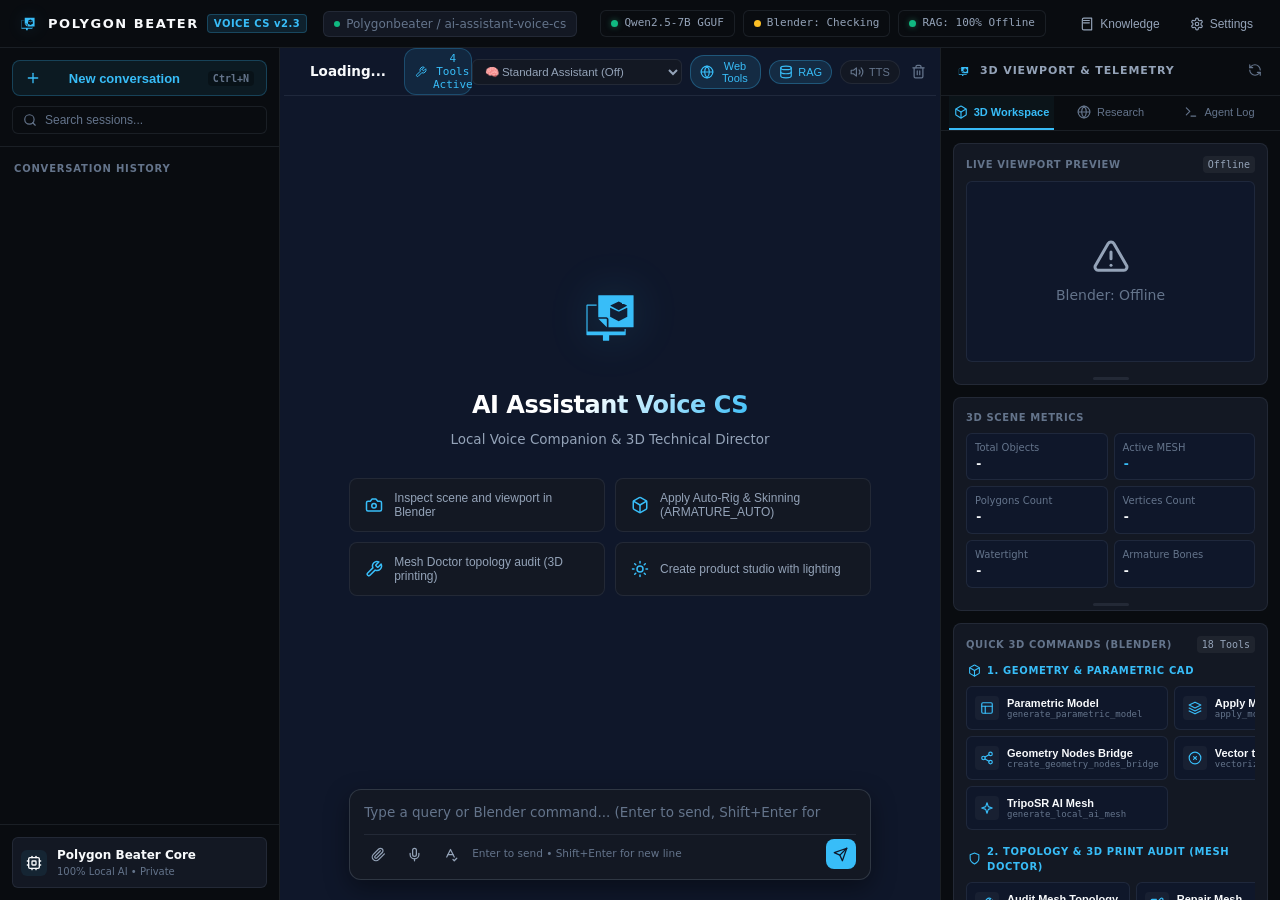
==== web_ui/index.html @ 1baec441 "Agent Host changes for agents/secure-response-handling-in-v-llama-module" ====
<!DOCTYPE html>
<html lang="en" class="dark">
<head>
  <meta charset="UTF-8">
  <meta name="viewport" content="width=device-width, initial-scale=1.0">
  <title>Polygon Beater — AI Assistant Voice CS</title>
  <meta name="color-scheme" content="dark">
  <link rel="icon" type="image/svg+xml" href="favicon.svg">
  <link rel="stylesheet" href="https://cdn.jsdelivr.net/npm/diff2html/bundles/css/diff2html.min.css">
  <link rel="stylesheet" href="vendor/highlight/atom-one-dark.min.css">
  <link rel="stylesheet" href="style.css">
  <script src="https://cdn.jsdelivr.net/npm/diff@5.1.0/dist/diff.min.js"></script>
  <script src="https://cdn.jsdelivr.net/npm/diff2html/bundles/js/diff2html.min.js"></script>
  <script src="vendor/highlight/highlight.min.js"></script>
  <script>
    (function() {
      try {
        var lang = localStorage.getItem('polygon_language') || 'en';
        document.documentElement.lang = lang;
        var lw = localStorage.getItem('polygon_left_sidebar_width');
        var rw = localStorage.getItem('polygon_right_sidebar_width');
        if (lw) document.documentElement.style.setProperty('--left-sidebar-width', lw);
        if (rw) document.documentElement.style.setProperty('--right-sidebar-width', rw);
      } catch (e) {}
    })();
  </script>
</head>
<body class="polygon-theme">
  <div class="app-shell">
    
    <!-- TOP APP HEADER -->
    <header class="app-topbar">
      <div class="topbar-left">
        <div class="brand-logo">
          <svg class="orbital-icon" viewBox="0 0 529.16666 529.16667" fill="currentColor" xmlns="http://www.w3.org/2000/svg">
            <g transform="matrix(0.26458333,0,0,0.26458333,114.1671,19.21975)">
              <g transform="matrix(3.2645089,0,0,3.2645089,-282.76572,-951.67983)">
                <path fill-rule="evenodd" d="m 97.585,698.689 h 3.465 109.332 v 34.716 l 0.367,1.842 1.043,1.561 1.562,1.043 1.841,0.367 h 34.924 l 1.842,-0.367 1.562,-1.043 1.043,-1.561 0.366,-1.842 v -34.716 h 109.667 3.259 l 1.842,-0.367 1.561,-1.043 1.043,-1.561 0.367,-1.842 V 671.13 654.082 h -8.072 V 671.13 H 254.932 232.657 210.382 101.05 V 488.171 h 64.363 v -7.876 H 101.05 97.585 l -1.842,0.366 -1.561,1.043 -1.044,1.562 -0.366,1.842 v 3.063 182.959 22.746 l 0.366,1.842 1.044,1.561 1.561,1.043 z" />
                <path fill-rule="evenodd" d="m 177.419,580.837 30.348,30.454 30.349,30.455 v -55.255 l -0.431,-2.164 -1.225,-1.834 -1.835,-1.226 -2.164,-0.43 z" />
                <path fill-rule="evenodd" d="m 383.906,412.974 h -61.179 -61.179 -79.521 l -1.88,0.374 -1.594,1.066 -1.065,1.594 -0.374,1.88 v 63.734 88.276 h 55.489 l 3.678,0.472 3.004,0.857 3.169,1.7 2.495,2.085 2.229,2.64 1.556,3.024 1.001,3.149 0.328,3.533 v 54.94 h 11.485 61.179 61.179 39.937 l 1.881,-0.374 1.594,-1.065 1.065,-1.594 0.374,-1.881 v -69.899 -72.47 -6.956 -6.437 -63.734 l -0.374,-1.88 -1.065,-1.594 -1.594,-1.066 -1.881,-0.374 h -39.937 l -144.835,269.547 0.126,1.276 -0.126,1.276 -0.372,1.227 -0.604,1.13 -0.813,0.991 -0.991,0.814 -1.131,0.604 -1.227,0.372 -1.276,0.126 -1.275,-0.126 -1.227,-0.372 -1.131,-0.604 -0.991,-0.814 -0.813,-0.991 -0.605,-1.13 -0.372,-1.227 -0.125,-1.276 0.125,-1.276 0.372,-1.227 0.605,-1.13 0.813,-0.991 0.991,-0.813 1.131,-0.605 1.227,-0.372 1.275,-0.126 1.276,0.126 1.227,0.372 1.131,0.605 0.991,0.813 0.813,0.991 0.604,1.13 0.372,1.227 z m -61.179,44.994 56.053,27.595 1.576,1.154 0.4,0.687 0.164,0.688 -0.149,0.694 -0.384,0.694 -1.55,1.188 -56.11,28.875 -56.109,-28.875 -1.55,-1.188 -0.378,-0.694 -0.156,-0.694 0.172,-0.688 0.392,-0.687 1.576,-1.154 z m 61.179,109.517 -61.179,30.605 -61.179,-30.605 v -60.541 l 0.195,-1.08 0.243,-0.912 0.507,-0.736 0.555,-0.57 0.831,-0.295 0.83,-0.128 0.98,0.179 0.98,0.347 52.524,25.715 0.811,0.305 0.81,0.225 0.957,0.134 0.956,0.052 0.957,-0.052 0.956,-0.134 0.811,-0.225 0.811,-0.305 52.524,-25.715 0.979,-0.344 0.98,-0.182 0.831,0.102 0.831,0.321 0.612,0.492 0.498,0.814 0.253,0.996 0.136,0.996 z" />
              </g>
            </g>
          </svg>
          <span class="brand-title">POLYGON BEATER</span>
          <span class="brand-badge">VOICE CS v2.3</span>
        </div>
        <div class="workspace-pill">
          <span class="pill-dot"></span>
          <span>Polygonbeater / ai-assistant-voice-cs</span>
        </div>
      </div>

      <div class="topbar-center">
        <div class="system-status-pills">
          <div class="status-pill" id="pill-llm">
            <span class="status-indicator online" id="llm-indicator"></span>
            <span id="llm-status-text" data-i18n="status_llm">Qwen2.5-7B GGUF</span>
          </div>
          <div class="status-pill" id="pill-blender">
            <span class="status-indicator checking" id="blender-indicator"></span>
            <span id="blender-status-text" data-i18n="status_blender_checking">Blender: Checking</span>
          </div>
          <div class="status-pill" id="pill-rag">
            <span class="status-indicator online"></span>
            <span id="rag-status-text" data-i18n="status_rag">RAG: 100% Offline</span>
          </div>
        </div>
      </div>

      <div class="topbar-right">
        <button class="topbar-btn" id="btn-open-rag" data-i18n-title="btn_knowledge_title" title="Manage RAG documents and memory">
          <svg viewBox="0 0 24 24" fill="none" stroke="currentColor" stroke-width="2" stroke-linecap="round" stroke-linejoin="round"><path d="M4 19.5v-15A2.5 2.5 0 0 1 6.5 2H20v20H6.5a2.5 2.5 0 0 1-2.5-2.5Z"></path><path d="M6 6h10"></path><path d="M6 10h10"></path></svg>
          <span data-i18n="btn_knowledge">Knowledge</span>
        </button>
        <button class="topbar-btn" id="btn-open-settings" data-i18n-title="btn_settings_title" title="Settings & Configuration">
          <svg viewBox="0 0 24 24" fill="none" stroke="currentColor" stroke-width="2" stroke-linecap="round" stroke-linejoin="round"><path d="M12.22 2h-.44a2 2 0 0 0-2 2v.18a2 2 0 0 1-1 1.73l-.43.25a2 2 0 0 1-2 0l-.15-.08a2 2 0 0 0-2.73.73l-.22.38a2 2 0 0 0 .73 2.73l.15.1a2 2 0 0 1 1 1.72v.51a2 2 0 0 1-1 1.74l-.15.09a2 2 0 0 0-.73 2.73l.22.38a2 2 0 0 0 2.73.73l.15-.08a2 2 0 0 1 2 0l.43.25a2 2 0 0 1 1 1.73V20a2 2 0 0 0 2 2h.44a2 2 0 0 0 2-2v-.18a2 2 0 0 1 1-1.73l.43-.25a2 2 0 0 1 2 0l.15.08a2 2 0 0 0 2.73-.73l.22-.39a2 2 0 0 0-.73-2.73l-.15-.08a2 2 0 0 1-1-1.74v-.5a2 2 0 0 1 1-1.74l.15-.09a2 2 0 0 0 .73-2.73l-.22-.38a2 2 0 0 0-2.73-.73l-.15.08a2 2 0 0 1-2 0l-.43-.25a2 2 0 0 1-1-1.73V4a2 2 0 0 0-2-2z"></path><circle cx="12" cy="12" r="3"></circle></svg>
          <span data-i18n="btn_settings">Settings</span>
        </button>
      </div>
    </header>

    <!-- MAIN THREE-COLUMN WORKSPACE -->
    <div class="workspace-grid">
      
      <!-- LEFT COLUMN: SESSIONS & NAVIGATION -->
      <aside class="left-sidebar" id="left-sidebar">
        <div class="sidebar-header">
          <button class="new-chat-btn" id="btn-new-chat">
            <svg viewBox="0 0 24 24" fill="none" stroke="currentColor" stroke-width="2" stroke-linecap="round" stroke-linejoin="round"><path d="M5 12h14"></path><path d="M12 5v14"></path></svg>
            <span data-i18n="btn_new_chat">New conversation</span>
            <span class="kbd-badge">Ctrl+N</span>
          </button>
          
          <div class="search-box">
            <svg viewBox="0 0 24 24" fill="none" stroke="currentColor" stroke-width="2" stroke-linecap="round" stroke-linejoin="round"><circle cx="11" cy="11" r="8"></circle><path d="m21 21-4.3-4.3"></path></svg>
            <input type="text" id="session-search-input" data-i18n-placeholder="search_sessions_placeholder" placeholder="Search sessions...">
          </div>
        </div>

        <div class="sidebar-section-title">
          <span data-i18n="section_history">CONVERSATION HISTORY</span>
        </div>

        <div class="sessions-list" id="sessions-container">
          <!-- Dynamicky vkládané relace -->
        </div>

        <div class="sidebar-footer">
          <div class="engine-badge">
            <div class="engine-icon">
              <svg viewBox="0 0 24 24" fill="none" stroke="currentColor" stroke-width="2" stroke-linecap="round" stroke-linejoin="round"><rect width="16" height="16" x="4" y="4" rx="2"></rect><rect width="6" height="6" x="9" y="9" rx="1"></rect><path d="M15 2v2"></path><path d="M15 20v2"></path><path d="M2 15h2"></path><path d="M2 9h2"></path><path d="M20 15h2"></path><path d="M20 9h2"></path><path d="M9 2v2"></path><path d="M9 20v2"></path></svg>
            </div>
            <div class="engine-info">
              <div class="engine-name" data-i18n="engine_name">Polygon Beater Core</div>
              <div class="engine-sub" data-i18n="engine_sub">100% Local AI • Private</div>
            </div>
          </div>
        </div>
      </aside>

      <!-- RESIZER: LEFT SIDEBAR -->
      <div class="sidebar-resizer resizer-left" id="resizer-left" data-i18n-title="resizer_title_left" title="Drag to resize left sidebar"></div>

      <!-- CENTER COLUMN: CHAT STREAM & PROMPT BAR -->
      <main class="center-chat">
        
        <!-- CHAT TOP BAR -->
        <div class="chat-header">
          <div class="chat-header-title-group">
            <span class="chat-title-editable" id="active-session-title" contenteditable="true" data-i18n-title="click_to_rename" title="Click to rename session" data-i18n="chat_loading">Loading...</span>
            <button class="chat-tools-btn" id="btn-tools" type="button" data-i18n-title="btn_tools_title" title="Open Tools Inspector & Registered Tools">
              <svg class="tools-btn-icon" viewBox="0 0 24 24" fill="none" stroke="currentColor" stroke-width="2" stroke-linecap="round" stroke-linejoin="round"><path d="M14.7 6.3a1 1 0 0 0 0 1.4l1.6 1.6a1 1 0 0 0 1.4 0l3.77-3.77a6 6 0 0 1-7.94 7.94l-6.91 6.91a2.12 2.12 0 0 1-3-3l6.91-6.91a6 6 0 0 1 7.94-7.94l-3.76 3.76z"></path></svg>
              <span id="tools-count-text" class="chat-tools-count-text" data-i18n="chat_tools_count">22 Tools Active</span>
            </button>
          </div>

          <div class="chat-controls-group">
            <div class="select-wrapper">
              <label for="select-preset" class="sr-only" data-i18n="select_preset_label">Methodology</label>
              <select id="select-preset" class="polygon-select" data-i18n-title="select_preset_title" title="Select expert analytical framework">
                <option value="standard" data-i18n="preset_standard">🧠 Standard Assistant (Off)</option>
                <option value="auto" data-i18n="preset_auto">⚡ Auto-Select Methodology</option>
                <option value="auteur" data-i18n="preset_auteur">🎬 Auteur & Visual Style</option>
                <option value="first_principles" data-i18n="preset_first_principles">📐 First Principles (3D CAD)</option>
                <option value="red_team" data-i18n="preset_red_team">🛡️ Red Team & Counter-Analysis</option>
                <option value="deep_analysis" data-i18n="preset_deep_analysis">📊 In-Depth Analysis v3.1</option>
                <option value="assumption_audit" data-i18n="preset_assumption_audit">🔍 Assumption Audit (Standard)</option>
                <option value="assumption_audit_crisis" data-i18n="preset_assumption_audit_crisis">🚨 Assumption Audit (Crisis)</option>
                <option value="meta_analysis" data-i18n="preset_meta_analysis">📑 Meta-Analysis (Full Template)</option>
              </select>
            </div>

            <button class="toggle-pill active" id="toggle-online" data-i18n-title="toggle_web_tools_title" title="Enable web search and external tools">
              <span class="pill-icon"><svg viewBox="0 0 24 24" fill="none" stroke="currentColor" stroke-width="2" stroke-linecap="round" stroke-linejoin="round"><circle cx="12" cy="12" r="10"></circle><path d="M12 2a14.5 14.5 0 0 0 0 20 14.5 14.5 0 0 0 0-20"></path><path d="M2 12h20"></path></svg></span>
              <span data-i18n="toggle_web_tools">Web Tools</span>
            </button>

            <button class="toggle-pill active" id="toggle-rag" data-i18n-title="toggle_rag_title" title="Semantic retrieval from RAG knowledge base">
              <span class="pill-icon"><svg viewBox="0 0 24 24" fill="none" stroke="currentColor" stroke-width="2" stroke-linecap="round" stroke-linejoin="round"><ellipse cx="12" cy="5" rx="9" ry="3"></ellipse><path d="M3 5v14c0 1.66 4 3 9 3s9-1.34 9-3V5"></path><path d="M3 12c0 1.66 4 3 9 3s9-1.34 9-3"></path></svg></span>
              <span data-i18n="toggle_rag">RAG</span>
            </button>

            <button class="toggle-pill" id="toggle-tts" data-i18n-title="toggle_tts_title" title="Voice synthesizer (TTS reading)">
              <span class="pill-icon"><svg viewBox="0 0 24 24" fill="none" stroke="currentColor" stroke-width="2" stroke-linecap="round" stroke-linejoin="round"><polygon points="11 5 6 9 2 9 2 15 6 15 11 19 11 5"></polygon><path d="M15.54 8.46a5 5 0 0 1 0 7.07"></path><path d="M19.07 4.93a10 10 0 0 1 0 14.14"></path></svg></span>
              <span data-i18n="toggle_tts">TTS</span>
            </button>

            <button class="icon-action-btn" id="btn-clear-chat" data-i18n-title="btn_clear_chat_title" title="Clear current session history">
              <svg viewBox="0 0 24 24" fill="none" stroke="currentColor" stroke-width="2" stroke-linecap="round" stroke-linejoin="round"><path d="M3 6h18"></path><path d="M19 6v14c0 1-1 2-2 2H7c-1 0-2-1-2-2V6"></path><path d="M8 6V4c0-1 1-2 2-2h4c1 0 2 1 2 2v2"></path><line x1="10" x2="10" y1="11" y2="17"></line><line x1="14" x2="14" y1="11" y2="17"></line></svg>
            </button>
          </div>
        </div>

        <!-- CHAT MESSAGES SCROLL VIEWPORT -->
        <div class="chat-viewport" id="chat-viewport">
          
          <!-- WELCOME HERO STATE -->
          <div class="welcome-hero" id="welcome-hero">
            <div class="hero-emblem">
              <svg viewBox="0 0 529.16666 529.16667" fill="currentColor" xmlns="http://www.w3.org/2000/svg">
                <g transform="matrix(0.26458333,0,0,0.26458333,114.1671,19.21975)">
                  <g transform="matrix(3.2645089,0,0,3.2645089,-282.76572,-951.67983)">
                    <path fill-rule="evenodd" d="m 97.585,698.689 h 3.465 109.332 v 34.716 l 0.367,1.842 1.043,1.561 1.562,1.043 1.841,0.367 h 34.924 l 1.842,-0.367 1.562,-1.043 1.043,-1.561 0.366,-1.842 v -34.716 h 109.667 3.259 l 1.842,-0.367 1.561,-1.043 1.043,-1.561 0.367,-1.842 V 671.13 654.082 h -8.072 V 671.13 H 254.932 232.657 210.382 101.05 V 488.171 h 64.363 v -7.876 H 101.05 97.585 l -1.842,0.366 -1.561,1.043 -1.044,1.562 -0.366,1.842 v 3.063 182.959 22.746 l 0.366,1.842 1.044,1.561 1.561,1.043 z" />
                    <path fill-rule="evenodd" d="m 177.419,580.837 30.348,30.454 30.349,30.455 v -55.255 l -0.431,-2.164 -1.225,-1.834 -1.835,-1.226 -2.164,-0.43 z" />
                    <path fill-rule="evenodd" d="m 383.906,412.974 h -61.179 -61.179 -79.521 l -1.88,0.374 -1.594,1.066 -1.065,1.594 -0.374,1.88 v 63.734 88.276 h 55.489 l 3.678,0.472 3.004,0.857 3.169,1.7 2.495,2.085 2.229,2.64 1.556,3.024 1.001,3.149 0.328,3.533 v 54.94 h 11.485 61.179 61.179 39.937 l 1.881,-0.374 1.594,-1.065 1.065,-1.594 0.374,-1.881 v -69.899 -72.47 -6.956 -6.437 -63.734 l -0.374,-1.88 -1.065,-1.594 -1.594,-1.066 -1.881,-0.374 h -39.937 l -144.835,269.547 0.126,1.276 -0.126,1.276 -0.372,1.227 -0.604,1.13 -0.813,0.991 -0.991,0.814 -1.131,0.604 -1.227,0.372 -1.276,0.126 -1.275,-0.126 -1.227,-0.372 -1.131,-0.604 -0.991,-0.814 -0.813,-0.991 -0.605,-1.13 -0.372,-1.227 -0.125,-1.276 0.125,-1.276 0.372,-1.227 0.605,-1.13 0.813,-0.991 0.991,-0.813 1.131,-0.605 1.227,-0.372 1.275,-0.126 1.276,0.126 1.227,0.372 1.131,0.605 0.991,0.813 0.813,0.991 0.604,1.13 0.372,1.227 z m -61.179,44.994 56.053,27.595 1.576,1.154 0.4,0.687 0.164,0.688 -0.149,0.694 -0.384,0.694 -1.55,1.188 -56.11,28.875 -56.109,-28.875 -1.55,-1.188 -0.378,-0.694 -0.156,-0.694 0.172,-0.688 0.392,-0.687 1.576,-1.154 z m 61.179,109.517 -61.179,30.605 -61.179,-30.605 v -60.541 l 0.195,-1.08 0.243,-0.912 0.507,-0.736 0.555,-0.57 0.831,-0.295 0.83,-0.128 0.98,0.179 0.98,0.347 52.524,25.715 0.811,0.305 0.81,0.225 0.957,0.134 0.956,0.052 0.957,-0.052 0.956,-0.134 0.811,-0.225 0.811,-0.305 52.524,-25.715 0.979,-0.344 0.98,-0.182 0.831,0.102 0.831,0.321 0.612,0.492 0.498,0.814 0.253,0.996 0.136,0.996 z" />
                  </g>
                </g>
              </svg>
            </div>
            <h1 class="hero-heading" data-i18n="hero_title">AI Assistant Voice CS</h1>
            <p class="hero-subheading" data-i18n="hero_subtitle">Local Voice Companion & 3D Technical Director</p>
            
            <div class="suggestion-chips-grid">
              <button class="suggestion-chip" id="chip-inspect" data-chip-key="chip_inspect">
                <span class="chip-icon"><svg viewBox="0 0 24 24" fill="none" stroke="currentColor" stroke-width="2" stroke-linecap="round" stroke-linejoin="round"><path d="M14.5 4h-5L7 7H4a2 2 0 0 0-2 2v9a2 2 0 0 0 2 2h16a2 2 0 0 0 2-2V9a2 2 0 0 0-2-2h-3l-2.5-3z"></path><circle cx="12" cy="13" r="3"></circle></svg></span>
                <span class="chip-text" data-i18n="chip_inspect_title">Inspect scene and viewport in Blender</span>
              </button>
              <button class="suggestion-chip" id="chip-autorig" data-chip-key="chip_autorig">
                <span class="chip-icon"><svg viewBox="0 0 24 24" fill="none" stroke="currentColor" stroke-width="2" stroke-linecap="round" stroke-linejoin="round"><path d="M21 16V8a2 2 0 0 0-1-1.73l-7-4a2 2 0 0 0-2 0l-7 4A2 2 0 0 0 3 8v8a2 2 0 0 0 1 1.73l7 4a2 2 0 0 0 2 0l7-4A2 2 0 0 0 21 16z"></path><polyline points="3.27 6.96 12 12.01 20.73 6.96"></polyline><line x1="12" y1="22.08" x2="12" y2="12"></line></svg></span>
                <span class="chip-text" data-i18n="chip_autorig_title">Apply Auto-Rig & Skinning (ARMATURE_AUTO)</span>
              </button>
              <button class="suggestion-chip" id="chip-meshdoctor" data-chip-key="chip_meshdoctor">
                <span class="chip-icon"><svg viewBox="0 0 24 24" fill="none" stroke="currentColor" stroke-width="2" stroke-linecap="round" stroke-linejoin="round"><path d="M14.7 6.3a1 1 0 0 0 0 1.4l1.6 1.6a1 1 0 0 0 1.4 0l3.77-3.77a6 6 0 0 1-7.94 7.94l-6.91 6.91a2.12 2.12 0 0 1-3-3l6.91-6.91a6 6 0 0 1 7.94-7.94l-3.76 3.76z"></path></svg></span>
                <span class="chip-text" data-i18n="chip_meshdoctor_title">Mesh Doctor topology audit (3D printing)</span>
              </button>
              <button class="suggestion-chip" id="chip-studio" data-chip-key="chip_studio">
                <span class="chip-icon"><svg viewBox="0 0 24 24" fill="none" stroke="currentColor" stroke-width="2" stroke-linecap="round" stroke-linejoin="round"><circle cx="12" cy="12" r="4"></circle><path d="M12 2v2"></path><path d="M12 20v2"></path><path d="m4.93 4.93 1.41 1.41"></path><path d="m17.66 17.66 1.41 1.41"></path><path d="M2 12h2"></path><path d="M20 12h2"></path><path d="m6.34 17.66-1.41 1.41"></path><path d="m19.07 4.93-1.41 1.41"></path></svg></span>
                <span class="chip-text" data-i18n="chip_studio_title">Create product studio with lighting</span>
              </button>
            </div>
          </div>

          <!-- DYNAMIC MESSAGE LIST -->
          <div class="messages-flow" id="messages-container"></div>
        </div>

        <!-- DOCKED FLOATING PROMPT BAR -->
        <div class="prompt-bar-container">
          <div class="prompt-box">
            
            <!-- ATTACHED FILE PILL (IF PRESENT) -->
            <div class="attached-file-banner" id="attached-file-banner" style="display: none;">
              <span class="file-icon"><svg viewBox="0 0 24 24" fill="none" stroke="currentColor" stroke-width="2" stroke-linecap="round" stroke-linejoin="round"><path d="m21.44 11.05-9.19 9.19a6 6 0 0 1-8.49-8.49l8.57-8.57A4 4 0 1 1 18 8.84l-8.59 8.57a2 2 0 0 1-2.83-2.83l8.49-8.48"></path></svg></span>
              <span class="file-name" id="attached-file-name">document.pdf</span>
              <button class="file-remove-btn" id="btn-remove-attachment" data-i18n-title="remove_attachment_title" title="Remove attachment"><svg viewBox="0 0 24 24" fill="none" stroke="currentColor" stroke-width="2" stroke-linecap="round" stroke-linejoin="round"><line x1="18" y1="6" x2="6" y2="18"></line><line x1="6" y1="6" x2="18" y2="18"></line></svg></button>
            </div>

            <!-- STREAMING STATUS BADGE -->
            <div class="live-status-badge" id="live-status-badge" style="display: none;">
              <span class="pulse-ring"></span>
              <span id="live-status-text" data-i18n="thinking_status">Thinking…</span>
            </div>

            <!-- INPUT TEXTAREA -->
            <textarea 
              id="prompt-input" 
              spellcheck="true"
              lang="en"
              data-i18n-placeholder="prompt_placeholder"
              placeholder="Type a query or Blender command... (Enter to send, Shift+Enter for newline)" 
              rows="1"
            ></textarea>

            <!-- ACTION BAR INSIDE PROMPT BOX -->
            <div class="prompt-actions-bar">
              <div class="prompt-actions-left">
                <label class="action-btn file-attach-btn" data-i18n-title="attach_file_title" title="Attach document for RAG (PDF, TXT, DOCX)">
                  <svg viewBox="0 0 24 24" fill="none" stroke="currentColor" stroke-width="2" stroke-linecap="round" stroke-linejoin="round"><path d="m21.44 11.05-9.19 9.19a6 6 0 0 1-8.49-8.49l8.57-8.57A4 4 0 1 1 18 8.84l-8.59 8.57a2 2 0 0 1-2.83-2.83l8.49-8.48"></path></svg>
                  <input type="file" id="file-input" style="display: none;">
                </label>

                <button class="action-btn mic-btn" id="btn-mic" data-i18n-title="mic_btn_title" title="Voice recording (Whisper STT)">
                  <svg viewBox="0 0 24 24" fill="none" stroke="currentColor" stroke-width="2" stroke-linecap="round" stroke-linejoin="round"><path d="M12 2a3 3 0 0 0-3 3v7a3 3 0 0 0 6 0V5a3 3 0 0 0-3-3Z"></path><path d="M19 10v2a7 7 0 0 1-14 0v-2"></path><line x1="12" x2="12" y1="19" y2="22"></line></svg>
                </button>

                <button class="action-btn proofread-btn" id="btn-proofread" data-i18n-title="proofread_btn_title" title="Check spelling and style (AI)">
                  <svg viewBox="0 0 24 24" fill="none" stroke="currentColor" stroke-width="2" stroke-linecap="round" stroke-linejoin="round"><path d="m6 16 6-12 6 12"></path><path d="M8 12h8"></path><path d="m16 20 2 2 4-4"></path></svg>
                </button>
                
                <span class="prompt-shortcut-hint" data-i18n="prompt_shortcut_hint">Enter to send • Shift+Enter for new line</span>
              </div>

              <div class="prompt-actions-right">
                <button class="send-btn" id="btn-send" data-i18n-title="send_btn_title" title="Send message">
                  <svg viewBox="0 0 24 24" fill="none" stroke="currentColor" stroke-width="2" stroke-linecap="round" stroke-linejoin="round"><line x1="22" y1="2" x2="11" y2="13"></line><polygon points="22 2 15 22 11 13 2 9 22 2"></polygon></svg>
                </button>
                <button class="stop-btn" id="btn-stop" style="display: none;" data-i18n-title="stop_btn_title" title="Stop generation">
                  <svg viewBox="0 0 24 24" fill="none" stroke="currentColor" stroke-width="2" stroke-linecap="round" stroke-linejoin="round"><rect width="14" height="14" x="5" y="5" rx="2"></rect></svg>
                </button>
              </div>
            </div>

          </div>
        </div>

      </main>

      <!-- RESIZER: RIGHT SIDEBAR -->
      <div class="sidebar-resizer resizer-right" id="resizer-right" data-i18n-title="resizer_title_right" title="Drag to resize right sidebar"></div>

      <!-- RIGHT COLUMN: 3D VIEWPORT & TELEMETRY INSPECTOR -->
      <!-- RIGHT COLUMN: 3D VIEWPORT & TELEMETRY INSPECTOR (CONTEXT-AWARE WORKSPACE) -->
      <aside class="right-inspector" id="right-inspector">
        <div class="inspector-header">
          <div class="inspector-title-group">
            <svg class="inspector-title-icon" viewBox="0 0 529.16666 529.16667" fill="currentColor" xmlns="http://www.w3.org/2000/svg">
              <g transform="matrix(0.26458333,0,0,0.26458333,114.1671,19.21975)">
                <g transform="matrix(3.2645089,0,0,3.2645089,-282.76572,-951.67983)">
                  <path fill-rule="evenodd" d="m 97.585,698.689 h 3.465 109.332 v 34.716 l 0.367,1.842 1.043,1.561 1.562,1.043 1.841,0.367 h 34.924 l 1.842,-0.367 1.562,-1.043 1.043,-1.561 0.366,-1.842 v -34.716 h 109.667 3.259 l 1.842,-0.367 1.561,-1.043 1.043,-1.561 0.367,-1.842 V 671.13 654.082 h -8.072 V 671.13 H 254.932 232.657 210.382 101.05 V 488.171 h 64.363 v -7.876 H 101.05 97.585 l -1.842,0.366 -1.561,1.043 -1.044,1.562 -0.366,1.842 v 3.063 182.959 22.746 l 0.366,1.842 1.044,1.561 1.561,1.043 z" />
                  <path fill-rule="evenodd" d="m 177.419,580.837 30.348,30.454 30.349,30.455 v -55.255 l -0.431,-2.164 -1.225,-1.834 -1.835,-1.226 -2.164,-0.43 z" />
                  <path fill-rule="evenodd" d="m 383.906,412.974 h -61.179 -61.179 -79.521 l -1.88,0.374 -1.594,1.066 -1.065,1.594 -0.374,1.88 v 63.734 88.276 h 55.489 l 3.678,0.472 3.004,0.857 3.169,1.7 2.495,2.085 2.229,2.64 1.556,3.024 1.001,3.149 0.328,3.533 v 54.94 h 11.485 61.179 61.179 39.937 l 1.881,-0.374 1.594,-1.065 1.065,-1.594 0.374,-1.881 v -69.899 -72.47 -6.956 -6.437 -63.734 l -0.374,-1.88 -1.065,-1.594 -1.594,-1.066 -1.881,-0.374 h -39.937 l -144.835,269.547 0.126,1.276 -0.126,1.276 -0.372,1.227 -0.604,1.13 -0.813,0.991 -0.991,0.814 -1.131,0.604 -1.227,0.372 -1.276,0.126 -1.275,-0.126 -1.227,-0.372 -1.131,-0.604 -0.991,-0.814 -0.813,-0.991 -0.605,-1.13 -0.372,-1.227 -0.125,-1.276 0.125,-1.276 0.372,-1.227 0.605,-1.13 0.813,-0.991 0.991,-0.813 1.131,-0.605 1.227,-0.372 1.275,-0.126 1.276,0.126 1.227,0.372 1.131,0.605 0.991,0.813 0.813,0.991 0.604,1.13 0.372,1.227 z m -61.179,44.994 56.053,27.595 1.576,1.154 0.4,0.687 0.164,0.688 -0.149,0.694 -0.384,0.694 -1.55,1.188 -56.11,28.875 -56.109,-28.875 -1.55,-1.188 -0.378,-0.694 -0.156,-0.694 0.172,-0.688 0.392,-0.687 1.576,-1.154 z m 61.179,109.517 -61.179,30.605 -61.179,-30.605 v -60.541 l 0.195,-1.08 0.243,-0.912 0.507,-0.736 0.555,-0.57 0.831,-0.295 0.83,-0.128 0.98,0.179 0.98,0.347 52.524,25.715 0.811,0.305 0.81,0.225 0.957,0.134 0.956,0.052 0.957,-0.052 0.956,-0.134 0.811,-0.225 0.811,-0.305 52.524,-25.715 0.979,-0.344 0.98,-0.182 0.831,0.102 0.831,0.321 0.612,0.492 0.498,0.814 0.253,0.996 0.136,0.996 z" />
                </g>
              </g>
            </svg>
            <span data-i18n="inspector_title">CONTEXT WORKSPACE</span>
          </div>
          <button class="icon-refresh-btn" id="btn-refresh-telemetry" data-i18n-title="btn_refresh_telemetry_title" title="Refresh snapshot and metrics">
            <svg viewBox="0 0 24 24" fill="none" stroke="currentColor" stroke-width="2" stroke-linecap="round" stroke-linejoin="round"><path d="M21 12a9 9 0 0 0-9-9 9.75 9.75 0 0 0-6.74 2.74L3 8"></path><path d="M3 3v5h5"></path><path d="M3 12a9 9 0 0 0 9 9 9.75 9.75 0 0 0 6.74-2.74L21 16"></path><path d="M16 16h5v5"></path></svg>
          </button>
        </div>

        <!-- TAB NAVIGATION -->
        <div class="inspector-tabs-nav">
          <button class="inspector-tab-btn active" id="tab-btn-3d" data-tab="3d" data-i18n-title="tab_3d_title" title="3D Workspace (Blender Viewport & Commands)">
            <svg viewBox="0 0 24 24" fill="none" stroke="currentColor" stroke-width="2" stroke-linecap="round" stroke-linejoin="round"><path d="M21 16V8a2 2 0 0 0-1-1.73l-7-4a2 2 0 0 0-2 0l-7 4A2 2 0 0 0 3 8v8a2 2 0 0 0 1 1.73l7 4a2 2 0 0 0 2 0l7-4A2 2 0 0 0 21 16z"></path><polyline points="3.27 6.96 12 12.01 20.73 6.96"></polyline><line x1="12" y1="22.08" x2="12" y2="12"></line></svg>
            <span data-i18n="tab_3d">3D Workspace</span>
          </button>
          <button class="inspector-tab-btn" id="tab-btn-research" data-tab="research" data-i18n-title="tab_research_title" title="Research & Knowledge Base References">
            <svg viewBox="0 0 24 24" fill="none" stroke="currentColor" stroke-width="2" stroke-linecap="round" stroke-linejoin="round"><circle cx="12" cy="12" r="10"></circle><path d="M12 2a14.5 14.5 0 0 0 0 20 14.5 14.5 0 0 0 0-20"></path><path d="M2 12h20"></path></svg>
            <span data-i18n="tab_research">Research</span>
          </button>
          <button class="inspector-tab-btn" id="tab-btn-agent" data-tab="agent" data-i18n-title="tab_agent_title" title="Agent Execution Log & Tool Calls">
            <svg viewBox="0 0 24 24" fill="none" stroke="currentColor" stroke-width="2" stroke-linecap="round" stroke-linejoin="round"><polyline points="4 17 10 11 4 5"></polyline><line x1="12" y1="19" x2="20" y2="19"></line></svg>
            <span data-i18n="tab_agent">Agent Log</span>
          </button>
        </div>

        <!-- TAB CONTENT CONTAINER -->
        <div class="inspector-tab-content">
          
          <!-- TAB PANE: 3D WORKSPACE -->
          <div class="inspector-tab-pane active" id="pane-3d">
            <!-- VIEWPORT PREVIEW CARD -->
            <div class="inspector-card" id="card-viewport">
              <div class="card-header">
                <span class="card-title" data-i18n="card_viewport_title">LIVE VIEWPORT PREVIEW</span>
                <span class="card-badge" id="viewport-badge" data-i18n="viewport_offline">Offline</span>
              </div>
              <div class="viewport-image-box blender-offline" id="viewport-image-box">
                <img id="viewport-snapshot-img" src="/api/blender/viewport-image" alt="3D Viewport Snapshot" title="Click to enlarge">
                <div class="viewport-offline-state" role="status" aria-live="polite">
                  <svg viewBox="0 0 24 24" fill="none" stroke="currentColor" stroke-width="1.8" stroke-linecap="round" stroke-linejoin="round" aria-hidden="true"><path d="M10.3 3.9 2.6 17.2A2 2 0 0 0 4.3 20h15.4a2 2 0 0 0 1.7-2.8L13.7 3.9a2 2 0 0 0-3.4 0Z"></path><path d="M12 9v4"></path><path d="M12 17h.01"></path></svg>
                  <span data-i18n="status_blender_offline">Blender: Offline</span>
                </div>
                <div class="viewport-overlay-btn-wrap">
                  <button class="viewport-snap-btn" id="btn-take-snapshot">
                    <svg viewBox="0 0 24 24" fill="none" stroke="currentColor" stroke-width="2" stroke-linecap="round" stroke-linejoin="round"><path d="M14.5 4h-5L7 7H4a2 2 0 0 0-2 2v9a2 2 0 0 0 2 2h16a2 2 0 0 0 2-2V9a2 2 0 0 0-2-2h-3l-2.5-3z"></path><circle cx="12" cy="13" r="3"></circle></svg>
                    <span data-i18n="btn_snapshot">Take screenshot</span>
                  </button>
                </div>
              </div>
              <div class="card-v-resizer" data-target="card-viewport" data-i18n-title="card_v_resizer_title" title="Drag to resize height"></div>
            </div>

            <!-- SCENE METRICS GRID -->
            <div class="inspector-card" id="card-metrics">
              <div class="card-header">
                <span class="card-title" data-i18n="card_metrics_title">3D SCENE METRICS</span>
              </div>
              <div class="metrics-grid">
                <div class="metric-item">
                  <span class="metric-label" data-i18n="metric_total_objects">Total Objects</span>
                  <span class="metric-value" id="val-total-objects">-</span>
                </div>
                <div class="metric-item">
                  <span class="metric-label" data-i18n="metric_active_mesh">Active MESH</span>
                  <span class="metric-value highlight" id="val-active-mesh">-</span>
                </div>
                <div class="metric-item">
                  <span class="metric-label" data-i18n="metric_total_faces">Polygons Count</span>
                  <span class="metric-value" id="val-total-faces">-</span>
                </div>
                <div class="metric-item">
                  <span class="metric-label" data-i18n="metric_total_verts">Vertices Count</span>
                  <span class="metric-value" id="val-total-verts">-</span>
                </div>
                <div class="metric-item">
                  <span class="metric-label" data-i18n="metric_watertight">Watertight</span>
                  <span class="metric-value" id="val-watertight">-</span>
                </div>
                <div class="metric-item">
                  <span class="metric-label" data-i18n="metric_bones">Armature Bones</span>
                  <span class="metric-value" id="val-bones">-</span>
                </div>
              </div>
              <div class="card-v-resizer" data-target="card-metrics" data-i18n-title="card_v_resizer_title" title="Drag to resize height"></div>
            </div>

            <!-- QUICK 3D ACTIONS (18 TOOLS IN 6 CATEGORIES) -->
            <div class="inspector-card" id="card-actions">
              <div class="card-header">
                <span class="card-title" data-i18n="card_quick_actions">QUICK 3D COMMANDS (BLENDER)</span>
                <span class="card-badge" id="card-actions-count">18 Tools</span>
              </div>
              <div class="quick-actions-container" id="quick-actions-scroll-area">
                <div class="qa-offline-banner" id="qa-offline-banner" style="display: none;">
                  <svg viewBox="0 0 24 24" fill="none" stroke="currentColor" stroke-width="2" stroke-linecap="round" stroke-linejoin="round"><circle cx="12" cy="12" r="10"></circle><line x1="12" x2="12" y1="8" y2="12"></line><line x1="12" x2="12.01" y1="16" y2="16"></line></svg>
                  <span data-i18n="qa_offline_warning">Blender is offline. Commands will prefill prompt.</span>
                </div>

                <!-- 1. Geometrie a parametrické CAD modelování -->
                <div class="qa-category-section">
                  <div class="qa-category-title">
                    <svg viewBox="0 0 24 24" fill="none" stroke="currentColor" stroke-width="2" stroke-linecap="round" stroke-linejoin="round"><path d="M21 16V8a2 2 0 0 0-1-1.73l-7-4a2 2 0 0 0-2 0l-7 4A2 2 0 0 0 3 8v8a2 2 0 0 0 1 1.73l7 4a2 2 0 0 0 2 0l7-4A2 2 0 0 0 21 16z"></path><polyline points="3.27 6.96 12 12.01 20.73 6.96"></polyline><line x1="12" y1="22.08" x2="12" y2="12"></line></svg>
                    <span data-i18n="qa_group_cad">1. Geometry & Parametric CAD</span>
                  </div>
                  <div class="qa-buttons-grid">
                    <button class="qa-tool-btn" id="btn-qa-cad-model" data-i18n-title="qa_cad_model_desc" title="Generate precision parametric CAD models and dimensions">
                      <span class="qa-tool-icon"><svg viewBox="0 0 24 24" fill="none" stroke="currentColor" stroke-width="2" stroke-linecap="round" stroke-linejoin="round"><rect x="3" y="3" width="18" height="18" rx="2"></rect><path d="M3 9h18"></path><path d="M9 21V9"></path></svg></span>
                      <div class="qa-tool-meta">
                        <span class="qa-tool-name" data-i18n="qa_cad_model_title">Parametric Model</span>
                        <span class="qa-tool-tag">generate_parametric_model</span>
                      </div>
                    </button>
                    <button class="qa-tool-btn" id="btn-qa-modifier-stack" data-i18n-title="qa_modifiers_desc" title="Apply and optimize modifier stack on selected object">
                      <span class="qa-tool-icon"><svg viewBox="0 0 24 24" fill="none" stroke="currentColor" stroke-width="2" stroke-linecap="round" stroke-linejoin="round"><polygon points="12 2 2 7 12 12 22 7 12 2"></polygon><polyline points="2 17 12 22 22 17"></polyline><polyline points="2 12 12 17 22 12"></polyline></svg></span>
                      <div class="qa-tool-meta">
                        <span class="qa-tool-name" data-i18n="qa_modifiers_title">Apply Modifiers</span>
                        <span class="qa-tool-tag">apply_modifier_stack</span>
                      </div>
                    </button>
                    <button class="qa-tool-btn" id="btn-qa-geonodes" data-i18n-title="qa_geonodes_desc" title="Procedural geometry nodes setup">
                      <span class="qa-tool-icon"><svg viewBox="0 0 24 24" fill="none" stroke="currentColor" stroke-width="2" stroke-linecap="round" stroke-linejoin="round"><circle cx="18" cy="5" r="3"></circle><circle cx="6" cy="12" r="3"></circle><circle cx="18" cy="19" r="3"></circle><line x1="8.59" y1="13.51" x2="15.42" y2="17.49"></line><line x1="15.41" y1="6.51" x2="8.59" y2="10.49"></line></svg></span>
                      <div class="qa-tool-meta">
                        <span class="qa-tool-name" data-i18n="qa_geonodes_title">Geometry Nodes Bridge</span>
                        <span class="qa-tool-tag">create_geometry_nodes_bridge</span>
                      </div>
                    </button>
                    <button class="qa-tool-btn" id="btn-qa-vectorize" data-i18n-title="qa_vectorize_desc" title="Convert vector curve or SVG into 3D geometry">
                      <span class="qa-tool-icon"><svg viewBox="0 0 24 24" fill="none" stroke="currentColor" stroke-width="2" stroke-linecap="round" stroke-linejoin="round"><circle cx="12" cy="12" r="10"></circle><path d="m14.5 9.5-5 5"></path><path d="m9.5 9.5 5 5"></path></svg></span>
                      <div class="qa-tool-meta">
                        <span class="qa-tool-name" data-i18n="qa_vectorize_title">Vector to 3D</span>
                        <span class="qa-tool-tag">vectorize_image_to_3d</span>
                      </div>
                    </button>
                    <button class="qa-tool-btn" id="btn-qa-ai-mesh" data-i18n-title="qa_aimesh_desc" title="Generate conceptual 3D mesh from input image">
                      <span class="qa-tool-icon"><svg viewBox="0 0 24 24" fill="none" stroke="currentColor" stroke-width="2" stroke-linecap="round" stroke-linejoin="round"><path d="m12 3-1.912 5.813a2 2 0 0 1-1.275 1.275L3 12l5.813 1.912a2 2 0 0 1 1.275 1.275L12 21l1.912-5.813a2 2 0 0 1 1.275-1.275L21 12l-5.813-1.912a2 2 0 0 1-1.275-1.275L12 3Z"></path></svg></span>
                      <div class="qa-tool-meta">
                        <span class="qa-tool-name" data-i18n="qa_aimesh_title">TripoSR AI Mesh</span>
                        <span class="qa-tool-tag">generate_local_ai_mesh</span>
                      </div>
                    </button>
                  </div>
                </div>

                <!-- 2. Topologie a příprava na 3D tisk (Mesh Doctor) -->
                <div class="qa-category-section">
                  <div class="qa-category-title">
                    <svg viewBox="0 0 24 24" fill="none" stroke="currentColor" stroke-width="2" stroke-linecap="round" stroke-linejoin="round"><path d="M12 22s8-4 8-10V5l-8-3-8 3v7c0 6 8 10 8 10z"></path></svg>
                    <span data-i18n="qa_group_mesh">2. Topology & 3D Print Audit (Mesh Doctor)</span>
                  </div>
                  <div class="qa-buttons-grid">
                    <button class="qa-tool-btn" id="btn-qa-mesh-audit" data-i18n-title="qa_mesh_audit_desc" title="Audit non-manifold edges, holes, and wall thickness">
                      <span class="qa-tool-icon"><svg viewBox="0 0 24 24" fill="none" stroke="currentColor" stroke-width="2" stroke-linecap="round" stroke-linejoin="round"><path d="M14.7 6.3a1 1 0 0 0 0 1.4l1.6 1.6a1 1 0 0 0 1.4 0l3.77-3.77a6 6 0 0 1-7.94 7.94l-6.91 6.91a2.12 2.12 0 0 1-3-3l6.91-6.91a6 6 0 0 1 7.94-7.94l-3.76 3.76z"></path></svg></span>
                      <div class="qa-tool-meta">
                        <span class="qa-tool-name" data-i18n="qa_mesh_audit_title">Audit Mesh Topology</span>
                        <span class="qa-tool-tag">mesh_doctor_audit</span>
                      </div>
                    </button>
                    <button class="qa-tool-btn" id="btn-qa-mesh-repair" data-i18n-title="qa_mesh_repair_desc" title="Repair defective topology, cap holes and clean mesh for 3D print">
                      <span class="qa-tool-icon"><svg viewBox="0 0 24 24" fill="none" stroke="currentColor" stroke-width="2" stroke-linecap="round" stroke-linejoin="round"><path d="M11 4H4a2 2 0 0 0-2 2v14a2 2 0 0 0 2 2h14a2 2 0 0 0 2-2v-7"></path><path d="M18.5 2.5a2.121 2.121 0 0 1 3 3L12 15l-4 1 1-4 9.5-9.5z"></path></svg></span>
                      <div class="qa-tool-meta">
                        <span class="qa-tool-name" data-i18n="qa_mesh_repair_title">Repair Mesh</span>
                        <span class="qa-tool-tag">mesh_doctor_repair</span>
                      </div>
                    </button>
                    <button class="qa-tool-btn" id="btn-qa-inspect-scene" data-i18n-title="qa_inspect_scene_desc" title="Immediate scene diagnostics, object hierarchy, dimensions and poly counts">
                      <span class="qa-tool-icon"><svg viewBox="0 0 24 24" fill="none" stroke="currentColor" stroke-width="2" stroke-linecap="round" stroke-linejoin="round"><path d="M2 12s3-7 10-7 10 7 10 7-3 7-10 7-10-7-10-7Z"></path><circle cx="12" cy="12" r="3"></circle></svg></span>
                      <div class="qa-tool-meta">
                        <span class="qa-tool-name" data-i18n="qa_inspect_scene_title">Inspect Scene</span>
                        <span class="qa-tool-tag">inspect_blender_scene</span>
                      </div>
                    </button>
                  </div>
                </div>

                <!-- 3. Materiály, UV a textury -->
                <div class="qa-category-section">
                  <div class="qa-category-title">
                    <svg viewBox="0 0 24 24" fill="none" stroke="currentColor" stroke-width="2" stroke-linecap="round" stroke-linejoin="round"><circle cx="13.5" cy="6.5" r=".5" fill="currentColor"></circle><circle cx="17.5" cy="10.5" r=".5" fill="currentColor"></circle><circle cx="8.5" cy="7.5" r=".5" fill="currentColor"></circle><circle cx="6.5" cy="12.5" r=".5" fill="currentColor"></circle><path d="M12 2C6.5 2 2 6.5 2 12s4.5 10 10 10c.926 0 1.648-.746 1.648-1.688 0-.437-.18-.835-.437-1.125-.29-.289-.438-.652-.438-1.125a1.64 1.64 0 0 1 1.668-1.668h1.996c3.051 0 5.555-2.503 5.555-5.554C21.965 6.012 17.461 2 12 2z"></path></svg>
                    <span data-i18n="qa_group_materials">3. Materials, UV & Textures</span>
                  </div>
                  <div class="qa-buttons-grid">
                    <button class="qa-tool-btn" id="btn-qa-shader" data-i18n-title="qa_shader_desc" title="Create procedural PBR material (type, color, roughness)">
                      <span class="qa-tool-icon"><svg viewBox="0 0 24 24" fill="none" stroke="currentColor" stroke-width="2" stroke-linecap="round" stroke-linejoin="round"><polygon points="12 2 15.09 8.26 22 9.27 17 14.14 18.18 21.02 12 17.77 5.82 21.02 7 14.14 2 9.27 8.91 8.26 12 2"></polygon></svg></span>
                      <div class="qa-tool-meta">
                        <span class="qa-tool-name" data-i18n="qa_shader_title">Procedural PBR Shader</span>
                        <span class="qa-tool-tag">create_procedural_shader</span>
                      </div>
                    </button>
                    <button class="qa-tool-btn" id="btn-qa-texel-audit" data-i18n-title="qa_texel_audit_desc" title="Audit Texel Density uniformity across meshes">
                      <span class="qa-tool-icon"><svg viewBox="0 0 24 24" fill="none" stroke="currentColor" stroke-width="2" stroke-linecap="round" stroke-linejoin="round"><rect x="3" y="3" width="7" height="7"></rect><rect x="14" y="3" width="7" height="7"></rect><rect x="14" y="14" width="7" height="7"></rect><rect x="3" y="14" width="7" height="7"></rect></svg></span>
                      <div class="qa-tool-meta">
                        <span class="qa-tool-name" data-i18n="qa_texel_audit_title">Texel Density Audit</span>
                        <span class="qa-tool-tag">uv_texel_audit</span>
                      </div>
                    </button>
                    <button class="qa-tool-btn" id="btn-qa-smart-uv" data-i18n-title="qa_smart_uv_desc" title="Automated unwrap and optimal pack of UV islands">
                      <span class="qa-tool-icon"><svg viewBox="0 0 24 24" fill="none" stroke="currentColor" stroke-width="2" stroke-linecap="round" stroke-linejoin="round"><path d="M4 4h16c1.1 0 2 .9 2 2v12c0 1.1-.9 2-2 2H4c-1.1 0-2-.9-2-2V6c0-1.1.9-2 2-2z"></path><polyline points="22,6 12,13 2,6"></polyline></svg></span>
                      <div class="qa-tool-meta">
                        <span class="qa-tool-name" data-i18n="qa_smart_uv_title">Smart UV Pack</span>
                        <span class="qa-tool-tag">smart_uv_pack</span>
                      </div>
                    </button>
                  </div>
                </div>

                <!-- 4. Scéna, studio a kompozitor -->
                <div class="qa-category-section">
                  <div class="qa-category-title">
                    <svg viewBox="0 0 24 24" fill="none" stroke="currentColor" stroke-width="2" stroke-linecap="round" stroke-linejoin="round"><circle cx="12" cy="12" r="4"></circle><path d="M12 2v2"></path><path d="M12 20v2"></path><path d="m4.93 4.93 1.41 1.41"></path><path d="m17.66 17.66 1.41 1.41"></path><path d="M2 12h2"></path><path d="M20 12h2"></path><path d="m6.34 17.66-1.41 1.41"></path><path d="m19.07 4.93-1.41 1.41"></path></svg>
                    <span data-i18n="qa_group_scene">4. Scene, Studio & Compositor</span>
                  </div>
                  <div class="qa-buttons-grid">
                    <button class="qa-tool-btn" id="btn-qa-studio" data-i18n-title="qa_studio_desc" title="Product photo studio with backdrop, camera and 3-point lighting">
                      <span class="qa-tool-icon"><svg viewBox="0 0 24 24" fill="none" stroke="currentColor" stroke-width="2" stroke-linecap="round" stroke-linejoin="round"><path d="M14.5 4h-5L7 7H4a2 2 0 0 0-2 2v9a2 2 0 0 0 2 2h16a2 2 0 0 0 2-2V9a2 2 0 0 0-2-2h-3l-2.5-3z"></path><circle cx="12" cy="13" r="3"></circle></svg></span>
                      <div class="qa-tool-meta">
                        <span class="qa-tool-name" data-i18n="qa_studio_title">Product Photo Studio</span>
                        <span class="qa-tool-tag">create_product_studio</span>
                      </div>
                    </button>
                    <button class="qa-tool-btn" id="btn-qa-blueprint" data-i18n-title="qa_blueprint_desc" title="Place engineering reference blueprints on orthographic axes">
                      <span class="qa-tool-icon"><svg viewBox="0 0 24 24" fill="none" stroke="currentColor" stroke-width="2" stroke-linecap="round" stroke-linejoin="round"><rect x="2" y="3" width="20" height="14" rx="2"></rect><line x1="8" x2="16" y1="21" y2="21"></line><line x1="12" x2="12" y1="17" y2="21"></line></svg></span>
                      <div class="qa-tool-meta">
                        <span class="qa-tool-name" data-i18n="qa_blueprint_title">Blueprint References</span>
                        <span class="qa-tool-tag">setup_blueprint_reference</span>
                      </div>
                    </button>
                    <button class="qa-tool-btn" id="btn-qa-compositor" data-i18n-title="qa_compositor_desc" title="Setup compositor bloom, denoise, and cinematic vignette">
                      <span class="qa-tool-icon"><svg viewBox="0 0 24 24" fill="none" stroke="currentColor" stroke-width="2" stroke-linecap="round" stroke-linejoin="round"><rect x="3" y="3" width="18" height="18" rx="2"></rect><circle cx="8.5" cy="8.5" r="1.5"></circle><polyline points="21 15 16 10 5 21"></polyline></svg></span>
                      <div class="qa-tool-meta">
                        <span class="qa-tool-name" data-i18n="qa_compositor_title">Compositor Setup</span>
                        <span class="qa-tool-tag">setup_compositor</span>
                      </div>
                    </button>
                  </div>
                </div>

                <!-- 5. Rigging a Animace -->
                <div class="qa-category-section">
                  <div class="qa-category-title">
                    <svg viewBox="0 0 24 24" fill="none" stroke="currentColor" stroke-width="2" stroke-linecap="round" stroke-linejoin="round"><polygon points="5 3 19 12 5 21 5 3"></polygon></svg>
                    <span data-i18n="qa_group_animation">5. Rigging & Animation</span>
                  </div>
                  <div class="qa-buttons-grid">
                    <button class="qa-tool-btn" id="btn-qa-autorig" data-i18n-title="qa_autorig_desc" title="Apply auto-rig (ARMATURE_AUTO) and vertex skinning to active mesh">
                      <span class="qa-tool-icon"><svg viewBox="0 0 24 24" fill="none" stroke="currentColor" stroke-width="2" stroke-linecap="round" stroke-linejoin="round"><circle cx="12" cy="5" r="3"></circle><line x1="12" y1="8" x2="12" y2="16"></line><line x1="12" y1="16" x2="8" y2="21"></line><line x1="12" y1="16" x2="16" y2="21"></line><line x1="8" y1="11" x2="16" y2="11"></line></svg></span>
                      <div class="qa-tool-meta">
                        <span class="qa-tool-name" data-i18n="qa_autorig_title">Auto-Rig & Skinning</span>
                        <span class="qa-tool-tag">auto_rig_and_skin</span>
                      </div>
                    </button>
                    <button class="qa-tool-btn" id="btn-qa-fcurve" data-i18n-title="qa_fcurve_desc" title="Apply animation keyframes and smooth F-curves">
                      <span class="qa-tool-icon"><svg viewBox="0 0 24 24" fill="none" stroke="currentColor" stroke-width="2" stroke-linecap="round" stroke-linejoin="round"><path d="M3 3v18h18"></path><path d="m19 9-5 5-4-4-3 3"></path></svg></span>
                      <div class="qa-tool-meta">
                        <span class="qa-tool-name" data-i18n="qa_fcurve_title">F-Curves & Interpolation</span>
                        <span class="qa-tool-tag">apply_fcurve_animation</span>
                      </div>
                    </button>
                    <button class="qa-tool-btn" id="btn-qa-motion-nodes" data-i18n-title="qa_motion_nodes_desc" title="Configure procedural motion nodes and constraints">
                      <span class="qa-tool-icon"><svg viewBox="0 0 24 24" fill="none" stroke="currentColor" stroke-width="2" stroke-linecap="round" stroke-linejoin="round"><path d="M21 12a9 9 0 0 0-9-9 9.75 9.75 0 0 0-6.74 2.74L3 8"></path><path d="M3 3v5h5"></path><path d="M3 12a9 9 0 0 0 9 9 9.75 9.75 0 0 0 6.74-2.74L21 16"></path><path d="M16 16h5v5"></path></svg></span>
                      <div class="qa-tool-meta">
                        <span class="qa-tool-name" data-i18n="qa_motion_nodes_title">Motion Nodes Setup</span>
                        <span class="qa-tool-tag">create_motion_node_setup</span>
                      </div>
                    </button>
                  </div>
                </div>

                <!-- 6. Přímý exekutor -->
                <div class="qa-category-section">
                  <div class="qa-category-title">
                    <svg viewBox="0 0 24 24" fill="none" stroke="currentColor" stroke-width="2" stroke-linecap="round" stroke-linejoin="round"><polyline points="4 17 10 11 4 5"></polyline><line x1="12" y1="19" x2="20" y2="19"></line></svg>
                    <span data-i18n="qa_group_executor">6. Direct Code Execution</span>
                  </div>
                  <div class="qa-buttons-grid single-col">
                    <button class="qa-tool-btn qa-tool-btn-featured" id="btn-qa-blender-code" data-i18n-title="qa_blender_code_desc" title="Open dialog to send and execute Python code in Blender">
                      <span class="qa-tool-icon"><svg viewBox="0 0 24 24" fill="none" stroke="currentColor" stroke-width="2" stroke-linecap="round" stroke-linejoin="round"><polyline points="16 18 22 12 16 6"></polyline><polyline points="8 6 2 12 8 18"></polyline></svg></span>
                      <div class="qa-tool-meta">
                        <span class="qa-tool-name" data-i18n="qa_blender_code_title">Run Python in Blender</span>
                        <span class="qa-tool-tag">execute_blender_code</span>
                      </div>
                    </button>
                  </div>
                </div>

              </div>
              <div class="card-v-resizer" data-target="card-actions" data-i18n-title="card_v_resizer_title" title="Drag to resize height"></div>
            </div>
          </div>

          <!-- TAB PANE: RESEARCH (WEB SEARCH & RAG EXCERPTS) -->
          <div class="inspector-tab-pane" id="pane-research" style="display: none;">
            <!-- WEB RESEARCH & CITATIONS CARD -->
            <div class="inspector-card" id="card-web-research">
              <div class="card-header">
                <span class="card-title" data-i18n="card_web_research_title">LIVE WEB RESEARCH & SOURCES</span>
                <span class="card-badge" id="badge-research-count">0 sources</span>
              </div>
              <div class="research-sources-feed" id="research-sources-list">
                <div class="tab-empty-state">
                  <svg viewBox="0 0 24 24" fill="none" stroke="currentColor" stroke-width="2" stroke-linecap="round" stroke-linejoin="round"><circle cx="12" cy="12" r="10"></circle><line x1="12" y1="8" x2="12" y2="12"></line><line x1="12" y1="16" x2="12.01" y2="16"></line></svg>
                  <span data-i18n="no_web_research">No web research queries in this session.</span>
                </div>
              </div>
              <div class="card-v-resizer" data-target="card-web-research" data-i18n-title="card_v_resizer_title" title="Drag to resize height"></div>
            </div>

            <!-- SEMANTIC MEMORY (RAG) CHUNKS CARD -->
            <div class="inspector-card" id="card-rag-context">
              <div class="card-header">
                <span class="card-title" data-i18n="card_rag_context_title">SEMANTIC MEMORY (RAG) CHUNKS</span>
                <span class="card-badge" id="badge-rag-count">0 chunks</span>
              </div>
              <div class="rag-snippets-feed" id="rag-snippets-list">
                <div class="tab-empty-state">
                  <svg viewBox="0 0 24 24" fill="none" stroke="currentColor" stroke-width="2" stroke-linecap="round" stroke-linejoin="round"><ellipse cx="12" cy="5" rx="9" ry="3"></ellipse><path d="M3 5v14c0 1.66 4 3 9 3s9-1.34 9-3V5"></path><path d="M3 12c0 1.66 4 3 9 3s9-1.34 9-3"></path></svg>
                  <span data-i18n="no_rag_context">No semantic memory queries performed yet.</span>
                </div>
              </div>
              <div class="card-footer-action">
                <button class="tab-action-btn" id="btn-open-knowledge-from-tab">
                  <svg viewBox="0 0 24 24" fill="none" stroke="currentColor" stroke-width="2" stroke-linecap="round" stroke-linejoin="round"><path d="M4 19.5v-15A2.5 2.5 0 0 1 6.5 2H20v20H6.5a2.5 2.5 0 0 1-2.5-2.5Z"></path><path d="M6 6h10"></path><path d="M6 10h10"></path></svg>
                  <span data-i18n="btn_open_knowledge_modal">Open Knowledge Base</span>
                </button>
              </div>
              <div class="card-v-resizer" data-target="card-rag-context" data-i18n-title="card_v_resizer_title" title="Drag to resize height"></div>
            </div>
          </div>

          <!-- TAB PANE: AGENT LOG -->
          <div class="inspector-tab-pane" id="pane-agent" style="display: none;">
            <!-- AGENT EXECUTION TIMELINE CARD -->
            <div class="inspector-card" id="card-agent-steps">
              <div class="card-header">
                <span class="card-title" data-i18n="card_agent_steps_title">AGENT WORKFLOW & TOOL TRACES</span>
                <button class="clear-log-btn" id="btn-clear-agent-steps" data-i18n="btn_clear_console">Clear</button>
              </div>
              <div class="agent-steps-feed" id="agent-steps-timeline">
                <div class="tab-empty-state">
                  <svg viewBox="0 0 24 24" fill="none" stroke="currentColor" stroke-width="2" stroke-linecap="round" stroke-linejoin="round"><circle cx="12" cy="12" r="10"></circle><polyline points="12 6 12 12 16 14"></polyline></svg>
                  <span data-i18n="no_agent_steps">Waiting for agent actions...</span>
                </div>
              </div>
              <div class="card-v-resizer" data-target="card-agent-steps" data-i18n-title="card_v_resizer_title" title="Drag to resize height"></div>
            </div>

            <!-- REALTIME CONSOLE / TELEMETRY LOG -->
            <div class="inspector-card" id="card-console">
              <div class="card-header">
                <span class="card-title" data-i18n="card_console_title">TELEMETRIC CONSOLE</span>
                <button class="clear-log-btn" id="btn-clear-console" data-i18n="btn_clear_console">Clear</button>
              </div>
              <div class="console-box" id="console-output">
                <div class="console-line info">[System] Polygon Beater Web Engine initialized.</div>
                <div class="console-line">[Socket] Waiting for Blender TCP events...</div>
              </div>
              <div class="card-v-resizer" data-target="card-console" data-i18n-title="card_v_resizer_title" title="Drag to resize height"></div>
            </div>
          </div>

        </div>
      </aside>

    </div>
  </div>

  <!-- MODAL: TOOLS INSPECTOR -->
  <div class="modal-backdrop" id="modal-tools" style="display: none;">
    <div class="modal-dialog modal-dialog-wide">
      <div class="modal-header">
        <div class="modal-title-group">
          <svg viewBox="0 0 24 24" fill="none" stroke="currentColor" stroke-width="2" stroke-linecap="round" stroke-linejoin="round">
            <path d="M14.7 6.3a1 1 0 0 0 0 1.4l1.6 1.6a1 1 0 0 0 1.4 0l3.77-3.77a6 6 0 0 1-7.94 7.94l-6.91 6.91a2.12 2.12 0 0 1-3-3l6.91-6.91a6 6 0 0 1 7.94-7.94l-3.76 3.76z"></path>
          </svg>
          <h3 data-i18n="modal_tools_title">Registered Tools & Integrations</h3>
        </div>
        <div class="modal-header-actions">
          <span class="modal-tools-badge" id="modal-active-tools-count">22 / 22 Active</span>
          <button class="modal-close-btn" id="btn-close-tools-modal" data-i18n-title="close" title="Close"><svg viewBox="0 0 24 24" fill="none" stroke="currentColor" stroke-width="2" stroke-linecap="round" stroke-linejoin="round"><line x1="18" y1="6" x2="6" y2="18"></line><line x1="6" y1="6" x2="18" y2="18"></line></svg></button>
        </div>
      </div>
      <div class="modal-body modal-body-scrollable">
        <p class="modal-desc" data-i18n="modal_tools_desc">Overview of registered tools dynamically provided to the assistant. 3D & Blender tools automatically activate when Blender is connected or 3D Workspace is open.</p>

        <div class="tools-quick-actions">
          <button class="secondary-btn btn-sm" id="btn-enable-all-tools" type="button">
            <svg viewBox="0 0 24 24" fill="none" stroke="currentColor" stroke-width="2" stroke-linecap="round" stroke-linejoin="round"><path d="M20 6 9 17l-5-5"></path></svg>
            <span data-i18n="btn_enable_all_tools">Enable All</span>
          </button>
          <button class="secondary-btn btn-sm" id="btn-disable-all-tools" type="button">
            <svg viewBox="0 0 24 24" fill="none" stroke="currentColor" stroke-width="2" stroke-linecap="round" stroke-linejoin="round"><circle cx="12" cy="12" r="10"></circle><line x1="4.93" x2="19.07" y1="4.93" y2="19.07"></line></svg>
            <span data-i18n="btn_disable_all_tools">Disable All</span>
          </button>
          <button class="secondary-btn btn-sm" id="btn-reset-tools-defaults" type="button">
            <svg viewBox="0 0 24 24" fill="none" stroke="currentColor" stroke-width="2" stroke-linecap="round" stroke-linejoin="round"><path d="M3 12a9 9 0 0 1 9-9 9.75 9.75 0 0 1 6.74 2.74L21 8"></path><path d="M21 3v5h-5"></path><path d="M21 12a9 9 0 0 1-9 9 9.75 9.75 0 0 1-6.74-2.74L3 16"></path><path d="M8 16H3v5"></path></svg>
            <span data-i18n="btn_reset_tools">Reset Defaults</span>
          </button>
        </div>

        <div class="tools-categories-list" id="tools-categories-container">
          <!-- Dynamically populated categories -->
        </div>
      </div>
    </div>
  </div>

  <!-- MODAL: RAG & KNOWLEDGE BASE -->
  <div class="modal-backdrop" id="modal-rag" style="display: none;">
    <div class="modal-dialog">
      <div class="modal-header">
        <div class="modal-title-group">
          <svg viewBox="0 0 24 24" fill="none" stroke="currentColor" stroke-width="2" stroke-linecap="round" stroke-linejoin="round"><ellipse cx="12" cy="5" rx="9" ry="3"></ellipse><path d="M3 5v14c0 1.66 4 3 9 3s9-1.34 9-3V5"></path><path d="M3 12c0 1.66 4 3 9 3s9-1.34 9-3"></path></svg>
          <h3 data-i18n="modal_rag_title">Knowledge Base & RAG Documents</h3>
        </div>
        <button class="modal-close-btn" id="btn-close-rag-modal"><svg viewBox="0 0 24 24" fill="none" stroke="currentColor" stroke-width="2" stroke-linecap="round" stroke-linejoin="round"><line x1="18" y1="6" x2="6" y2="18"></line><line x1="6" y1="6" x2="18" y2="18"></line></svg></button>
      </div>
      <div class="modal-body">
        <p class="modal-desc" data-i18n="modal_rag_desc">Documents indexed in local semantic memory (FAISS). The model retrieves facts without cloud upload.</p>
        
        <div class="rag-upload-zone" id="rag-dropzone">
          <svg viewBox="0 0 24 24" fill="none" stroke="currentColor" stroke-width="2" stroke-linecap="round" stroke-linejoin="round"><path d="M4 14.899A7 7 0 1 1 15.71 8h1.79a4.5 4.5 0 0 1 2.5 8.242"></path><path d="M12 12v9"></path><path d="m16 16-4-4-4 4"></path></svg>
          <div class="upload-text" data-i18n="rag_dropzone_text">Click or drag documents here (PDF, TXT, DOCX, MD)</div>
          <input type="file" id="rag-file-modal-input" style="display: none;">
        </div>

        <div class="indexed-docs-header" data-i18n="modal_indexed_docs_header">Indexed Documents:</div>
        <div class="indexed-docs-list" id="modal-docs-list">
          <!-- Dynamicky generováno -->
        </div>

        <div class="modal-footer-actions">
          <button class="secondary-btn" id="btn-reindex-memory"><svg viewBox="0 0 24 24" fill="none" stroke="currentColor" stroke-width="2" stroke-linecap="round" stroke-linejoin="round"><path d="M21 12a9 9 0 0 0-9-9 9.75 9.75 0 0 0-6.74 2.74L3 8"></path><path d="M3 3v5h5"></path><path d="M3 12a9 9 0 0 0 9 9 9.75 9.75 0 0 0 6.74-2.74L21 16"></path><path d="M16 16h5v5"></path></svg> <span data-i18n="btn_reindex_memory">Reindex Semantic Memory</span></button>
        </div>
      </div>
    </div>
  </div>

  <!-- MODAL: BLENDER CODE EXECUTOR -->
  <div class="modal-backdrop" id="modal-blender-code" style="display: none;">
    <div class="modal-dialog modal-dialog-wide">
      <div class="modal-header">
        <div class="modal-title-group">
          <svg viewBox="0 0 24 24" fill="none" stroke="currentColor" stroke-width="2" stroke-linecap="round" stroke-linejoin="round"><polyline points="16 18 22 12 16 6"></polyline><polyline points="8 6 2 12 8 18"></polyline></svg>
          <h3 data-i18n="modal_blender_code_title">Blender Python API Executor (bpy)</h3>
        </div>
        <button class="modal-close-btn" id="btn-close-blender-code-modal" data-i18n-title="close" title="Close"><svg viewBox="0 0 24 24" fill="none" stroke="currentColor" stroke-width="2" stroke-linecap="round" stroke-linejoin="round"><line x1="18" y1="6" x2="6" y2="18"></line><line x1="6" y1="6" x2="18" y2="18"></line></svg></button>
      </div>
      <div class="modal-body">
        <p class="modal-desc" data-i18n="modal_blender_code_desc">Directly execute Python / bpy code in the running Blender session via TCP socket (port 9876).</p>
        <div class="code-editor-wrapper">
          <textarea id="blender-code-input" class="blender-code-textarea" rows="10" spellcheck="false" placeholder="import bpy..."></textarea>
        </div>
        <div class="blender-code-output" id="blender-code-output" style="display: none;">
          <div class="code-output-header" data-i18n="blender_code_output_header">Blender Execution Output:</div>
          <pre id="blender-code-output-text"></pre>
        </div>
        <div class="modal-footer-actions modal-footer-split">
          <button type="button" class="secondary-btn" id="btn-send-code-chat">
            <svg viewBox="0 0 24 24" fill="none" stroke="currentColor" stroke-width="2" stroke-linecap="round" stroke-linejoin="round"><line x1="22" y1="2" x2="11" y2="13"></line><polygon points="22 2 15 22 11 13 2 9 22 2"></polygon></svg>
            <span data-i18n="btn_send_code_chat">Ask AI with this Script</span>
          </button>
          <button type="button" class="primary-btn" id="btn-execute-blender-script">
            <svg viewBox="0 0 24 24" fill="none" stroke="currentColor" stroke-width="2" stroke-linecap="round" stroke-linejoin="round"><polygon points="5 3 19 12 5 21 5 3"></polygon></svg>
            <span data-i18n="btn_execute_blender_script">Execute in Blender</span>
          </button>
        </div>
      </div>
    </div>
  </div>

  <!-- MODAL: SETTINGS -->
  <div class="modal-backdrop" id="modal-settings" style="display: none;">
    <div class="modal-dialog modal-dialog-wide">
      <div class="modal-header">
        <div class="modal-title-group">
          <svg viewBox="0 0 24 24" fill="none" stroke="currentColor" stroke-width="2" stroke-linecap="round" stroke-linejoin="round"><line x1="4" x2="4" y1="21" y2="14"></line><line x1="4" x2="4" y1="10" y2="3"></line><line x1="12" x2="12" y1="21" y2="12"></line><line x1="12" x2="12" y1="8" y2="3"></line><line x1="20" x2="20" y1="21" y2="16"></line><line x1="20" x2="20" y1="12" y2="3"></line><line x1="1" x2="7" y1="14" y2="14"></line><line x1="9" x2="15" y1="8" y2="8"></line><line x1="17" x2="23" y1="16" y2="16"></line></svg>
          <h3 data-i18n="modal_settings_title">AI Assistant Configuration</h3>
        </div>
        <div class="modal-header-actions">
          <button class="modal-close-btn" id="btn-close-settings-modal"><svg viewBox="0 0 24 24" fill="none" stroke="currentColor" stroke-width="2" stroke-linecap="round" stroke-linejoin="round"><line x1="18" y1="6" x2="6" y2="18"></line><line x1="6" y1="6" x2="18" y2="18"></line></svg></button>
        </div>
      </div>

      <!-- TABS NAVIGATION -->
      <div class="settings-tabs-nav">
        <button type="button" class="settings-tab-btn active" id="tab-btn-cfg-brain" data-tab="brain">
          <svg viewBox="0 0 24 24" fill="none" stroke="currentColor" stroke-width="2" stroke-linecap="round" stroke-linejoin="round"><path d="M12 2a4 4 0 0 0-4 4v1H7a3 3 0 0 0-3 3v2a3 3 0 0 0 2 2.82V17a3 3 0 0 0 3 3h6a3 3 0 0 0 3-3v-2.18A3 3 0 0 0 20 12v-2a3 3 0 0 0-3-3h-1V6a4 4 0 0 0-4-4z"></path><circle cx="9" cy="12" r="1"></circle><circle cx="15" cy="12" r="1"></circle></svg>
          <span data-i18n="settings_tab_brain">AI Brain & Providers</span>
        </button>
        <button type="button" class="settings-tab-btn" id="tab-btn-cfg-general" data-tab="general">
          <svg viewBox="0 0 24 24" fill="none" stroke="currentColor" stroke-width="2" stroke-linecap="round" stroke-linejoin="round"><circle cx="12" cy="12" r="3"></circle><path d="M19.4 15a1.65 1.65 0 0 0 .33 1.82l.06.06a2 2 0 0 1 0 2.83 2 2 0 0 1-2.83 0l-.06-.06a1.65 1.65 0 0 0-1.82-.33 1.65 1.65 0 0 0-1 1.51V21a2 2 0 0 1-2 2 2 2 0 0 1-2-2v-.09A1.65 1.65 0 0 0 9 19.4a1.65 1.65 0 0 0-1.82.33l-.06.06a2 2 0 0 1-2.83 0 2 2 0 0 1 0-2.83l.06-.06a1.65 1.65 0 0 0 .33-1.82 1.65 1.65 0 0 0-1.51-1H3a2 2 0 0 1-2-2 2 2 0 0 1 2-2h.09A1.65 1.65 0 0 0 4.6 9a1.65 1.65 0 0 0-.33-1.82l-.06-.06a2 2 0 0 1 0-2.83 2 2 0 0 1 2.83 0l.06.06a1.65 1.65 0 0 0 1.82.33H9a1.65 1.65 0 0 0 1-1.51V3a2 2 0 0 1 2-2 2 2 0 0 1 2 2v.09a1.65 1.65 0 0 0 1 1.51 1.65 1.65 0 0 0 1.82-.33l.06-.06a2 2 0 0 1 2.83 0 2 2 0 0 1 0 2.83l-.06.06a1.65 1.65 0 0 0-.33 1.82V9a1.65 1.65 0 0 0 1.51 1H21a2 2 0 0 1 2 2 2 2 0 0 1-2 2h-.09a1.65 1.65 0 0 0-1.51 1z"></path></svg>
          <span data-i18n="settings_tab_general">General Preferences</span>
        </button>
      </div>

      <div class="modal-body modal-body-scrollable">
        <!-- PANE 1: AI BRAIN & PROVIDERS -->
        <div class="settings-tab-pane active" id="pane-cfg-brain">
          <div class="settings-section-desc" data-i18n="cfg_brain_desc">
            Choose whether to run completely private on local hardware (.gguf) or connect ultra-fast cloud/custom AI providers.
          </div>

          <!-- PRIMARY BRAIN SELECTOR (CARD RADIOS) -->
          <div class="provider-cards-grid">
            <label class="provider-radio-card active" data-provider="local">
              <input type="radio" name="ai-brain-provider" value="local" checked>
              <div class="provider-card-header">
                <span class="provider-icon">
                  <svg viewBox="0 0 24 24" fill="none" stroke="currentColor" stroke-width="2" stroke-linecap="round" stroke-linejoin="round"><rect x="2" y="3" width="20" height="14" rx="2" ry="2"></rect><line x1="8" y1="21" x2="16" y2="21"></line><line x1="12" y1="17" x2="12" y2="21"></line></svg>
                </span>
                <span class="provider-badge-local" data-i18n="provider_badge_offline">100% Offline</span>
              </div>
              <div class="provider-card-title" data-i18n="provider_local">Local Model (.gguf)</div>
              <div class="provider-card-desc" data-i18n="provider_local_desc">Private CPU & Vulkan GPU execution</div>
            </label>

            <label class="provider-radio-card" data-provider="groq">
              <input type="radio" name="ai-brain-provider" value="groq">
              <div class="provider-card-header">
                <span class="provider-icon">
                  <svg viewBox="0 0 24 24" fill="none" stroke="currentColor" stroke-width="2" stroke-linecap="round" stroke-linejoin="round"><polygon points="13 2 3 14 12 14 11 22 21 10 12 10 13 2"></polygon></svg>
                </span>
                <span class="provider-badge-cloud">Cloud</span>
              </div>
              <div class="provider-card-title" data-i18n="provider_groq">Groq Cloud</div>
              <div class="provider-card-desc" data-i18n="provider_groq_desc">Ultra-fast GPT OSS & Qwen 3.8</div>
            </label>

            <label class="provider-radio-card" data-provider="gemini">
              <input type="radio" name="ai-brain-provider" value="gemini">
              <div class="provider-card-header">
                <span class="provider-icon">
                  <svg viewBox="0 0 24 24" fill="none" stroke="currentColor" stroke-width="2" stroke-linecap="round" stroke-linejoin="round"><path d="m12 3-1.9 5.8a2 2 0 0 1-1.3 1.3L3 12l5.8 1.9a2 2 0 0 1 1.3 1.3L12 21l1.9-5.8a2 2 0 0 1 1.3-1.3L21 12l-5.8-1.9a2 2 0 0 1-1.3-1.3L12 3Z"></path></svg>
                </span>
                <span class="provider-badge-cloud">Google</span>
              </div>
              <div class="provider-card-title" data-i18n="provider_gemini">Google Gemini</div>
              <div class="provider-card-desc" data-i18n="provider_gemini_desc">Gemini Flash Latest</div>
            </label>

            <label class="provider-radio-card" data-provider="custom">
              <input type="radio" name="ai-brain-provider" value="custom">
              <div class="provider-card-header">
                <span class="provider-icon">
                  <svg viewBox="0 0 24 24" fill="none" stroke="currentColor" stroke-width="2" stroke-linecap="round" stroke-linejoin="round"><circle cx="12" cy="12" r="10"></circle><line x1="2" y1="12" x2="22" y2="12"></line><path d="M12 2a15.3 15.3 0 0 1 4 10 15.3 15.3 0 0 1-4 10 15.3 15.3 0 0 1-4-10 15.3 15.3 0 0 1 4-10z"></path></svg>
                </span>
                <span class="provider-badge-custom">OpenAI / Custom</span>
              </div>
              <div class="provider-card-title" data-i18n="provider_custom">Custom / Paid API</div>
              <div class="provider-card-desc" data-i18n="provider_custom_desc">OpenAI, DeepSeek, OpenRouter, vLLM</div>
            </label>
          </div>

          <!-- DYNAMIC SUB-PANELS -->
          <!-- 1. LOCAL MODEL PANEL -->
          <div class="provider-subpanel" id="subpanel-local">
            <div class="form-row">
              <label for="cfg-local-model" data-i18n="cfg_local_model_label">Active .gguf Model:</label>
              <div class="model-select-group">
                <select id="cfg-local-model" class="polygon-select">
                  <option value="" disabled selected>Loading local models...</option>
                </select>
                <button type="button" class="secondary-btn btn-sm" id="btn-rescan-models" data-i18n-title="btn_rescan_models_title" title="Scan models directory">
                  <svg viewBox="0 0 24 24" width="13" height="13" fill="none" stroke="currentColor" stroke-width="2" stroke-linecap="round" stroke-linejoin="round"><path d="M21 12a9 9 0 0 0-9-9 9.75 9.75 0 0 0-6.74 2.74L3 8"></path><path d="M3 3v5h5"></path><path d="M3 12a9 9 0 0 0 9 9 9.75 9.75 0 0 0 6.74-2.74L21 16"></path><path d="M16 16h5v5"></path></svg>
                  <span data-i18n="btn_rescan_models">Rescan folder</span>
                </button>
              </div>
            </div>
            <div class="provider-status-hint">
              <span class="status-indicator online"></span>
              <span id="local-model-info-text" data-i18n="models_dir_info">Directory: ./models/ • Dynamic RAM/VRAM hot-reload supported</span>
            </div>
          </div>

          <!-- 2. GROQ CLOUD PANEL -->
          <div class="provider-subpanel" id="subpanel-groq" style="display: none;">
            <div class="form-row">
              <label for="cfg-groq-key" data-i18n="cfg_api_key">API Key:</label>
              <div class="password-input-wrap">
                <input type="password" id="cfg-groq-key" placeholder="gsk_..." autocomplete="off">
                <button type="button" class="btn-toggle-eye" data-target="cfg-groq-key" title="Toggle visibility">
                  <svg viewBox="0 0 24 24" width="14" height="14" fill="none" stroke="currentColor" stroke-width="2" stroke-linecap="round" stroke-linejoin="round"><path d="M2 12s3-7 10-7 10 7 10 7-3 7-10 7-10-7-10-7Z"></path><circle cx="12" cy="12" r="3"></circle></svg>
                </button>
              </div>
            </div>
            <div class="form-row">
              <label for="cfg-groq-model" data-i18n="cfg_model_name">Model Name:</label>
              <div class="input-with-presets">
                <input type="text" id="cfg-groq-model" value="openai/gpt-oss-120b" placeholder="openai/gpt-oss-120b">
                <div class="quick-preset-chips">
                  <button type="button" class="model-chip" data-target="cfg-groq-model" data-val="openai/gpt-oss-120b">GPT OSS 120B</button>
                  <button type="button" class="model-chip" data-target="cfg-groq-model" data-val="openai/gpt-oss-20b">GPT OSS 20B</button>
                  <button type="button" class="model-chip" data-target="cfg-groq-model" data-val="qwen/qwen3.8-27b">Qwen 3.8 27B</button>
                </div>
              </div>
            </div>
            <div class="provider-actions-row">
              <button type="button" class="secondary-btn btn-sm" id="btn-test-groq">
                <svg viewBox="0 0 24 24" width="13" height="13" fill="none" stroke="currentColor" stroke-width="2" stroke-linecap="round" stroke-linejoin="round"><polygon points="13 2 3 14 12 14 11 22 21 10 12 10 13 2"></polygon></svg>
                <span data-i18n="btn_test_connection">Test Connection (Ping)</span>
              </button>
              <span class="test-result-badge" id="test-result-groq" style="display: none;"></span>
            </div>
          </div>

          <!-- 3. GOOGLE GEMINI PANEL -->
          <div class="provider-subpanel" id="subpanel-gemini" style="display: none;">
            <div class="form-row">
              <label for="cfg-gemini-key" data-i18n="cfg_api_key">API Key:</label>
              <div class="password-input-wrap">
                <input type="password" id="cfg-gemini-key" placeholder="AIzaSy..." autocomplete="off">
                <button type="button" class="btn-toggle-eye" data-target="cfg-gemini-key" title="Toggle visibility">
                  <svg viewBox="0 0 24 24" width="14" height="14" fill="none" stroke="currentColor" stroke-width="2" stroke-linecap="round" stroke-linejoin="round"><path d="M2 12s3-7 10-7 10 7 10 7-3 7-10 7-10-7-10-7Z"></path><circle cx="12" cy="12" r="3"></circle></svg>
                </button>
              </div>
            </div>
            <div class="form-row">
              <label for="cfg-gemini-model" data-i18n="cfg_model_name">Model Name:</label>
              <div class="input-with-presets">
                <input type="text" id="cfg-gemini-model" value="gemini-flash-latest" placeholder="gemini-flash-latest">
                <div class="quick-preset-chips">
                  <button type="button" class="model-chip" data-target="cfg-gemini-model" data-val="gemini-flash-latest">Gemini Flash Latest</button>
                </div>
              </div>
            </div>
            <div class="provider-actions-row">
              <button type="button" class="secondary-btn btn-sm" id="btn-test-gemini">
                <svg viewBox="0 0 24 24" width="13" height="13" fill="none" stroke="currentColor" stroke-width="2" stroke-linecap="round" stroke-linejoin="round"><path d="m12 3-1.9 5.8a2 2 0 0 1-1.3 1.3L3 12l5.8 1.9a2 2 0 0 1 1.3 1.3L12 21l1.9-5.8a2 2 0 0 1 1.3-1.3L21 12l-5.8-1.9a2 2 0 0 1-1.3-1.3L12 3Z"></path></svg>
                <span data-i18n="btn_test_connection">Test Connection (Ping)</span>
              </button>
              <span class="test-result-badge" id="test-result-gemini" style="display: none;"></span>
            </div>
          </div>

          <!-- 4. CUSTOM / COMMERCIAL API PANEL -->
          <div class="provider-subpanel" id="subpanel-custom" style="display: none;">
            <div class="form-row">
              <label for="cfg-custom-preset" data-i18n="cfg_quick_preset">Provider Quick Preset:</label>
              <select id="cfg-custom-preset" class="polygon-select">
                <option value="openai">OpenAI (api.openai.com)</option>
                <option value="deepseek">DeepSeek (api.deepseek.com)</option>
                <option value="openrouter">OpenRouter (openrouter.ai)</option>
                <option value="mistral">Mistral AI (api.mistral.ai)</option>
                <option value="ollama">Ollama (localhost:11434)</option>
                <option value="vllm">vLLM / Local Server (localhost:8000)</option>
                <option value="custom">Custom Endpoint...</option>
              </select>
            </div>
            <div class="form-row">
              <label for="cfg-custom-url" data-i18n="cfg_base_url">Base URL:</label>
              <input type="text" id="cfg-custom-url" value="https://api.openai.com/v1" placeholder="https://api.openai.com/v1">
            </div>
            <div class="form-row">
              <label for="cfg-custom-key" data-i18n="cfg_api_key">API Key:</label>
              <div class="password-input-wrap">
                <input type="password" id="cfg-custom-key" placeholder="sk-..." autocomplete="off">
                <button type="button" class="btn-toggle-eye" data-target="cfg-custom-key" title="Toggle visibility">
                  <svg viewBox="0 0 24 24" width="14" height="14" fill="none" stroke="currentColor" stroke-width="2" stroke-linecap="round" stroke-linejoin="round"><path d="M2 12s3-7 10-7 10 7 10 7-3 7-10 7-10-7-10-7Z"></path><circle cx="12" cy="12" r="3"></circle></svg>
                </button>
              </div>
            </div>
            <div class="form-row">
              <label for="cfg-custom-model" data-i18n="cfg_model_name">Model Name:</label>
              <input type="text" id="cfg-custom-model" value="gpt-4o" placeholder="gpt-4o / deepseek-chat / claude-3-5-sonnet">
            </div>
            <div class="provider-actions-row">
              <button type="button" class="secondary-btn btn-sm" id="btn-test-custom">
                <svg viewBox="0 0 24 24" width="13" height="13" fill="none" stroke="currentColor" stroke-width="2" stroke-linecap="round" stroke-linejoin="round"><circle cx="12" cy="12" r="10"></circle><line x1="2" y1="12" x2="22" y2="12"></line><path d="M12 2a15.3 15.3 0 0 1 4 10 15.3 15.3 0 0 1-4 10 15.3 15.3 0 0 1-4-10 15.3 15.3 0 0 1 4-10z"></path></svg>
                <span data-i18n="btn_test_connection">Test Connection (Ping)</span>
              </button>
              <span class="test-result-badge" id="test-result-custom" style="display: none;"></span>
            </div>
          </div>
        </div>

        <!-- PANE 2: GENERAL PREFERENCES -->
        <div class="settings-tab-pane" id="pane-cfg-general" style="display: none;">
          <div class="settings-form">
            <div class="form-row">
              <label for="cfg-language" data-i18n="cfg_language">Interface Language:</label>
              <select id="cfg-language" class="polygon-select">
                <option value="en">English (EN)</option>
                <option value="cs">Čeština (CS)</option>
              </select>
            </div>
            <div class="form-row">
              <label for="cfg-temp" data-i18n="cfg_temp">Creativity / Temperature:</label>
              <input type="number" id="cfg-temp" min="0.0" max="1.5" step="0.05" value="0.7">
            </div>
            <div class="form-row">
              <label for="cfg-tokens" data-i18n="cfg_tokens">Maximum Response Tokens:</label>
              <input type="number" id="cfg-tokens" min="50" max="65536" step="1024" value="8192">
            </div>
            <div class="form-row">
              <label for="cfg-sysprompt" data-i18n="cfg_sysprompt">System Prompt:</label>
              <textarea id="cfg-sysprompt" rows="4"></textarea>
            </div>
          </div>
        </div>
      </div>

      <div class="modal-footer-actions modal-footer-split">
        <button type="button" class="danger-btn" id="btn-reset-defaults" data-i18n="btn_reset_defaults">Reset to Defaults</button>
        <button type="button" class="primary-btn" id="btn-save-settings" data-i18n="btn_save_settings">Save Settings</button>
      </div>
    </div>
  </div>

  <!-- MODAL: CODE DIFF VIEWER -->
  <div class="modal-backdrop" id="diff-modal" style="display: none;">
    <div class="modal-dialog modal-dialog-wide modal-dialog-diff">
      <div class="modal-header">
        <div class="modal-title-group">
          <svg viewBox="0 0 24 24" fill="none" stroke="currentColor" stroke-width="2" stroke-linecap="round" stroke-linejoin="round">
            <line x1="6" y1="3" x2="6" y2="15"></line>
            <circle cx="18" cy="6" r="3"></circle>
            <circle cx="6" cy="18" r="3"></circle>
            <path d="M18 9a9 9 0 0 1-9 9"></path>
          </svg>
          <h3 data-i18n="modal_diff_title">Porovnání změn kódu</h3>
        </div>
        <button class="modal-close-btn" id="btn-close-diff-modal" data-i18n-title="close" title="Close">
          <svg viewBox="0 0 24 24" fill="none" stroke="currentColor" stroke-width="2" stroke-linecap="round" stroke-linejoin="round"><line x1="18" y1="6" x2="6" y2="18"></line><line x1="6" y1="6" x2="18" y2="18"></line></svg>
        </button>
      </div>
      <div class="modal-body modal-body-diff">
        <div id="diff-content" class="diff-content-wrapper"></div>
      </div>
      <div class="modal-footer-actions modal-footer-split">
        <button type="button" class="secondary-btn" id="diff-close-btn" data-i18n="btn_close">Zavřít</button>
        <button type="button" class="primary-btn" id="diff-run-btn">
          <svg class="btn-icon" viewBox="0 0 24 24" width="14" height="14" fill="none" stroke="currentColor" stroke-width="2" stroke-linecap="round" stroke-linejoin="round"><polygon points="6 3 20 12 6 21 6 3"></polygon></svg>
          <span data-i18n="run_in_blender">Spustit v Blenderu</span>
        </button>
      </div>
    </div>
  </div>

  <!-- LIGHTBOX PRO OBRÁZKY -->
  <div class="lightbox" id="image-lightbox" style="display: none;">
    <div class="lightbox-close" id="btn-close-lightbox"><svg viewBox="0 0 24 24" fill="none" stroke="currentColor" stroke-width="2" stroke-linecap="round" stroke-linejoin="round"><line x1="18" y1="6" x2="6" y2="18"></line><line x1="6" y1="6" x2="18" y2="18"></line></svg></div>
    <img id="lightbox-img" src="" alt="Enlarged view">
  </div>

  <script src="script.js"></script>
</body>
</html>
---- web_ui/vendor/highlight/atom-one-dark.min.css ----
pre code.hljs{display:block;overflow-x:auto;padding:1em}code.hljs{padding:3px 5px}.hljs{color:#abb2bf;background:#282c34}.hljs-comment,.hljs-quote{color:#5c6370;font-style:italic}.hljs-doctag,.hljs-formula,.hljs-keyword{color:#c678dd}.hljs-deletion,.hljs-name,.hljs-section,.hljs-selector-tag,.hljs-subst{color:#e06c75}.hljs-literal{color:#56b6c2}.hljs-addition,.hljs-attribute,.hljs-meta .hljs-string,.hljs-regexp,.hljs-string{color:#98c379}.hljs-attr,.hljs-number,.hljs-selector-attr,.hljs-selector-class,.hljs-selector-pseudo,.hljs-template-variable,.hljs-type,.hljs-variable{color:#d19a66}.hljs-bullet,.hljs-link,.hljs-meta,.hljs-selector-id,.hljs-symbol,.hljs-title{color:#61aeee}.hljs-built_in,.hljs-class .hljs-title,.hljs-title.class_{color:#e6c07b}.hljs-emphasis{font-style:italic}.hljs-strong{font-weight:700}.hljs-link{text-decoration:underline}
---- web_ui/style.css ----
/* ==============================================================================
   POLYGON BEATER THEME — Precision Dark Interface for AI Assistant Voice CS
   Matné šedé/černé pozadí, bezrámečkový třísloupcový layout, monospace pro kód.
   ============================================================================== */

:root {
  --bg-canvas: #0f172a;
  --bg-subtle: #090c10;
  --bg-surface: #131823;
  --bg-surface-hover: #1e2638;
  --bg-input: #090c10;
  --bg-bubble-user: #1e293b;
  --bg-bubble-bot: #0d121c;

  --border-subtle: rgba(148, 163, 184, 0.12);
  --border-muted: rgba(148, 163, 184, 0.22);
  --border-focus: #38bdf8;

  --cyan-primary: #38bdf8;
  --cyan-glow: rgba(56, 189, 248, 0.2);
  --purple-accent: #818cf8;
  --emerald-accent: #10b981;
  --emerald-glow: rgba(16, 185, 129, 0.2);
  --amber-accent: #fbbf24;
  --rose-accent: #f87171;

  --text-primary: #f8fafc;
  --text-secondary: #94a3b8;
  --text-muted: #64748b;

  --left-sidebar-width: 280px;
  --right-sidebar-width: 340px;
  --polygon-neon: #38bdf8;

  --font-sans: system-ui, -apple-system, BlinkMacSystemFont, "Segoe UI", Roboto, sans-serif;
  --font-mono: "Fira Code", Cascadia Code, Consolas, Menlo, monospace;
}

svg {
  max-width: 100%;
  flex-shrink: 0;
}

:where(svg:not([width]):not([height])) {
  width: 1em;
  height: 1em;
}

*, *::before, *::after {
  box-sizing: border-box;
  margin: 0;
  padding: 0;
}

html, body {
  width: 100%;
  height: 100%;
  background-color: var(--bg-canvas);
  color: var(--text-primary);
  font-family: var(--font-sans);
  font-size: 14px;
  line-height: 1.5;
  overflow: hidden;
  -webkit-font-smoothing: antialiased;
}

/* Custom Scrollbars */
::-webkit-scrollbar {
  width: 6px;
  height: 6px;
}
::-webkit-scrollbar-track {
  background: transparent;
}
::-webkit-scrollbar-thumb {
  background: rgba(255, 255, 255, 0.12);
  border-radius: 4px;
}
::-webkit-scrollbar-thumb:hover {
  background: rgba(255, 255, 255, 0.25);
}

.sr-only {
  position: absolute;
  width: 1px;
  height: 1px;
  padding: 0;
  margin: -1px;
  overflow: hidden;
  clip: rect(0, 0, 0, 0);
  border: 0;
}

/* ------------------------------------------------------------------------------
   APP SHELL & TOP BAR
   ------------------------------------------------------------------------------ */

.app-shell {
  display: flex;
  flex-direction: column;
  height: 100vh;
  width: 100vw;
  background: var(--bg-canvas);
}

.app-topbar {
  height: 48px;
  min-height: 48px;
  background: var(--bg-subtle);
  border-bottom: 1px solid var(--border-subtle);
  display: flex;
  align-items: center;
  justify-content: space-between;
  padding: 0 16px;
  z-index: 50;
  user-select: none;
}

.topbar-left {
  display: flex;
  align-items: center;
  gap: 16px;
}

.brand-logo {
  display: flex;
  align-items: center;
  gap: 8px;
}

.orbital-icon {
  width: 24px;
  height: 24px;
  color: var(--cyan-primary);
  fill: currentColor;
  filter: drop-shadow(0 0 8px var(--cyan-glow));
  flex-shrink: 0;
}

.brand-title {
  font-weight: 700;
  font-size: 13px;
  letter-spacing: 0.12em;
  color: var(--text-primary);
}

.brand-badge {
  font-size: 10px;
  font-weight: 600;
  padding: 1px 6px;
  background: rgba(56, 189, 248, 0.12);
  color: var(--cyan-primary);
  border: 1px solid rgba(56, 189, 248, 0.25);
  border-radius: 4px;
  letter-spacing: 0.05em;
}

.workspace-pill {
  display: flex;
  align-items: center;
  gap: 6px;
  font-size: 12px;
  color: var(--text-muted);
  background: var(--bg-surface);
  padding: 3px 10px;
  border-radius: 6px;
  border: 1px solid var(--border-subtle);
}

.pill-dot {
  width: 6px;
  height: 6px;
  border-radius: 50%;
  background: var(--emerald-accent);
}

.topbar-center {
  display: flex;
  align-items: center;
}

.system-status-pills {
  display: flex;
  align-items: center;
  gap: 8px;
}

.status-pill {
  display: flex;
  align-items: center;
  gap: 6px;
  font-size: 11px;
  font-family: var(--font-mono);
  color: var(--text-secondary);
  background: var(--bg-input);
  padding: 4px 10px;
  border-radius: 6px;
  border: 1px solid var(--border-subtle);
}

.status-indicator {
  width: 7px;
  height: 7px;
  border-radius: 50%;
  background: var(--text-muted);
}
.status-indicator.online {
  background: var(--emerald-accent);
  box-shadow: 0 0 6px rgba(52, 211, 153, 0.4);
}
.status-indicator.offline {
  background: var(--rose-accent);
}
.status-indicator.checking {
  background: var(--amber-accent);
  animation: pulse 1.5s infinite;
}

.topbar-right {
  display: flex;
  align-items: center;
  gap: 8px;
}

.topbar-btn {
  display: flex;
  align-items: center;
  gap: 6px;
  background: transparent;
  border: 1px solid transparent;
  color: var(--text-secondary);
  font-size: 12px;
  font-weight: 500;
  padding: 5px 10px;
  border-radius: 6px;
  cursor: pointer;
  transition: all 0.15s ease;
}
.topbar-btn:hover {
  background: var(--bg-surface);
  border-color: var(--border-subtle);
  color: var(--text-primary);
}
.topbar-btn svg {
  width: 14px;
  height: 14px;
}

/* ------------------------------------------------------------------------------
   WORKSPACE GRID (3 COLUMNS)
   ------------------------------------------------------------------------------ */

.workspace-grid {
  display: grid;
  grid-template-columns: var(--left-sidebar-width, 280px) 4px minmax(0, 1fr) 4px var(--right-sidebar-width, 340px);
  height: calc(100vh - 48px);
  overflow: hidden;
  position: relative;
}

/* Sidebar Resizers */
.sidebar-resizer {
  width: 4px;
  height: 100%;
  cursor: col-resize;
  background: transparent;
  position: relative;
  z-index: 25;
  user-select: none;
  touch-action: none;
  transition: background-color 0.15s ease, box-shadow 0.15s ease;
}

.sidebar-resizer::after {
  content: "";
  position: absolute;
  top: 0;
  bottom: 0;
  left: -4px;
  right: -4px;
  z-index: 26;
}

.sidebar-resizer:hover,
.sidebar-resizer.is-resizing {
  background-color: var(--cyan-primary);
  box-shadow: 0 0 8px rgba(56, 189, 248, 0.4);
}

body.is-resizing-left,
body.is-resizing-left * {
  cursor: col-resize !important;
  user-select: none !important;
}

body.is-resizing-right,
body.is-resizing-right * {
  cursor: col-resize !important;
  user-select: none !important;
}

body.is-resizing-card,
body.is-resizing-card * {
  cursor: row-resize !important;
  user-select: none !important;
}

/* ------------------------------------------------------------------------------
   LEFT SIDEBAR: SESSIONS & TOOLS
   ------------------------------------------------------------------------------ */

.left-sidebar {
  background: var(--bg-subtle);
  border-right: 1px solid var(--border-subtle);
  display: flex;
  flex-direction: column;
  overflow: hidden;
}

.sidebar-header {
  padding: 12px;
  display: flex;
  flex-direction: column;
  gap: 10px;
  border-bottom: 1px solid var(--border-subtle);
}

.new-chat-btn {
  display: flex;
  align-items: center;
  justify-content: space-between;
  width: 100%;
  padding: 9px 12px;
  background: rgba(56, 189, 248, 0.08);
  border: 1px solid rgba(56, 189, 248, 0.25);
  border-radius: 8px;
  color: var(--cyan-primary);
  font-size: 13px;
  font-weight: 600;
  cursor: pointer;
  transition: all 0.2s ease;
}
.new-chat-btn:hover {
  background: rgba(56, 189, 248, 0.15);
  border-color: var(--cyan-primary);
  box-shadow: 0 0 12px var(--cyan-glow);
}
.new-chat-btn svg {
  width: 16px;
  height: 16px;
}

.kbd-badge {
  font-size: 10px;
  font-family: var(--font-mono);
  background: rgba(0, 0, 0, 0.3);
  padding: 2px 5px;
  border-radius: 4px;
  color: var(--text-muted);
}

.search-box {
  display: flex;
  align-items: center;
  gap: 8px;
  background: var(--bg-input);
  border: 1px solid var(--border-subtle);
  border-radius: 6px;
  padding: 6px 10px;
}
.search-box svg {
  width: 14px;
  height: 14px;
  color: var(--text-muted);
}
.search-box input {
  background: transparent;
  border: none;
  color: var(--text-primary);
  font-size: 12px;
  width: 100%;
  outline: none;
}
.search-box input::placeholder {
  color: var(--text-muted);
}

.sidebar-section-title {
  padding: 14px 14px 6px;
  font-size: 10px;
  font-weight: 700;
  letter-spacing: 0.08em;
  color: var(--text-muted);
}

.sessions-list {
  flex: 1;
  overflow-y: auto;
  padding: 4px 8px;
  display: flex;
  flex-direction: column;
  gap: 3px;
  transition: opacity 0.2s ease;
}

.sessions-list.disabled-streaming {
  opacity: 0.55;
  pointer-events: none;
}

.session-item {
  display: flex;
  align-items: center;
  justify-content: space-between;
  padding: 8px 10px;
  border-radius: 6px;
  color: var(--text-secondary);
  cursor: pointer;
  transition: all 0.15s ease;
  user-select: none;
  font-size: 12.5px;
  border: 1px solid transparent;
}
.session-item:hover {
  background: var(--bg-surface);
  color: var(--text-primary);
}
.session-item.active {
  background: var(--bg-surface);
  border-color: var(--border-subtle);
  color: var(--text-primary);
  font-weight: 500;
  border-left: 3px solid var(--cyan-primary);
}

.session-item-content {
  flex: 1;
  min-width: 0;
  overflow: hidden;
}

.session-item-title {
  overflow: hidden;
  text-overflow: ellipsis;
  white-space: nowrap;
  font-size: 13px;
  line-height: 1.3;
}

.session-item-time {
  font-size: 10px;
  color: var(--text-muted);
  margin-top: 2px;
}

.session-name-text {
  overflow: hidden;
  text-overflow: ellipsis;
  white-space: nowrap;
  flex: 1;
}

.session-actions {
  display: none;
  align-items: center;
  gap: 4px;
  margin-left: 6px;
  flex-shrink: 0;
}
.session-item:hover .session-actions,
.session-item.active .session-actions {
  display: flex;
}
.session-action-btn {
  background: transparent;
  border: none;
  color: var(--text-muted);
  cursor: pointer;
  padding: 4px;
  border-radius: 4px;
  display: inline-flex;
  align-items: center;
  justify-content: center;
  transition: all 0.15s ease;
  z-index: 2;
}
.session-action-btn:hover {
  color: var(--rose-accent);
  background: rgba(248, 113, 113, 0.15);
}
.session-action-btn svg {
  width: 14px;
  height: 14px;
  display: block;
  pointer-events: none;
}

.sidebar-footer {
  padding: 12px;
  border-top: 1px solid var(--border-subtle);
  background: var(--bg-subtle);
}

.engine-badge {
  display: flex;
  align-items: center;
  gap: 10px;
  padding: 8px;
  background: var(--bg-surface);
  border: 1px solid var(--border-subtle);
  border-radius: 6px;
}
.engine-icon {
  width: 26px;
  height: 26px;
  display: flex;
  align-items: center;
  justify-content: center;
  background: rgba(56, 189, 248, 0.08);
  border-radius: 6px;
}
.engine-icon svg {
  width: 16px;
  height: 16px;
}
.engine-info {
  display: flex;
  flex-direction: column;
}
.engine-name {
  font-size: 12px;
  font-weight: 600;
  color: var(--text-primary);
}
.engine-sub {
  font-size: 10px;
  color: var(--text-muted);
}

/* ------------------------------------------------------------------------------
   CENTER COLUMN: MAIN CHAT & PROMPT BAR
   ------------------------------------------------------------------------------ */

.center-chat {
  background: var(--bg-canvas);
  display: flex;
  flex-direction: column;
  height: 100%;
  overflow: hidden;
  position: relative;
}

.chat-header {
  height: 48px;
  min-height: 48px;
  background: var(--bg-canvas);
  border-bottom: 1px solid var(--border-subtle);
  display: flex;
  align-items: center;
  justify-content: space-between;
  padding: 0 20px;
}

.chat-header-title-group {
  display: flex;
  align-items: center;
  gap: 12px;
}

.chat-title-editable {
  font-size: 13.5px;
  font-weight: 600;
  color: var(--text-primary);
  padding: 3px 6px;
  border-radius: 4px;
  outline: none;
}
.chat-title-editable:focus {
  background: var(--bg-surface);
  box-shadow: 0 0 0 1px var(--cyan-primary);
}

.chat-tools-btn,
.chat-tools-count {
  display: inline-flex;
  align-items: center;
  gap: 6px;
  font-size: 11px;
  font-family: var(--font-mono);
  color: var(--cyan-primary);
  background: rgba(56, 189, 248, 0.1);
  padding: 3px 10px;
  border-radius: 12px;
  border: 1px solid rgba(56, 189, 248, 0.25);
  cursor: pointer;
  transition: all 0.2s ease;
  user-select: none;
  outline: none;
}
.chat-tools-btn:hover {
  background: rgba(56, 189, 248, 0.2);
  border-color: rgba(56, 189, 248, 0.5);
  box-shadow: 0 0 10px rgba(56, 189, 248, 0.25);
  transform: translateY(-1px);
}
.chat-tools-btn:active {
  transform: translateY(0);
}
.tools-btn-icon {
  width: 12px;
  height: 12px;
  color: var(--cyan-primary);
  display: block;
  flex-shrink: 0;
}

.chat-controls-group {
  display: flex;
  align-items: center;
  gap: 8px;
}

.polygon-select,
.antigravity-select {
  background: var(--bg-surface);
  color: var(--text-secondary);
  border: 1px solid var(--border-subtle);
  font-size: 11.5px;
  padding: 5px 8px;
  border-radius: 6px;
  outline: none;
  cursor: pointer;
}
.polygon-select:focus,
.antigravity-select:focus {
  border-color: var(--cyan-primary);
}

.toggle-pill {
  display: flex;
  align-items: center;
  gap: 5px;
  background: var(--bg-surface);
  border: 1px solid var(--border-subtle);
  color: var(--text-muted);
  font-size: 11px;
  font-weight: 500;
  padding: 4px 9px;
  border-radius: 14px;
  cursor: pointer;
  transition: all 0.15s ease;
}
.toggle-pill.active {
  background: rgba(56, 189, 248, 0.12);
  border-color: rgba(56, 189, 248, 0.3);
  color: var(--cyan-primary);
}
.toggle-pill:hover {
  border-color: var(--border-muted);
}

.pill-icon {
  display: inline-flex;
  align-items: center;
  justify-content: center;
  width: 14px;
  height: 14px;
  flex-shrink: 0;
}
.pill-icon svg {
  width: 14px;
  height: 14px;
  display: block;
}

.icon-action-btn {
  display: inline-flex;
  align-items: center;
  justify-content: center;
  background: transparent;
  border: 1px solid transparent;
  color: var(--text-muted);
  width: 28px;
  height: 28px;
  padding: 0;
  border-radius: 6px;
  cursor: pointer;
  transition: all 0.15s ease;
}
.icon-action-btn:hover {
  background: var(--bg-surface);
  color: var(--rose-accent);
}
.icon-action-btn svg {
  width: 15px;
  height: 15px;
  display: block;
}

/* Chat Viewport & Messages */
.chat-viewport {
  flex: 1;
  overflow-y: auto;
  padding: 24px 20% 24px 20%;
  display: flex;
  flex-direction: column;
}

@media (max-width: 1400px) {
  .chat-viewport {
    padding: 24px 10%;
  }
}

.welcome-hero {
  margin: auto;
  display: flex;
  flex-direction: column;
  align-items: center;
  text-align: center;
  max-width: 580px;
  padding: 40px 0;
}

.hero-emblem svg {
  width: 86px;
  height: 86px;
  margin-bottom: 20px;
  color: var(--cyan-primary);
  fill: currentColor;
  filter: drop-shadow(0 0 22px var(--cyan-glow));
}

.hero-heading {
  font-size: 24px;
  font-weight: 700;
  letter-spacing: -0.02em;
  margin-bottom: 6px;
  background: linear-gradient(135deg, #ffffff 40%, var(--cyan-primary) 100%);
  -webkit-background-clip: text;
  -webkit-text-fill-color: transparent;
}

.hero-subheading {
  font-size: 13.5px;
  color: var(--text-secondary);
  margin-bottom: 28px;
}

.suggestion-chips-grid {
  display: grid;
  grid-template-columns: 1fr 1fr;
  gap: 10px;
  width: 100%;
}

.suggestion-chip {
  display: flex;
  align-items: center;
  gap: 10px;
  padding: 12px 14px;
  background: var(--bg-surface);
  border: 1px solid var(--border-subtle);
  border-radius: 8px;
  color: var(--text-secondary);
  text-align: left;
  font-size: 12px;
  cursor: pointer;
  transition: all 0.15s ease;
}
.suggestion-chip:hover {
  background: var(--bg-surface-hover);
  border-color: rgba(56, 189, 248, 0.3);
  color: var(--text-primary);
  transform: translateY(-1px);
}
.chip-icon {
  display: inline-flex;
  align-items: center;
  justify-content: center;
  width: 20px;
  height: 20px;
  flex-shrink: 0;
  color: var(--cyan-primary);
}
.chip-icon svg {
  width: 18px;
  height: 18px;
  display: block;
}

/* Message Bubbles */
.messages-flow {
  display: flex;
  flex-direction: column;
  gap: 20px;
}

.message-card {
  display: flex;
  flex-direction: column;
  gap: 6px;
  width: 100%;
}

.message-card.user {
  align-items: flex-end;
}

.message-card.assistant {
  align-items: flex-start;
}

.message-meta {
  display: flex;
  align-items: center;
  gap: 8px;
  font-size: 11px;
  color: var(--text-muted);
}

.message-sender {
  font-weight: 600;
  color: var(--cyan-primary);
}
.message-card.user .message-sender {
  color: var(--text-secondary);
}

.message-content {
  padding: 14px 18px;
  border-radius: 10px;
  font-size: 13.5px;
  line-height: 1.6;
  max-width: 85%;
  word-break: break-word;
}

.message-card.user .message-content {
  background: var(--bg-bubble-user);
  border: 1px solid rgba(56, 189, 248, 0.2);
  color: var(--text-primary);
  border-top-right-radius: 2px;
}

.message-card.assistant .message-content {
  background: var(--bg-bubble-bot);
  border: 1px solid var(--border-subtle);
  color: var(--text-primary);
  border-top-left-radius: 2px;
  width: 100%;
  max-width: 100%;
}

.message-avatar {
  width: 22px;
  height: 22px;
  border-radius: 50%;
  background: rgba(56, 189, 248, 0.15);
  color: var(--cyan-primary);
  display: flex;
  align-items: center;
  justify-content: center;
  font-size: 11px;
  font-weight: 700;
  border: 1px solid rgba(56, 189, 248, 0.3);
  flex-shrink: 0;
}

.message-card.user .message-avatar {
  background: rgba(148, 163, 184, 0.15);
  color: var(--text-secondary);
  border-color: rgba(148, 163, 184, 0.3);
}

/* Message actions footer (e.g. Apply to input) */
.message-actions-footer {
  display: flex;
  align-items: center;
  gap: 8px;
  margin-top: 10px;
  padding-top: 8px;
  border-top: 1px solid rgba(255, 255, 255, 0.06);
}

.message-action-btn {
  display: inline-flex;
  align-items: center;
  gap: 6px;
  background: rgba(56, 189, 248, 0.08);
  border: 1px solid rgba(56, 189, 248, 0.3);
  color: var(--cyan-primary);
  padding: 5px 12px;
  border-radius: 6px;
  font-size: 12px;
  font-weight: 500;
  cursor: pointer;
  transition: all 0.15s cubic-bezier(0.16, 1, 0.3, 1);
  user-select: none;
}

.message-action-btn:hover {
  background: rgba(56, 189, 248, 0.18);
  border-color: var(--cyan-primary);
  transform: translateY(-1px);
  box-shadow: 0 2px 8px rgba(56, 189, 248, 0.2);
}

.message-action-btn:active {
  transform: translateY(0);
}

.message-action-btn svg {
  width: 13px;
  height: 13px;
  flex-shrink: 0;
}

.message-action-btn.applied {
  background: rgba(16, 185, 129, 0.15);
  border-color: rgba(16, 185, 129, 0.5);
  color: var(--emerald-accent);
}

/* Tool execution card */
.tool-call-block {
  margin: 10px 0;
  background: rgba(56, 189, 248, 0.05);
  border: 1px solid rgba(56, 189, 248, 0.25);
  border-radius: 6px;
  padding: 8px 12px;
  font-family: var(--font-mono);
  font-size: 12px;
}
.tool-call-header {
  display: flex;
  align-items: center;
  gap: 6px;
  color: var(--cyan-primary);
  font-weight: 600;
}

/* Code Blocks */
.code-block,
.code-block-wrapper {
  margin: 12px 0;
  background: #090c10;
  border: 1px solid var(--border-subtle);
  border-radius: 8px;
  overflow: hidden;
}
.code-block-header {
  display: flex;
  align-items: center;
  justify-content: space-between;
  padding: 6px 12px;
  background: rgba(255, 255, 255, 0.02);
  border-bottom: 1px solid var(--border-subtle);
  font-family: var(--font-mono);
  font-size: 11px;
  color: var(--text-secondary);
}
.code-block-lang {
  text-transform: uppercase;
  font-size: 10px;
  font-weight: 600;
  letter-spacing: 0.05em;
  color: var(--text-muted);
}
.code-block-actions {
  display: inline-flex;
  align-items: center;
  gap: 6px;
}
.copy-code-btn,
.diff-code-btn,
.run-code-btn {
  display: inline-flex;
  align-items: center;
  justify-content: center;
  gap: 6px;
  background: rgba(255, 255, 255, 0.04);
  border: 1px solid var(--border-subtle);
  color: var(--text-secondary);
  padding: 4px 10px;
  border-radius: 5px;
  font-size: 11.5px;
  font-family: var(--font-sans);
  font-weight: 500;
  line-height: 1;
  cursor: pointer;
  transition: all 0.15s ease;
  user-select: none;
}
.copy-code-btn:hover {
  color: var(--cyan-primary);
  border-color: rgba(56, 189, 248, 0.4);
  background: rgba(56, 189, 248, 0.08);
}
.copy-code-btn.copied {
  color: var(--emerald-accent);
  border-color: rgba(16, 185, 129, 0.4);
  background: rgba(16, 185, 129, 0.08);
}
.diff-code-btn {
  color: #a78bfa;
  border-color: rgba(167, 139, 250, 0.3);
  background: rgba(167, 139, 250, 0.06);
}
.diff-code-btn:hover {
  color: #c4b5fd;
  border-color: rgba(167, 139, 250, 0.6);
  background: rgba(167, 139, 250, 0.15);
  transform: translateY(-1px);
}
.run-code-btn {
  color: var(--emerald-accent);
  border-color: rgba(16, 185, 129, 0.3);
  background: rgba(16, 185, 129, 0.06);
}
.run-code-btn:hover {
  color: #6ee7b7;
  border-color: rgba(16, 185, 129, 0.6);
  background: rgba(16, 185, 129, 0.15);
  transform: translateY(-1px);
}
.run-code-btn.running {
  opacity: 0.6;
  pointer-events: none;
  animation: pulse 1s infinite;
}
.copy-code-btn .btn-icon,
.diff-code-btn .btn-icon,
.run-code-btn .btn-icon,
.copy-code-btn svg,
.diff-code-btn svg,
.run-code-btn svg {
  width: 14px;
  height: 14px;
  display: block;
  flex-shrink: 0;
  stroke: currentColor;
  fill: none;
}
.code-block pre,
.code-block-wrapper pre,
pre {
  margin: 0;
  padding: 12px 14px;
  overflow-x: auto;
  font-family: var(--font-mono);
  font-size: 12.5px;
  line-height: 1.55;
  background: #090c10 !important;
  color: #e2e8f0;
}
.code-block pre code.hljs,
.code-block-wrapper pre code.hljs {
  padding: 0;
  background: transparent !important;
  font-family: var(--font-mono);
  font-size: 12.5px;
}

/* Markdown typography */
.message-content h1, .message-content h2, .message-content h3 {
  margin: 14px 0 6px;
  color: #ffffff;
  font-weight: 600;
}
.message-content p {
  margin-bottom: 8px;
}
.message-content ul, .message-content ol {
  margin: 6px 0 10px 20px;
}
.message-content table {
  width: 100%;
  border-collapse: collapse;
  margin: 12px 0;
  font-size: 12px;
}
.message-content th, .message-content td {
  border: 1px solid var(--border-subtle);
  padding: 6px 10px;
  text-align: left;
}
.message-content th {
  background: var(--bg-surface);
  color: var(--cyan-primary);
}
.message-content img {
  max-width: 100%;
  border-radius: 8px;
  margin: 10px 0;
  border: 1px solid var(--border-subtle);
  cursor: pointer;
}

/* Prompt Bar */
.prompt-bar-container {
  padding: 14px 20% 20px 20%;
  background: linear-gradient(180deg, transparent 0%, var(--bg-canvas) 30%);
  position: relative;
  z-index: 20;
}

@media (max-width: 1400px) {
  .prompt-bar-container {
    padding: 14px 10% 20px 10%;
  }
}

.prompt-box {
  position: relative;
  background: var(--bg-surface);
  border: 1px solid var(--border-muted);
  border-radius: 12px;
  padding: 12px 14px 10px;
  display: flex;
  flex-direction: column;
  gap: 8px;
  box-shadow: 0 8px 24px rgba(0, 0, 0, 0.4);
  transition: border-color 0.2s, box-shadow 0.2s;
}
.prompt-box:focus-within {
  border-color: var(--cyan-primary);
  box-shadow: 0 0 0 2px var(--cyan-glow), 0 8px 24px rgba(0, 0, 0, 0.5);
}

.attached-file-banner {
  display: flex;
  align-items: center;
  gap: 6px;
  background: var(--bg-input);
  border: 1px solid var(--border-subtle);
  padding: 3px 8px;
  border-radius: 6px;
  font-size: 11px;
  color: var(--cyan-primary);
  width: fit-content;
}
.file-icon {
  display: inline-flex;
  align-items: center;
  justify-content: center;
  width: 14px;
  height: 14px;
  flex-shrink: 0;
}
.file-icon svg {
  width: 14px;
  height: 14px;
  display: block;
}
.file-remove-btn {
  display: inline-flex;
  align-items: center;
  justify-content: center;
  background: transparent;
  border: none;
  color: var(--text-muted);
  cursor: pointer;
  width: 16px;
  height: 16px;
  padding: 0;
  border-radius: 4px;
  transition: all 0.15s ease;
}
.file-remove-btn:hover {
  color: var(--rose-accent);
  background: rgba(248, 113, 113, 0.12);
}
.file-remove-btn svg {
  width: 12px;
  height: 12px;
  display: block;
}

.live-status-badge {
  display: flex;
  align-items: center;
  gap: 8px;
  font-size: 11px;
  font-family: var(--font-mono);
  color: var(--amber-accent);
}
.pulse-ring {
  width: 8px;
  height: 8px;
  border-radius: 50%;
  background: var(--amber-accent);
  box-shadow: 0 0 8px var(--amber-accent);
  animation: pulse 1s infinite;
}

#prompt-input {
  background: transparent;
  border: none;
  outline: none;
  color: var(--text-primary);
  font-family: var(--font-sans);
  font-size: 13.5px;
  line-height: 1.5;
  resize: none;
  min-height: 24px;
  max-height: 160px;
  width: 100%;
}
#prompt-input::placeholder {
  color: var(--text-muted);
}

.prompt-actions-bar {
  display: flex;
  align-items: center;
  justify-content: space-between;
  padding-top: 4px;
  border-top: 1px solid var(--border-subtle);
}

.prompt-actions-left {
  display: flex;
  align-items: center;
  gap: 8px;
}

.action-btn {
  width: 28px;
  height: 28px;
  display: flex;
  align-items: center;
  justify-content: center;
  background: transparent;
  border: 1px solid transparent;
  color: var(--text-secondary);
  border-radius: 6px;
  cursor: pointer;
  transition: all 0.15s ease;
}
.action-btn:hover {
  background: var(--bg-surface-hover);
  color: var(--text-primary);
}
.action-btn svg {
  width: 15px;
  height: 15px;
}
.mic-btn.recording {
  color: var(--rose-accent);
  animation: pulse 1s infinite;
}
.proofread-btn:hover {
  color: var(--cyan-primary);
  background: rgba(56, 189, 248, 0.12);
}

.prompt-hint-toast {
  position: absolute;
  top: -38px;
  left: 50%;
  transform: translateX(-50%) translateY(4px);
  background: var(--bg-surface-elevated, #1e293b);
  color: var(--cyan-primary, #38bdf8);
  border: 1px solid rgba(56, 189, 248, 0.35);
  padding: 6px 14px;
  border-radius: 6px;
  font-size: 11.5px;
  font-weight: 500;
  box-shadow: 0 4px 16px rgba(0, 0, 0, 0.45);
  pointer-events: none;
  opacity: 0;
  transition: opacity 0.2s ease, transform 0.2s cubic-bezier(0.16, 1, 0.3, 1);
  z-index: 100;
  white-space: nowrap;
}
.prompt-hint-toast.show {
  opacity: 1;
  transform: translateX(-50%) translateY(0);
}

/* Global Floating Toast Notification */
.global-toast {
  position: fixed;
  bottom: 24px;
  right: 24px;
  background: rgba(15, 23, 42, 0.95);
  backdrop-filter: blur(8px);
  border: 1px solid rgba(56, 189, 248, 0.4);
  color: var(--text-primary);
  padding: 10px 18px;
  border-radius: 8px;
  font-size: 12.5px;
  font-weight: 500;
  box-shadow: 0 8px 24px rgba(0, 0, 0, 0.6);
  z-index: 1000;
  opacity: 0;
  transform: translateY(12px);
  transition: opacity 0.25s ease, transform 0.25s cubic-bezier(0.16, 1, 0.3, 1);
  pointer-events: none;
  max-width: 380px;
  line-height: 1.4;
}
.global-toast.show {
  opacity: 1;
  transform: translateY(0);
}
.global-toast.warn {
  border-color: rgba(245, 158, 11, 0.6);
  color: #fbbf24;
}
.global-toast.error {
  border-color: rgba(244, 63, 94, 0.6);
  color: var(--rose-accent);
}
.global-toast.info {
  border-color: rgba(56, 189, 248, 0.6);
  color: var(--cyan-primary);
}

/* Smooth glow highlight on input when text is applied */
@keyframes inputGlowPulse {
  0% { box-shadow: 0 0 0 0 rgba(56, 189, 248, 0); }
  35% { box-shadow: 0 0 0 3px rgba(56, 189, 248, 0.45); }
  100% { box-shadow: 0 0 0 0 rgba(56, 189, 248, 0); }
}

.prompt-box.input-applied-highlight {
  animation: inputGlowPulse 0.85s ease;
  border-color: var(--cyan-primary) !important;
}

.prompt-shortcut-hint {
  font-size: 10.5px;
  color: var(--text-muted);
  user-select: none;
}

.prompt-actions-right {
  display: flex;
  align-items: center;
}

.send-btn, .stop-btn {
  width: 30px;
  height: 30px;
  display: flex;
  align-items: center;
  justify-content: center;
  border-radius: 8px;
  cursor: pointer;
  border: none;
  transition: all 0.15s ease;
}

.send-btn {
  background: var(--cyan-primary);
  color: #0f172a;
}
.send-btn:hover {
  background: #7dd3fc;
  box-shadow: 0 0 10px var(--cyan-glow);
}
.send-btn svg {
  width: 15px;
  height: 15px;
}

.stop-btn {
  background: var(--rose-accent);
  color: #ffffff;
}
.stop-btn svg {
  width: 14px;
  height: 14px;
}

/* ------------------------------------------------------------------------------
   RIGHT COLUMN: 3D VIEWPORT & TELEMETRY
   ------------------------------------------------------------------------------ */

.right-inspector {
  background: var(--bg-subtle);
  border-left: 1px solid var(--border-subtle);
  display: flex;
  flex-direction: column;
  overflow: hidden;
}

.inspector-header {
  height: 48px;
  min-height: 48px;
  padding: 0 14px;
  background: var(--bg-subtle);
  border-bottom: 1px solid var(--border-subtle);
  display: flex;
  align-items: center;
  justify-content: space-between;
}

.inspector-title-group {
  display: flex;
  align-items: center;
  gap: 8px;
  font-size: 11px;
  font-weight: 700;
  letter-spacing: 0.08em;
  color: var(--text-secondary);
}
.inspector-title-group svg {
  width: 17px;
  height: 17px;
  color: var(--cyan-primary);
  fill: currentColor;
  flex-shrink: 0;
}

.icon-refresh-btn {
  background: transparent;
  border: none;
  color: var(--text-muted);
  cursor: pointer;
  padding: 4px;
  border-radius: 4px;
}
.icon-refresh-btn:hover {
  color: var(--cyan-primary);
}
.icon-refresh-btn svg {
  width: 14px;
  height: 14px;
}

/* Inspector Tabs Navigation */
.inspector-tabs-nav {
  display: flex;
  background: var(--bg-subtle);
  border-bottom: 1px solid var(--border-subtle);
  padding: 0 8px;
  gap: 4px;
  user-select: none;
}

.inspector-tab-btn {
  flex: 1;
  display: inline-flex;
  align-items: center;
  justify-content: center;
  gap: 6px;
  padding: 9px 4px;
  background: transparent;
  border: none;
  border-bottom: 2px solid transparent;
  color: var(--text-muted);
  font-size: 11px;
  font-weight: 500;
  cursor: pointer;
  transition: all 0.15s ease;
  white-space: nowrap;
}

.inspector-tab-btn:hover {
  color: var(--text-primary);
  background: rgba(255, 255, 255, 0.02);
}

.inspector-tab-btn.active {
  color: var(--cyan-primary);
  border-bottom-color: var(--cyan-primary);
  font-weight: 600;
  background: rgba(56, 189, 248, 0.04);
}

.inspector-tab-btn svg {
  width: 14px;
  height: 14px;
  flex-shrink: 0;
  display: block;
}

.inspector-tab-content {
  flex: 1;
  display: flex;
  flex-direction: column;
  overflow: hidden;
}

.inspector-tab-pane {
  flex: 1;
  display: flex;
  flex-direction: column;
  overflow-y: auto;
  overflow-x: hidden;
  padding: 12px;
  gap: 12px;
  justify-content: flex-start;
  align-items: stretch;
}

.inspector-tab-pane:not(.active) {
  display: none !important;
}

/* Empty states inside tab cards */
.tab-empty-state {
  display: flex;
  flex-direction: column;
  align-items: center;
  justify-content: center;
  gap: 6px;
  padding: 24px 12px;
  color: var(--text-muted);
  font-size: 11.5px;
  text-align: center;
  flex: 1;
}
/* Research Tab Feeds */
.research-sources-feed,
.rag-snippets-feed,
.agent-steps-feed {
  display: flex;
  flex-direction: column;
  gap: 8px;
  flex: 1;
  min-height: 0;
  max-height: none;
  overflow-y: auto;
}

.research-sources-feed svg,
.rag-snippets-feed svg,
.agent-steps-feed svg {
  width: 14px;
  height: 14px;
  flex-shrink: 0;
}

.tab-empty-state svg {
  width: 20px;
  height: 20px;
  min-width: 20px;
  flex-shrink: 0;
  opacity: 0.6;
}

.research-source-item {
  background: var(--bg-canvas);
  border: 1px solid var(--border-subtle);
  border-radius: 6px;
  padding: 8px 10px;
  display: flex;
  flex-direction: column;
  gap: 4px;
  font-size: 11.5px;
  flex-shrink: 0;
}

.research-source-item svg {
  width: 14px;
  height: 14px;
  flex-shrink: 0;
}

.source-query {
  display: flex;
  align-items: center;
  gap: 6px;
  min-width: 0;
  overflow-wrap: anywhere;
}
.source-query svg {
  width: 14px;
  height: 14px;
  min-width: 14px;
  flex-shrink: 0;
}

.research-source-link {
  color: var(--cyan-primary);
  text-decoration: none;
  font-weight: 600;
  display: inline-flex;
  align-items: center;
  gap: 5px;
  overflow: hidden;
  text-overflow: ellipsis;
  white-space: nowrap;
}
.research-source-link:hover {
  text-decoration: underline;
}
.research-source-link svg {
  width: 12px;
  height: 12px;
  min-width: 12px;
  flex-shrink: 0;
}

.research-source-snippet {
  color: var(--text-secondary);
  font-size: 11px;
  line-height: 1.4;
}

.research-source-entry {
  display: flex;
  flex-direction: column;
  gap: 2px;
  margin-top: 3px;
}

.source-text-message {
  color: var(--text-secondary);
  font-size: 11px;
  line-height: 1.4;
  word-break: break-word;
  white-space: pre-wrap;
  padding: 2px 0;
}

.rag-snippet-item {
  background: var(--bg-canvas);
  border: 1px solid var(--border-subtle);
  border-radius: 6px;
  padding: 8px 10px;
  display: flex;
  flex-direction: column;
  gap: 4px;
  font-size: 11.5px;
  flex-shrink: 0;
}

.rag-snippet-meta {
  display: flex;
  align-items: center;
  justify-content: space-between;
  font-size: 10.5px;
}

.rag-snippet-doc {
  font-weight: 600;
  color: var(--text-primary);
  display: inline-flex;
  align-items: center;
  gap: 4px;
}
.rag-snippet-doc svg {
  width: 12px;
  height: 12px;
  min-width: 12px;
  flex-shrink: 0;
  color: var(--cyan-primary);
}

.rag-snippet-score {
  font-family: var(--font-mono);
  font-size: 10px;
  padding: 1px 5px;
  border-radius: 4px;
  background: rgba(16, 185, 129, 0.12);
  color: var(--emerald-accent);
}

.rag-snippet-text {
  color: var(--text-secondary);
  font-size: 11px;
  line-height: 1.4;
  font-family: var(--font-mono);
  background: rgba(0, 0, 0, 0.2);
  padding: 4px 6px;
  border-radius: 4px;
  max-height: 80px;
  overflow-y: auto;
}

.card-footer-action {
  margin-top: 4px;
  display: flex;
  justify-content: flex-end;
  flex-shrink: 0;
}

.tab-action-btn {
  display: inline-flex;
  align-items: center;
  gap: 5px;
  background: transparent;
  border: 1px solid var(--border-subtle);
  color: var(--text-secondary);
  padding: 4px 8px;
  border-radius: 4px;
  font-size: 10.5px;
  cursor: pointer;
  transition: all 0.15s ease;
}
.tab-action-btn:hover {
  background: var(--bg-surface-hover);
  color: var(--cyan-primary);
  border-color: rgba(56, 189, 248, 0.3);
}
.tab-action-btn svg {
  width: 12px;
  height: 12px;
}

/* Agent Steps Feed */
.agent-step-item {
  display: flex;
  align-items: flex-start;
  gap: 8px;
  background: var(--bg-canvas);
  border: 1px solid var(--border-subtle);
  border-radius: 6px;
  padding: 6px 8px;
  font-size: 11.5px;
  flex-shrink: 0;
}

.agent-step-time {
  font-family: var(--font-mono);
  font-size: 10px;
  color: var(--text-muted);
  flex-shrink: 0;
  margin-top: 1px;
}

.agent-step-badge {
  font-family: var(--font-mono);
  font-size: 9.5px;
  font-weight: 600;
  padding: 1px 5px;
  border-radius: 4px;
  background: rgba(56, 189, 248, 0.12);
  color: var(--cyan-primary);
  flex-shrink: 0;
}
.agent-step-badge.tool {
  background: rgba(129, 140, 248, 0.15);
  color: var(--purple-accent);
}
.agent-step-badge.done {
  background: rgba(16, 185, 129, 0.15);
  color: var(--emerald-accent);
}
.agent-step-badge.error {
  background: rgba(248, 113, 113, 0.15);
  color: var(--rose-accent);
}

.agent-step-text {
  flex: 1;
  color: var(--text-secondary);
  word-break: break-word;
  font-size: 11px;
}

.inspector-scroll-area {
  flex: 1;
  overflow-y: auto;
  padding: 12px;
  display: flex;
  flex-direction: column;
  gap: 12px;
}

.inspector-card {
  position: relative;
  background: var(--bg-surface);
  border: 1px solid var(--border-subtle);
  border-radius: 8px;
  padding: 12px;
  display: flex;
  flex-direction: column;
  gap: 8px;
  flex: 0 0 auto;
  min-height: 120px;
  box-sizing: border-box;
  overflow: hidden;
}

#card-viewport {
  min-height: 180px;
}
#card-metrics {
  min-height: 150px;
}
#card-actions {
  min-height: 200px;
}
#card-web-research {
  min-height: 130px;
}
#card-rag-context {
  min-height: 160px;
}
#card-agent-steps {
  min-height: 130px;
}
#card-console {
  min-height: 130px;
}

.inspector-card[style*="height"] {
  flex: 0 0 auto !important;
}

.inspector-card .card-header {
  flex-shrink: 0;
}

.inspector-card .card-v-resizer {
  flex-shrink: 0;
}

.card-v-resizer {
  height: 10px;
  cursor: row-resize;
  margin: 4px -12px -12px -12px;
  display: flex;
  align-items: center;
  justify-content: center;
  background: transparent;
  user-select: none;
  touch-action: none;
  transition: background-color 0.15s ease;
  border-bottom-left-radius: 8px;
  border-bottom-right-radius: 8px;
  z-index: 5;
  flex-shrink: 0;
}

.card-v-resizer:hover,
.card-v-resizer.dragging {
  background-color: rgba(56, 189, 248, 0.25);
}

.card-v-resizer::after {
  content: '';
  width: 36px;
  height: 3px;
  background: var(--border-subtle);
  border-radius: 2px;
  transition: background 0.15s ease;
}

.card-v-resizer:hover::after,
.card-v-resizer.dragging::after {
  background: var(--cyan-primary);
}

.card-header {
  display: flex;
  align-items: center;
  justify-content: space-between;
}

.card-title {
  font-size: 10px;
  font-weight: 700;
  letter-spacing: 0.06em;
  color: var(--text-muted);
}

.card-badge {
  font-size: 10px;
  font-family: var(--font-mono);
  padding: 1px 5px;
  border-radius: 4px;
  background: rgba(255, 255, 255, 0.05);
  color: var(--text-secondary);
}
.card-badge.online {
  color: var(--emerald-accent);
  background: rgba(52, 211, 153, 0.1);
}

.viewport-image-box {
  position: relative;
  width: 100%;
  flex: 1;
  min-width: 0;
  min-height: 90px;
  aspect-ratio: 16 / 10;
  background: var(--bg-canvas);
  border-radius: 6px;
  overflow: hidden;
  border: 1px solid var(--border-subtle);
}
.viewport-image-box img {
  width: 100%;
  height: 100%;
  object-fit: cover;
  display: block;
}

.viewport-image-box.blender-offline img {
  visibility: hidden;
}

.viewport-offline-state {
  display: none;
}

.viewport-image-box.blender-offline .viewport-offline-state {
  position: absolute;
  inset: 0;
  display: flex;
  flex-direction: column;
  align-items: center;
  justify-content: center;
  gap: 8px;
  padding: 12px;
  color: var(--text-muted);
  font-size: 14px;
  text-align: center;
}

.viewport-image-box.blender-offline .viewport-overlay-btn-wrap {
  display: none;
}

.viewport-offline-state svg {
  width: 40px;
  height: 40px;
  max-width: 48px;
  max-height: 48px;
  flex-shrink: 0;
  color: var(--text-secondary);
}

.viewport-overlay-btn-wrap {
  position: absolute;
  bottom: 8px;
  right: 8px;
}
.viewport-snap-btn {
  display: flex;
  align-items: center;
  gap: 5px;
  background: rgba(15, 23, 42, 0.85);
  backdrop-filter: blur(4px);
  border: 1px solid rgba(255, 255, 255, 0.15);
  color: var(--text-primary);
  font-size: 10.5px;
  padding: 4px 8px;
  border-radius: 6px;
  cursor: pointer;
  transition: all 0.15s ease;
}
.viewport-snap-btn:hover {
  background: var(--cyan-primary);
  color: #0f172a;
}
.viewport-snap-btn svg {
  width: 12px;
  height: 12px;
}

/* Metrics Grid */
.metrics-grid {
  display: grid;
  grid-template-columns: 1fr 1fr;
  gap: 6px;
  flex: 1;
  min-height: 0;
  overflow-y: auto;
}
.metric-item {
  background: var(--bg-canvas);
  border: 1px solid var(--border-subtle);
  border-radius: 6px;
  padding: 6px 8px;
  display: flex;
  flex-direction: column;
}
.metric-label {
  font-size: 10px;
  color: var(--text-muted);
}
.metric-value {
  font-size: 12.5px;
  font-weight: 600;
  font-family: var(--font-mono);
  color: var(--text-primary);
}
.metric-value.highlight {
  color: var(--cyan-primary);
}

/* Quick Actions (18-tool Matrix) */
.quick-actions-container {
  display: flex;
  flex-direction: column;
  gap: 12px;
  flex: 1;
  min-height: 0;
  overflow-y: auto;
  padding-right: 4px;
}

.qa-offline-banner {
  display: flex;
  align-items: center;
  gap: 8px;
  background: rgba(245, 158, 11, 0.12);
  border: 1px solid rgba(245, 158, 11, 0.3);
  border-radius: 6px;
  padding: 8px 10px;
  color: #fbbf24;
  font-size: 11px;
}
.qa-offline-icon {
  display: inline-flex;
  align-items: center;
  justify-content: center;
  flex-shrink: 0;
}
.qa-offline-icon svg {
  width: 15px;
  height: 15px;
}
.qa-offline-text {
  line-height: 1.35;
}

.qa-category-section {
  display: flex;
  flex-direction: column;
  gap: 6px;
}

.qa-category-title {
  display: flex;
  align-items: center;
  gap: 6px;
  font-size: 10px;
  font-weight: 700;
  text-transform: uppercase;
  letter-spacing: 0.06em;
  color: var(--cyan-primary);
  padding: 2px 2px;
  user-select: none;
}
.qa-category-title svg {
  width: 13px;
  height: 13px;
  color: var(--cyan-primary);
  flex-shrink: 0;
}

.qa-buttons-grid {
  display: grid;
  grid-template-columns: repeat(2, 1fr);
  gap: 6px;
}
.qa-buttons-grid.single-col {
  grid-template-columns: 1fr;
}

.qa-tool-btn {
  display: flex;
  align-items: center;
  gap: 8px;
  background: var(--bg-canvas);
  border: 1px solid var(--border-subtle);
  border-radius: 6px;
  padding: 6px 8px;
  text-align: left;
  cursor: pointer;
  transition: all 0.15s ease;
  user-select: none;
  color: var(--text-primary);
  min-height: 44px;
}
.qa-tool-btn:hover {
  background: var(--bg-surface-hover);
  border-color: rgba(56, 189, 248, 0.4);
  box-shadow: 0 2px 8px rgba(0, 0, 0, 0.25);
  transform: translateY(-1px);
}
.qa-tool-btn:active {
  transform: translateY(0);
}
.qa-tool-btn-featured {
  background: rgba(56, 189, 248, 0.06);
  border-color: rgba(56, 189, 248, 0.28);
}
.qa-tool-btn-featured:hover {
  background: rgba(56, 189, 248, 0.12);
  border-color: var(--cyan-primary);
}

.qa-tool-icon {
  width: 24px;
  height: 24px;
  display: inline-flex;
  align-items: center;
  justify-content: center;
  flex-shrink: 0;
  background: rgba(255, 255, 255, 0.04);
  border-radius: 4px;
  color: var(--cyan-primary);
}
.qa-tool-icon svg {
  width: 14px;
  height: 14px;
  display: block;
}

.qa-tool-meta {
  display: flex;
  flex-direction: column;
  min-width: 0;
  overflow: hidden;
}
.qa-tool-name {
  font-size: 11px;
  font-weight: 600;
  color: var(--text-primary);
  white-space: nowrap;
  overflow: hidden;
  text-overflow: ellipsis;
}
.qa-tool-tag {
  font-size: 9px;
  font-family: var(--font-mono);
  color: var(--text-muted);
  white-space: nowrap;
  overflow: hidden;
  text-overflow: ellipsis;
}

/* Offline state dimmed styling */
#card-actions.blender-offline .qa-tool-btn {
  opacity: 0.72;
  border-color: rgba(255, 255, 255, 0.05);
}
#card-actions.blender-offline .qa-tool-btn:hover {
  opacity: 1;
  border-color: rgba(56, 189, 248, 0.4);
}

/* Code Editor in Blender Modal */
.code-editor-wrapper {
  border: 1px solid var(--border-subtle);
  border-radius: 8px;
  overflow: hidden;
  background: #090c10;
  margin-bottom: 12px;
}
.blender-code-textarea {
  width: 100%;
  box-sizing: border-box;
  background: transparent;
  color: #e2e8f0;
  font-family: var(--font-mono);
  font-size: 12px;
  line-height: 1.5;
  padding: 10px 12px;
  border: none;
  outline: none;
  resize: vertical;
  min-height: 160px;
  max-height: 380px;
}
.blender-code-textarea:focus {
  box-shadow: inset 0 0 0 1px var(--cyan-primary);
}
.blender-code-output {
  background: #090c10;
  border: 1px solid var(--border-subtle);
  border-radius: 8px;
  padding: 10px 12px;
  margin-bottom: 12px;
  max-height: 180px;
  overflow-y: auto;
}
.code-output-header {
  font-size: 10px;
  font-weight: 700;
  color: var(--text-muted);
  text-transform: uppercase;
  letter-spacing: 0.05em;
  margin-bottom: 6px;
}
.blender-code-output pre {
  margin: 0;
  font-family: var(--font-mono);
  font-size: 11px;
  color: var(--cyan-primary);
  white-space: pre-wrap;
  word-break: break-all;
}
.blender-code-output.error pre {
  color: var(--rose-accent);
}
.blender-code-output.success pre {
  color: var(--emerald-accent);
}

/* Console Output */
.clear-log-btn {
  background: transparent;
  border: none;
  color: var(--text-muted);
  font-size: 10px;
  cursor: pointer;
}
.clear-log-btn:hover {
  color: var(--text-secondary);
}
.console-box {
  background: #090c10;
  border: 1px solid var(--border-subtle);
  border-radius: 6px;
  padding: 8px 10px;
  flex: 1;
  min-height: 80px;
  overflow-y: auto;
  font-family: var(--font-mono);
  font-size: 11px;
  display: flex;
  flex-direction: column;
  gap: 4px;
}
.console-line {
  color: #94a3b8;
  word-break: break-all;
}
.console-line.info {
  color: var(--cyan-primary);
}
.console-line.error {
  color: var(--rose-accent);
}

/* ------------------------------------------------------------------------------
   MODALS & LIGHTBOX
   ------------------------------------------------------------------------------ */

.modal-backdrop {
  position: fixed;
  inset: 0;
  background: rgba(0, 0, 0, 0.7);
  backdrop-filter: blur(8px);
  z-index: 100;
  display: flex;
  align-items: center;
  justify-content: center;
}

.modal-dialog {
  background: var(--bg-subtle);
  border: 1px solid var(--border-muted);
  border-radius: 12px;
  width: 520px;
  max-width: 90vw;
  box-shadow: 0 16px 36px rgba(0, 0, 0, 0.6);
  display: flex;
  flex-direction: column;
  overflow: hidden;
}

.modal-dialog.modal-dialog-wide {
  width: 760px;
  max-width: 95vw;
  max-height: 88vh;
}

.modal-body-scrollable {
  max-height: calc(88vh - 75px);
  overflow-y: auto;
  padding-right: 12px;
}

.modal-header-actions {
  display: flex;
  align-items: center;
  gap: 10px;
}

.modal-tools-badge {
  font-size: 11px;
  font-family: var(--font-mono);
  padding: 2px 8px;
  border-radius: 10px;
  background: rgba(56, 189, 248, 0.12);
  color: var(--cyan-primary);
  border: 1px solid rgba(56, 189, 248, 0.25);
}

.tools-quick-actions {
  display: flex;
  gap: 8px;
  align-items: center;
  padding-bottom: 10px;
  border-bottom: 1px solid var(--border-subtle);
  margin-bottom: 4px;
}

.tools-quick-actions .btn-sm {
  font-size: 11px;
  padding: 4px 10px;
  display: inline-flex;
  align-items: center;
  gap: 5px;
}

.tools-quick-actions .btn-sm svg {
  width: 13px;
  height: 13px;
}

.tools-categories-list {
  display: flex;
  flex-direction: column;
  gap: 12px;
}

.tool-category-group {
  background: rgba(15, 23, 42, 0.45);
  border: 1px solid var(--border-subtle);
  border-radius: 8px;
  overflow: hidden;
}

.tool-category-header {
  padding: 9px 14px;
  background: rgba(255, 255, 255, 0.02);
  display: flex;
  align-items: center;
  justify-content: space-between;
  border-bottom: 1px solid var(--border-subtle);
}

.tool-category-title-wrap {
  display: flex;
  align-items: center;
  gap: 8px;
  font-size: 12.5px;
  font-weight: 600;
  color: var(--text-primary);
}

.tool-category-title-wrap svg {
  width: 15px;
  height: 15px;
  color: var(--cyan-primary);
}

.tool-category-badge {
  font-size: 11px;
  font-family: var(--font-mono);
  padding: 1px 7px;
  border-radius: 8px;
  background: rgba(255, 255, 255, 0.05);
  color: var(--text-secondary);
  border: 1px solid rgba(255, 255, 255, 0.05);
}

.tool-category-items {
  display: flex;
  flex-direction: column;
}

.tool-item-card {
  display: flex;
  align-items: center;
  justify-content: space-between;
  padding: 10px 14px;
  gap: 14px;
  border-bottom: 1px solid rgba(255, 255, 255, 0.04);
  transition: background 0.15s ease;
}

.tool-item-card:last-child {
  border-bottom: none;
}

.tool-item-card:hover {
  background: rgba(255, 255, 255, 0.025);
}

.tool-item-info {
  display: flex;
  flex-direction: column;
  gap: 4px;
  min-width: 0;
  flex: 1;
}

.tool-item-header {
  display: flex;
  align-items: center;
  gap: 8px;
  flex-wrap: wrap;
}

.tool-item-title {
  font-size: 12.5px;
  font-weight: 500;
  color: var(--text-primary);
}

.tool-item-name {
  font-family: var(--font-mono);
  font-size: 11px;
  color: var(--cyan-primary);
  background: rgba(56, 189, 248, 0.08);
  padding: 1px 6px;
  border-radius: 4px;
  border: 1px solid rgba(56, 189, 248, 0.15);
}

.tool-status-pill {
  font-size: 9.5px;
  font-weight: 600;
  padding: 1px 6px;
  border-radius: 8px;
  letter-spacing: 0.03em;
  text-transform: uppercase;
}

.tool-status-pill.active {
  background: rgba(34, 197, 94, 0.15);
  color: #4ade80;
  border: 1px solid rgba(34, 197, 94, 0.3);
}

.tool-status-pill.context-disabled {
  background: rgba(234, 179, 8, 0.12);
  color: #facc15;
  border: 1px solid rgba(234, 179, 8, 0.3);
}

.tool-status-pill.manual-disabled {
  background: rgba(148, 163, 184, 0.1);
  color: #94a3b8;
  border: 1px solid rgba(148, 163, 184, 0.2);
}

.tool-item-desc {
  font-size: 11.5px;
  color: var(--text-secondary);
  line-height: 1.4;
}

/* Tool toggle switch */
.tool-switch {
  position: relative;
  display: inline-block;
  width: 36px;
  height: 20px;
  flex-shrink: 0;
}

.tool-switch input {
  opacity: 0;
  width: 0;
  height: 0;
}

.tool-slider {
  position: absolute;
  cursor: pointer;
  inset: 0;
  background-color: var(--border-muted);
  transition: 0.2s;
  border-radius: 20px;
  border: 1px solid var(--border-subtle);
}

.tool-slider:before {
  position: absolute;
  content: "";
  height: 14px;
  width: 14px;
  left: 2px;
  bottom: 2px;
  background-color: #94a3b8;
  transition: 0.2s;
  border-radius: 50%;
}

.tool-switch input:checked + .tool-slider {
  background-color: var(--cyan-primary);
  border-color: var(--cyan-primary);
}

.tool-switch input:checked + .tool-slider:before {
  transform: translateX(16px);
  background-color: #0b1120;
}

.tool-switch input:focus + .tool-slider {
  box-shadow: 0 0 0 2px rgba(56, 189, 248, 0.3);
}

.modal-header {
  padding: 14px 18px;
  border-bottom: 1px solid var(--border-subtle);
  display: flex;
  align-items: center;
  justify-content: space-between;
}
.modal-title-group {
  display: flex;
  align-items: center;
  gap: 8px;
}
.modal-title-group svg {
  width: 18px;
  height: 18px;
}
.modal-title-group h3 {
  font-size: 14px;
  font-weight: 600;
}
.modal-close-btn {
  display: inline-flex;
  align-items: center;
  justify-content: center;
  width: 28px;
  height: 28px;
  background: transparent;
  border: none;
  color: var(--text-muted);
  border-radius: 6px;
  cursor: pointer;
  transition: all 0.15s ease;
}
.modal-close-btn:hover {
  background: var(--bg-surface-hover);
  color: var(--text-primary);
}
.modal-close-btn svg {
  width: 16px;
  height: 16px;
  display: block;
}

.modal-body {
  padding: 18px;
  display: flex;
  flex-direction: column;
  gap: 12px;
}
.modal-desc {
  font-size: 12.5px;
  color: var(--text-secondary);
}

.rag-upload-zone {
  border: 2px dashed rgba(56, 189, 248, 0.3);
  background: rgba(56, 189, 248, 0.03);
  border-radius: 8px;
  padding: 24px;
  display: flex;
  flex-direction: column;
  align-items: center;
  gap: 10px;
  cursor: pointer;
  transition: all 0.15s ease;
}
.rag-upload-zone:hover {
  background: rgba(56, 189, 248, 0.08);
  border-color: var(--cyan-primary);
}
.rag-upload-zone svg {
  width: 32px;
  height: 32px;
}
.upload-text {
  font-size: 12px;
  color: var(--text-secondary);
}

.indexed-docs-header {
  font-size: 11px;
  font-weight: 600;
  color: var(--text-muted);
}
.indexed-docs-list {
  max-height: 160px;
  overflow-y: auto;
  display: flex;
  flex-direction: column;
  gap: 6px;
}
.indexed-doc-item,
.doc-row {
  display: flex;
  align-items: center;
  justify-content: space-between;
  padding: 6px 10px;
  background: var(--bg-canvas);
  border: 1px solid var(--border-subtle);
  border-radius: 6px;
  font-size: 12px;
}
.doc-item-title {
  display: inline-flex;
  align-items: center;
  gap: 8px;
  color: var(--text-primary);
  overflow: hidden;
  text-overflow: ellipsis;
  white-space: nowrap;
}
.doc-item-title svg {
  width: 14px;
  height: 14px;
  color: var(--cyan-primary);
  flex-shrink: 0;
  display: block;
}
.doc-delete-btn,
.doc-row button {
  display: inline-flex;
  align-items: center;
  gap: 4px;
  background: transparent;
  border: 1px solid transparent;
  color: var(--rose-accent);
  padding: 3px 8px;
  border-radius: 4px;
  font-size: 11px;
  cursor: pointer;
  transition: all 0.15s ease;
}
.doc-delete-btn:hover,
.doc-row button:hover {
  background: rgba(248, 113, 113, 0.12);
  border-color: rgba(248, 113, 113, 0.25);
}
.doc-delete-btn svg {
  width: 12px;
  height: 12px;
  display: block;
}

.modal-footer-actions {
  display: flex;
  justify-content: flex-end;
  padding-top: 10px;
  border-top: 1px solid var(--border-subtle);
  gap: 10px;
}

.modal-footer-split {
  display: flex;
  justify-content: space-between;
  align-items: center;
  width: 100%;
}

.primary-btn {
  display: inline-flex;
  align-items: center;
  gap: 6px;
  background: var(--cyan-primary);
  color: #0f172a;
  font-weight: 600;
  border: none;
  padding: 8px 14px;
  border-radius: 6px;
  cursor: pointer;
  transition: all 0.2s ease;
}
.primary-btn:hover {
  background: #7dd3fc;
  box-shadow: 0 0 10px rgba(56, 189, 248, 0.35);
}
.primary-btn svg {
  width: 14px;
  height: 14px;
  display: block;
}

.secondary-btn {
  display: inline-flex;
  align-items: center;
  gap: 6px;
  background: var(--bg-surface);
  color: var(--text-primary);
  border: 1px solid var(--border-subtle);
  padding: 7px 14px;
  border-radius: 6px;
  font-size: 12px;
  font-weight: 500;
  cursor: pointer;
  transition: all 0.2s ease;
}
.secondary-btn:hover {
  background: var(--bg-surface-hover);
  border-color: var(--border-muted);
}
.secondary-btn svg {
  width: 14px;
  height: 14px;
  display: block;
}

.danger-btn {
  background: rgba(239, 68, 68, 0.12);
  color: #f87171;
  border: 1px solid rgba(239, 68, 68, 0.3);
  padding: 8px 14px;
  border-radius: 6px;
  font-size: 12.5px;
  font-weight: 500;
  cursor: pointer;
  transition: all 0.2s ease;
}
.danger-btn:hover {
  background: rgba(239, 68, 68, 0.22);
  border-color: #ef4444;
  color: #fca5a5;
  box-shadow: 0 0 10px rgba(239, 68, 68, 0.25);
}

/* Settings Form */
.settings-form {
  display: flex;
  flex-direction: column;
  gap: 12px;
}
.form-row {
  display: flex;
  flex-direction: column;
  gap: 4px;
}
.form-row label {
  font-size: 11.5px;
  color: var(--text-secondary);
}
.form-row input, .form-row textarea, .form-row select {
  background: var(--bg-input);
  border: 1px solid var(--border-subtle);
  border-radius: 6px;
  color: var(--text-primary);
  padding: 7px 10px;
  font-family: var(--font-sans);
  font-size: 12.5px;
  outline: none;
}
.form-row input:focus, .form-row textarea:focus, .form-row select:focus {
  border-color: var(--cyan-primary);
}

/* Lightbox */
.lightbox {
  position: fixed;
  inset: 0;
  background: rgba(0, 0, 0, 0.85);
  backdrop-filter: blur(10px);
  z-index: 200;
  display: flex;
  align-items: center;
  justify-content: center;
  padding: 40px;
}
.lightbox img {
  max-width: 90vw;
  max-height: 90vh;
  border-radius: 8px;
  box-shadow: 0 10px 40px rgba(0, 0, 0, 0.8);
}
.lightbox-close {
  position: absolute;
  top: 20px;
  right: 25px;
  display: inline-flex;
  align-items: center;
  justify-content: center;
  width: 36px;
  height: 36px;
  border-radius: 8px;
  background: rgba(0, 0, 0, 0.6);
  border: 1px solid rgba(255, 255, 255, 0.15);
  color: #fff;
  cursor: pointer;
  transition: all 0.15s ease;
}
.lightbox-close:hover {
  background: rgba(255, 255, 255, 0.2);
  border-color: rgba(255, 255, 255, 0.3);
}
.lightbox-close svg {
  width: 20px;
  height: 20px;
  display: block;
}

@keyframes pulse {
  0% { opacity: 0.4; }
  50% { opacity: 1; }
  100% { opacity: 0.4; }
}

/* ------------------------------------------------------------------------------
   AI ASSISTANT BRAIN & PROVIDERS SETTINGS STYLES
   ------------------------------------------------------------------------------ */

.settings-tabs-nav {
  display: flex;
  background: rgba(15, 23, 42, 0.6);
  border-bottom: 1px solid var(--border-subtle);
  padding: 0 16px;
  gap: 8px;
}

.settings-tab-btn {
  display: inline-flex;
  align-items: center;
  gap: 7px;
  background: transparent;
  border: none;
  border-bottom: 2px solid transparent;
  color: var(--text-secondary);
  padding: 10px 14px;
  font-size: 12.5px;
  font-weight: 500;
  cursor: pointer;
  transition: all 0.15s ease;
}

.settings-tab-btn:hover {
  color: var(--text-primary);
  background: rgba(255, 255, 255, 0.02);
}

.settings-tab-btn.active {
  color: var(--cyan-primary);
  border-bottom-color: var(--cyan-primary);
  font-weight: 600;
  background: rgba(56, 189, 248, 0.05);
}

.settings-tab-btn svg {
  width: 14px;
  height: 14px;
  display: block;
}

.settings-tab-pane {
  display: flex;
  flex-direction: column;
  gap: 14px;
  padding-top: 4px;
}

.settings-section-desc {
  font-size: 12px;
  color: var(--text-secondary);
  line-height: 1.45;
  margin-bottom: 2px;
}

/* Provider Selector Cards Grid */
.provider-cards-grid {
  display: grid;
  grid-template-columns: repeat(4, 1fr);
  gap: 10px;
}

@media (max-width: 768px) {
  .provider-cards-grid {
    grid-template-columns: repeat(2, 1fr);
  }
}

.provider-radio-card {
  display: flex;
  flex-direction: column;
  gap: 4px;
  background: var(--bg-canvas);
  border: 1px solid var(--border-subtle);
  border-radius: 8px;
  padding: 10px 12px;
  cursor: pointer;
  transition: all 0.15s ease;
  user-select: none;
  position: relative;
}

.provider-radio-card input[type="radio"] {
  position: absolute;
  opacity: 0;
  pointer-events: none;
}

.provider-radio-card:hover {
  border-color: rgba(56, 189, 248, 0.4);
  background: var(--bg-surface-hover);
  transform: translateY(-1px);
}

.provider-radio-card.active {
  border-color: var(--cyan-primary);
  background: rgba(56, 189, 248, 0.08);
  box-shadow: 0 0 14px rgba(56, 189, 248, 0.18);
}

.provider-radio-card:has(input[type="radio"]:focus-visible) {
  outline: 2px solid var(--cyan-primary);
  outline-offset: 2px;
}

.provider-card-header {
  display: flex;
  align-items: center;
  justify-content: space-between;
  margin-bottom: 4px;
}

.provider-icon {
  width: 22px;
  height: 22px;
  display: inline-flex;
  align-items: center;
  justify-content: center;
  color: var(--cyan-primary);
}

.provider-icon svg {
  width: 16px;
  height: 16px;
}

.provider-badge-local, .provider-badge-cloud, .provider-badge-custom {
  font-size: 9px;
  font-family: var(--font-mono);
  font-weight: 600;
  padding: 2px 5px;
  border-radius: 4px;
  text-transform: uppercase;
  letter-spacing: 0.04em;
}

.provider-badge-local {
  background: rgba(16, 185, 129, 0.15);
  color: var(--emerald-accent);
  border: 1px solid rgba(16, 185, 129, 0.3);
}

.provider-badge-cloud {
  background: rgba(168, 85, 247, 0.15);
  color: #c084fc;
  border: 1px solid rgba(168, 85, 247, 0.3);
}

.provider-badge-custom {
  background: rgba(56, 189, 248, 0.15);
  color: var(--cyan-primary);
  border: 1px solid rgba(56, 189, 248, 0.3);
}

.provider-card-title {
  font-size: 12px;
  font-weight: 600;
  color: var(--text-primary);
  white-space: nowrap;
  overflow: hidden;
  text-overflow: ellipsis;
}

.provider-card-desc {
  font-size: 10px;
  color: var(--text-muted);
  line-height: 1.3;
}

/* Provider Sub-Panels */
.provider-subpanel {
  background: rgba(15, 23, 42, 0.45);
  border: 1px solid var(--border-subtle);
  border-radius: 8px;
  padding: 14px 16px;
  display: flex;
  flex-direction: column;
  gap: 12px;
  margin-top: 4px;
}

.model-select-group {
  display: flex;
  gap: 8px;
  align-items: center;
}

.model-select-group select {
  flex: 1;
}

.provider-status-hint {
  display: flex;
  align-items: center;
  gap: 6px;
  font-size: 11px;
  color: var(--text-muted);
  font-family: var(--font-mono);
}

.password-input-wrap {
  position: relative;
  display: flex;
  align-items: center;
}

.password-input-wrap input {
  width: 100%;
  padding-right: 34px !important;
}

.btn-toggle-eye {
  position: absolute;
  right: 6px;
  background: transparent;
  border: none;
  color: var(--text-muted);
  cursor: pointer;
  padding: 4px;
  display: inline-flex;
  align-items: center;
  justify-content: center;
  transition: color 0.15s ease;
}

.btn-toggle-eye:hover {
  color: var(--text-primary);
}

.input-with-presets {
  display: flex;
  flex-direction: column;
  gap: 6px;
}

.quick-preset-chips {
  display: flex;
  align-items: center;
  gap: 6px;
  flex-wrap: wrap;
}

.model-chip {
  background: rgba(255, 255, 255, 0.04);
  border: 1px solid var(--border-subtle);
  color: var(--text-secondary);
  font-size: 10.5px;
  padding: 2px 8px;
  border-radius: 10px;
  cursor: pointer;
  transition: all 0.15s ease;
}

.model-chip:hover {
  background: rgba(56, 189, 248, 0.1);
  border-color: var(--cyan-primary);
  color: var(--cyan-primary);
}

.provider-actions-row {
  display: flex;
  align-items: center;
  gap: 10px;
  padding-top: 4px;
}

.test-result-badge {
  font-size: 11px;
  font-family: var(--font-mono);
  padding: 3px 8px;
  border-radius: 4px;
  display: inline-flex;
  align-items: center;
  gap: 4px;
}

.test-result-badge.success {
  background: rgba(16, 185, 129, 0.15);
  color: var(--emerald-accent);
  border: 1px solid rgba(16, 185, 129, 0.3);
}

.test-result-badge.error {
  background: rgba(244, 63, 94, 0.15);
  color: var(--rose-accent);
  border: 1px solid rgba(244, 63, 94, 0.3);
}

.test-result-badge.checking {
  background: rgba(56, 189, 248, 0.15);
  color: var(--cyan-primary);
  border: 1px solid rgba(56, 189, 248, 0.3);
}

.status-indicator.online.cloud {
  background: #c084fc;
  box-shadow: 0 0 8px rgba(192, 132, 252, 0.8);
}

/* ------------------------------------------------------------------------------
   CODE DIFF VIEWER & DIFF2HTML DARK THEME
   ------------------------------------------------------------------------------ */

.modal-dialog-diff {
  width: 900px;
  max-width: 96vw;
  max-height: 90vh;
}

.modal-body-diff {
  padding: 14px 18px;
  max-height: calc(90vh - 130px);
  overflow-y: auto;
  display: flex;
  flex-direction: column;
  gap: 12px;
}

.diff-content-wrapper {
  background: #0d1117;
  border: 1px solid var(--border-subtle);
  border-radius: 8px;
  overflow: hidden;
  font-family: var(--font-mono);
  font-size: 12px;
}

.diff-notice-banner {
  padding: 10px 14px;
  border-radius: 6px;
  font-size: 12px;
  font-weight: 500;
  display: flex;
  align-items: center;
  gap: 8px;
  margin-bottom: 8px;
}

.diff-notice-banner.initial {
  background: rgba(56, 189, 248, 0.08);
  border: 1px solid rgba(56, 189, 248, 0.25);
  color: var(--cyan-primary);
}

.diff-notice-banner.identical {
  background: rgba(16, 185, 129, 0.08);
  border: 1px solid rgba(16, 185, 129, 0.25);
  color: var(--emerald-accent);
}

.diff-error {
  padding: 12px;
  color: var(--rose-accent);
  background: rgba(244, 63, 94, 0.1);
  border-radius: 6px;
  font-size: 12px;
}

/* Diff2Html Dark Theme Overrides */
.diff-content-wrapper .d2h-wrapper {
  color: #c9d1d9;
  background: transparent;
}

.diff-content-wrapper .d2h-file-wrapper {
  border: none;
  background: #0d1117;
  margin-bottom: 0;
  border-radius: 0;
}

.diff-content-wrapper .d2h-file-header {
  background: #161b22;
  border-bottom: 1px solid #30363d;
  padding: 8px 14px;
  font-family: var(--font-mono);
  font-size: 12px;
  color: #8b949e;
}

.diff-content-wrapper .d2h-file-name {
  color: #e6edf3;
  font-weight: 600;
}

.diff-content-wrapper .d2h-code-wrapper {
  background: #0d1117;
}

.diff-content-wrapper .d2h-diff-table {
  font-family: var(--font-mono);
  font-size: 12px;
  line-height: 1.5;
  border-collapse: collapse;
}

.diff-content-wrapper .d2h-code-line,
.diff-content-wrapper .d2h-code-side-line {
  padding: 1px 8px;
}

.diff-content-wrapper .d2h-code-line-ctn {
  color: #c9d1d9;
}

.diff-content-wrapper .d2h-code-linenumber,
.diff-content-wrapper .d2h-code-side-linenumber {
  color: #6e7681;
  background: #0d1117;
  border-color: #30363d;
  user-select: none;
  font-size: 11px;
}

/* Inserted / Added lines (Green) */
.diff-content-wrapper .d2h-ins {
  background-color: rgba(46, 160, 67, 0.15) !important;
  border-color: rgba(46, 160, 67, 0.4) !important;
}

.diff-content-wrapper .d2h-ins .d2h-code-line-ctn {
  color: #7ee787 !important;
}

.diff-content-wrapper .d2h-ins .d2h-code-line-prefix {
  color: #3fb950;
  font-weight: bold;
}

.diff-content-wrapper ins.d2h-change {
  background-color: rgba(46, 160, 67, 0.4) !important;
  color: #aff5b4 !important;
  text-decoration: none;
  border-radius: 2px;
}

/* Deleted / Removed lines (Red) */
.diff-content-wrapper .d2h-del {
  background-color: rgba(248, 81, 73, 0.15) !important;
  border-color: rgba(248, 81, 73, 0.4) !important;
}

.diff-content-wrapper .d2h-del .d2h-code-line-ctn {
  color: #ff7b72 !important;
}

.diff-content-wrapper .d2h-del .d2h-code-line-prefix {
  color: #f85149;
  font-weight: bold;
}

.diff-content-wrapper del.d2h-change {
  background-color: rgba(248, 81, 73, 0.4) !important;
  color: #ffdcd7 !important;
  text-decoration: none;
  border-radius: 2px;
}

/* Context lines / unchanged */
.diff-content-wrapper .d2h-cntx {
  background-color: #0d1117 !important;
}

.diff-content-wrapper .d2h-info {
  background-color: rgba(56, 189, 248, 0.08) !important;
  color: var(--cyan-primary) !important;
  border-color: #30363d !important;
}

.diff-content-wrapper .d2h-emptyplaceholder {
  background-color: #090c10 !important;
  border-color: #30363d !important;
}
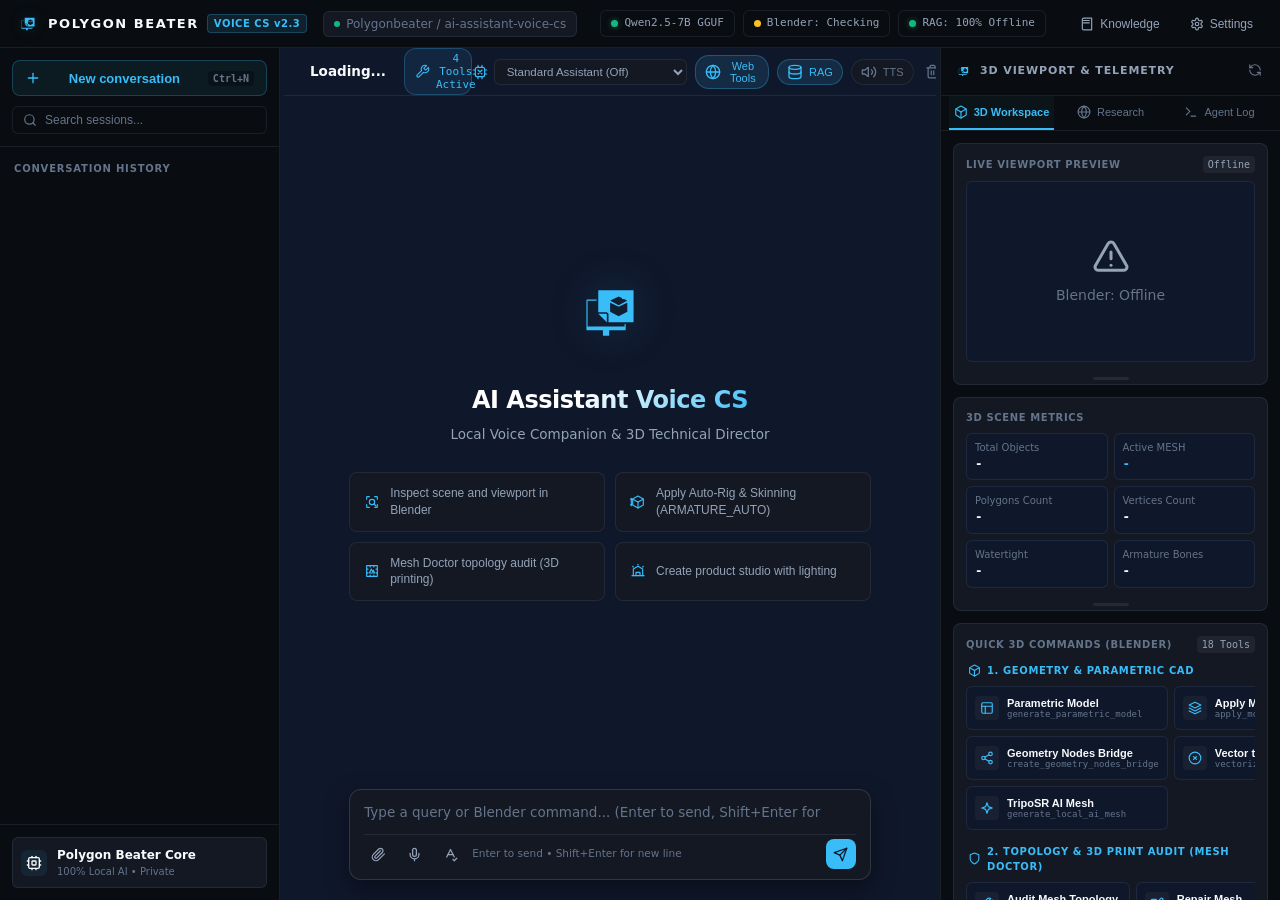
==== commit 95c16da4: "Agent Host changes for agents/secure-response-handling-in-v-llama-module" ====
--- a/web_ui/index.html
+++ b/web_ui/index.html
@@ -129,7 +129,7 @@
           <div class="chat-header-title-group">
             <span class="chat-title-editable" id="active-session-title" contenteditable="true" data-i18n-title="click_to_rename" title="Click to rename session" data-i18n="chat_loading">Loading...</span>
             <button class="chat-tools-btn" id="btn-tools" type="button" data-i18n-title="btn_tools_title" title="Open Tools Inspector & Registered Tools">
-              <svg class="tools-btn-icon" viewBox="0 0 24 24" fill="none" stroke="currentColor" stroke-width="2" stroke-linecap="round" stroke-linejoin="round"><path d="M14.7 6.3a1 1 0 0 0 0 1.4l1.6 1.6a1 1 0 0 0 1.4 0l3.77-3.77a6 6 0 0 1-7.94 7.94l-6.91 6.91a2.12 2.12 0 0 1-3-3l6.91-6.91a6 6 0 0 1 7.94-7.94l-3.76 3.76z"></path></svg>
+              <svg class="tools-btn-icon" viewBox="0 0 24 24" fill="none" stroke="currentColor" stroke-width="1.75" stroke-linecap="round" stroke-linejoin="round"><path d="M14.7 6.3a1 1 0 0 0 0 1.4l1.6 1.6a1 1 0 0 0 1.4 0l3.77-3.77a6 6 0 0 1-7.94 7.94l-6.91 6.91a2.12 2.12 0 0 1-3-3l6.91-6.91a6 6 0 0 1 7.94-7.94l-3.76 3.76z"></path></svg>
               <span id="tools-count-text" class="chat-tools-count-text" data-i18n="chat_tools_count">22 Tools Active</span>
             </button>
           </div>
@@ -137,16 +137,17 @@
           <div class="chat-controls-group">
             <div class="select-wrapper">
               <label for="select-preset" class="sr-only" data-i18n="select_preset_label">Methodology</label>
+              <span class="preset-icon" id="preset-icon" aria-hidden="true"><svg viewBox="0 0 24 24" fill="none" stroke="currentColor" stroke-width="1.75" stroke-linecap="round" stroke-linejoin="round"><rect x="5" y="5" width="14" height="14" rx="3"></rect><path d="M9 9h.01M15 9h.01M9 15h.01M15 15h.01M9 9l6 6M15 9l-6 6"></path><path d="M9 2v3M15 2v3M9 19v3M15 19v3M2 9h3M2 15h3M19 9h3M19 15h3"></path></svg></span>
               <select id="select-preset" class="polygon-select" data-i18n-title="select_preset_title" title="Select expert analytical framework">
-                <option value="standard" data-i18n="preset_standard">🧠 Standard Assistant (Off)</option>
-                <option value="auto" data-i18n="preset_auto">⚡ Auto-Select Methodology</option>
-                <option value="auteur" data-i18n="preset_auteur">🎬 Auteur & Visual Style</option>
-                <option value="first_principles" data-i18n="preset_first_principles">📐 First Principles (3D CAD)</option>
-                <option value="red_team" data-i18n="preset_red_team">🛡️ Red Team & Counter-Analysis</option>
-                <option value="deep_analysis" data-i18n="preset_deep_analysis">📊 In-Depth Analysis v3.1</option>
-                <option value="assumption_audit" data-i18n="preset_assumption_audit">🔍 Assumption Audit (Standard)</option>
-                <option value="assumption_audit_crisis" data-i18n="preset_assumption_audit_crisis">🚨 Assumption Audit (Crisis)</option>
-                <option value="meta_analysis" data-i18n="preset_meta_analysis">📑 Meta-Analysis (Full Template)</option>
+                <option value="standard" data-i18n="preset_standard">Standard Assistant (Off)</option>
+                <option value="auto" data-i18n="preset_auto">Auto-Select Methodology</option>
+                <option value="auteur" data-i18n="preset_auteur">Auteur & Visual Style</option>
+                <option value="first_principles" data-i18n="preset_first_principles">First Principles (3D CAD)</option>
+                <option value="red_team" data-i18n="preset_red_team">Red Team & Counter-Analysis</option>
+                <option value="deep_analysis" data-i18n="preset_deep_analysis">In-Depth Analysis v3.1</option>
+                <option value="assumption_audit" data-i18n="preset_assumption_audit">Assumption Audit (Standard)</option>
+                <option value="assumption_audit_crisis" data-i18n="preset_assumption_audit_crisis">Assumption Audit (Crisis)</option>
+                <option value="meta_analysis" data-i18n="preset_meta_analysis">Meta-Analysis (Full Template)</option>
               </select>
             </div>
 
@@ -192,19 +193,19 @@
             
             <div class="suggestion-chips-grid">
               <button class="suggestion-chip" id="chip-inspect" data-chip-key="chip_inspect">
-                <span class="chip-icon"><svg viewBox="0 0 24 24" fill="none" stroke="currentColor" stroke-width="2" stroke-linecap="round" stroke-linejoin="round"><path d="M14.5 4h-5L7 7H4a2 2 0 0 0-2 2v9a2 2 0 0 0 2 2h16a2 2 0 0 0 2-2V9a2 2 0 0 0-2-2h-3l-2.5-3z"></path><circle cx="12" cy="13" r="3"></circle></svg></span>
+                <span class="chip-icon"><svg viewBox="0 0 24 24" fill="none" stroke="currentColor" stroke-width="1.75" stroke-linecap="round" stroke-linejoin="round"><path d="M4 8V5a1 1 0 0 1 1-1h3"></path><path d="M16 4h3a1 1 0 0 1 1 1v3"></path><path d="M20 16v3a1 1 0 0 1-1 1h-3"></path><path d="M8 20H5a1 1 0 0 1-1-1v-3"></path><circle cx="12" cy="12" r="4"></circle><path d="m15 15 3 3"></path></svg></span>
                 <span class="chip-text" data-i18n="chip_inspect_title">Inspect scene and viewport in Blender</span>
               </button>
               <button class="suggestion-chip" id="chip-autorig" data-chip-key="chip_autorig">
-                <span class="chip-icon"><svg viewBox="0 0 24 24" fill="none" stroke="currentColor" stroke-width="2" stroke-linecap="round" stroke-linejoin="round"><path d="M21 16V8a2 2 0 0 0-1-1.73l-7-4a2 2 0 0 0-2 0l-7 4A2 2 0 0 0 3 8v8a2 2 0 0 0 1 1.73l7 4a2 2 0 0 0 2 0l7-4A2 2 0 0 0 21 16z"></path><polyline points="3.27 6.96 12 12.01 20.73 6.96"></polyline><line x1="12" y1="22.08" x2="12" y2="12"></line></svg></span>
+                <span class="chip-icon"><svg viewBox="0 0 24 24" fill="none" stroke="currentColor" stroke-width="1.75" stroke-linecap="round" stroke-linejoin="round"><path d="m12 3 8 4.5v9L12 21l-8-4.5v-9L12 3Z"></path><path d="m4.3 7.7 7.7 4.4 7.7-4.4"></path><path d="M12 12.1V21"></path><path d="M2 6.5v11"></path><path d="M1 8h2M1 16h2"></path></svg></span>
                 <span class="chip-text" data-i18n="chip_autorig_title">Apply Auto-Rig & Skinning (ARMATURE_AUTO)</span>
               </button>
               <button class="suggestion-chip" id="chip-meshdoctor" data-chip-key="chip_meshdoctor">
-                <span class="chip-icon"><svg viewBox="0 0 24 24" fill="none" stroke="currentColor" stroke-width="2" stroke-linecap="round" stroke-linejoin="round"><path d="M14.7 6.3a1 1 0 0 0 0 1.4l1.6 1.6a1 1 0 0 0 1.4 0l3.77-3.77a6 6 0 0 1-7.94 7.94l-6.91 6.91a2.12 2.12 0 0 1-3-3l6.91-6.91a6 6 0 0 1 7.94-7.94l-3.76 3.76z"></path></svg></span>
+                <span class="chip-icon"><svg viewBox="0 0 24 24" fill="none" stroke="currentColor" stroke-width="1.75" stroke-linecap="round" stroke-linejoin="round"><path d="M4 4h16v16H4z"></path><path d="M9.3 4v2M14.7 4v2M4 9.3h2M4 14.7h2M18 9.3h2M18 14.7h2M9.3 18v2M14.7 18v2"></path><path d="m8 15 3-6 2 4 1-2 2 4H8Z"></path></svg></span>
                 <span class="chip-text" data-i18n="chip_meshdoctor_title">Mesh Doctor topology audit (3D printing)</span>
               </button>
               <button class="suggestion-chip" id="chip-studio" data-chip-key="chip_studio">
-                <span class="chip-icon"><svg viewBox="0 0 24 24" fill="none" stroke="currentColor" stroke-width="2" stroke-linecap="round" stroke-linejoin="round"><circle cx="12" cy="12" r="4"></circle><path d="M12 2v2"></path><path d="M12 20v2"></path><path d="m4.93 4.93 1.41 1.41"></path><path d="m17.66 17.66 1.41 1.41"></path><path d="M2 12h2"></path><path d="M20 12h2"></path><path d="m6.34 17.66-1.41 1.41"></path><path d="m19.07 4.93-1.41 1.41"></path></svg></span>
+                <span class="chip-icon"><svg viewBox="0 0 24 24" fill="none" stroke="currentColor" stroke-width="1.75" stroke-linecap="round" stroke-linejoin="round"><path d="M3 19h18"></path><path d="M5 19V9l7-4 7 4v10"></path><path d="M9 19v-5h6v5"></path><path d="M12 2v1M4 5l1 1M20 5l-1 1"></path></svg></span>
                 <span class="chip-text" data-i18n="chip_studio_title">Create product studio with lighting</span>
               </button>
             </div>
--- a/web_ui/style.css
+++ b/web_ui/style.css
@@ -597,6 +597,9 @@
   user-select: none;
   outline: none;
 }
+.chat-tools-btn {
+  gap: 6px;
+}
 .chat-tools-btn:hover {
   background: rgba(56, 189, 248, 0.2);
   border-color: rgba(56, 189, 248, 0.5);
@@ -607,8 +610,8 @@
   transform: translateY(0);
 }
 .tools-btn-icon {
-  width: 12px;
-  height: 12px;
+  width: 15px;
+  height: 15px;
   color: var(--cyan-primary);
   display: block;
   flex-shrink: 0;
@@ -618,6 +621,27 @@
   display: flex;
   align-items: center;
   gap: 8px;
+}
+
+.chat-controls-group .select-wrapper {
+  display: inline-flex;
+  align-items: center;
+  gap: 6px;
+}
+
+.preset-icon {
+  display: inline-flex;
+  align-items: center;
+  justify-content: center;
+  width: 16px;
+  height: 16px;
+  flex: 0 0 16px;
+  color: var(--cyan-primary);
+}
+.preset-icon svg {
+  display: block;
+  width: 16px;
+  height: 16px;
 }
 
 .polygon-select,
@@ -637,9 +661,9 @@
 }
 
 .toggle-pill {
-  display: flex;
-  align-items: center;
-  gap: 5px;
+  display: inline-flex;
+  align-items: center;
+  gap: 6px;
   background: var(--bg-surface);
   border: 1px solid var(--border-subtle);
   color: var(--text-muted);
@@ -663,13 +687,14 @@
   display: inline-flex;
   align-items: center;
   justify-content: center;
-  width: 14px;
-  height: 14px;
+  width: 16px;
+  height: 16px;
   flex-shrink: 0;
 }
 .pill-icon svg {
-  width: 14px;
-  height: 14px;
+  width: 16px;
+  height: 16px;
+  flex-shrink: 0;
   display: block;
 }
 
@@ -758,6 +783,7 @@
   display: flex;
   align-items: center;
   gap: 10px;
+  min-width: 0;
   padding: 12px 14px;
   background: var(--bg-surface);
   border: 1px solid var(--border-subtle);
@@ -774,19 +800,41 @@
   color: var(--text-primary);
   transform: translateY(-1px);
 }
+.suggestion-chip:focus-visible {
+  outline: 2px solid var(--cyan-primary);
+  outline-offset: 2px;
+}
+.suggestion-chip:active {
+  background: linear-gradient(135deg, rgba(56, 189, 248, 0.14), var(--bg-surface));
+  border-color: rgba(56, 189, 248, 0.45);
+}
 .chip-icon {
   display: inline-flex;
   align-items: center;
   justify-content: center;
-  width: 20px;
-  height: 20px;
+  width: 16px;
+  height: 16px;
+  flex: 0 0 16px;
   flex-shrink: 0;
   color: var(--cyan-primary);
+  transition: color 0.15s ease, filter 0.15s ease, transform 0.15s ease;
 }
 .chip-icon svg {
-  width: 18px;
-  height: 18px;
+  width: 16px;
+  height: 16px;
   display: block;
+}
+.suggestion-chip:hover .chip-icon,
+.suggestion-chip:focus-visible .chip-icon,
+.suggestion-chip:active .chip-icon {
+  color: #7dd3fc;
+  filter: drop-shadow(0 0 5px var(--cyan-glow));
+  transform: scale(1.06);
+}
+.chip-text {
+  flex: 1;
+  min-width: 0;
+  line-height: 1.4;
 }
 
 /* Message Bubbles */
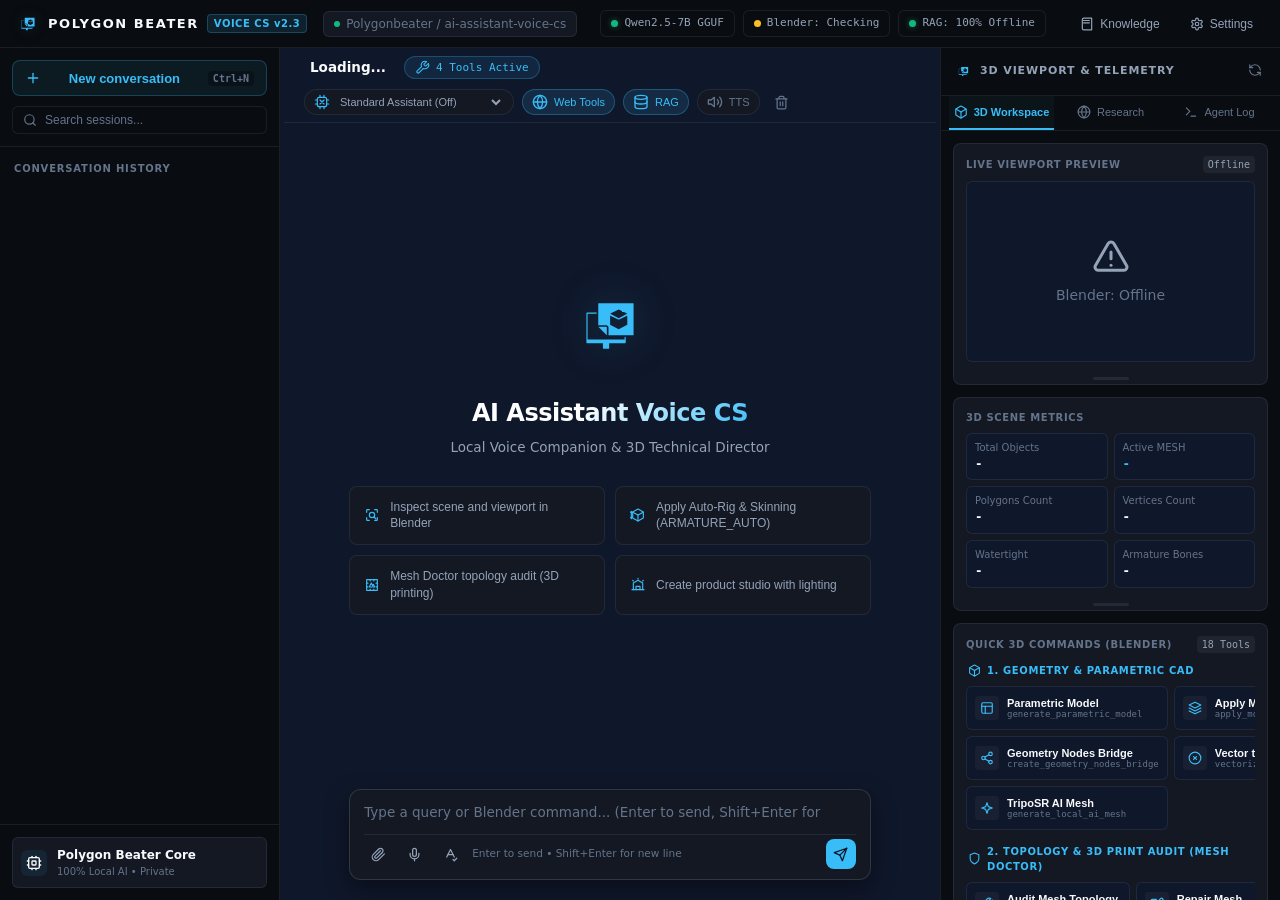
==== commit 19c09b23: "Agent Host changes for agents/preset-icon-positioning-styling" ====
--- a/web_ui/index.html
+++ b/web_ui/index.html
@@ -137,18 +137,20 @@
           <div class="chat-controls-group">
             <div class="select-wrapper">
               <label for="select-preset" class="sr-only" data-i18n="select_preset_label">Methodology</label>
-              <span class="preset-icon" id="preset-icon" aria-hidden="true"><svg viewBox="0 0 24 24" fill="none" stroke="currentColor" stroke-width="1.75" stroke-linecap="round" stroke-linejoin="round"><rect x="5" y="5" width="14" height="14" rx="3"></rect><path d="M9 9h.01M15 9h.01M9 15h.01M15 15h.01M9 9l6 6M15 9l-6 6"></path><path d="M9 2v3M15 2v3M9 19v3M15 19v3M2 9h3M2 15h3M19 9h3M19 15h3"></path></svg></span>
-              <select id="select-preset" class="polygon-select" data-i18n-title="select_preset_title" title="Select expert analytical framework">
-                <option value="standard" data-i18n="preset_standard">Standard Assistant (Off)</option>
-                <option value="auto" data-i18n="preset_auto">Auto-Select Methodology</option>
-                <option value="auteur" data-i18n="preset_auteur">Auteur & Visual Style</option>
-                <option value="first_principles" data-i18n="preset_first_principles">First Principles (3D CAD)</option>
-                <option value="red_team" data-i18n="preset_red_team">Red Team & Counter-Analysis</option>
-                <option value="deep_analysis" data-i18n="preset_deep_analysis">In-Depth Analysis v3.1</option>
-                <option value="assumption_audit" data-i18n="preset_assumption_audit">Assumption Audit (Standard)</option>
-                <option value="assumption_audit_crisis" data-i18n="preset_assumption_audit_crisis">Assumption Audit (Crisis)</option>
-                <option value="meta_analysis" data-i18n="preset_meta_analysis">Meta-Analysis (Full Template)</option>
-              </select>
+              <div class="preset-select-wrapper">
+                <span class="preset-icon" id="preset-icon" aria-hidden="true"><svg viewBox="0 0 24 24" fill="none" stroke="currentColor" stroke-width="1.75" stroke-linecap="round" stroke-linejoin="round"><rect x="5" y="5" width="14" height="14" rx="3"></rect><path d="M9 9h.01M15 9h.01M9 15h.01M15 15h.01M9 9l6 6M15 9l-6 6"></path><path d="M9 2v3M15 2v3M9 19v3M15 19v3M2 9h3M2 15h3M19 9h3M19 15h3"></path></svg></span>
+                <select id="select-preset" class="polygon-select" data-i18n-title="select_preset_title" title="Select expert analytical framework">
+                  <option value="standard" data-i18n="preset_standard">Standard Assistant (Off)</option>
+                  <option value="auto" data-i18n="preset_auto">Auto-Select Methodology</option>
+                  <option value="auteur" data-i18n="preset_auteur">Auteur & Visual Style</option>
+                  <option value="first_principles" data-i18n="preset_first_principles">First Principles (3D CAD)</option>
+                  <option value="red_team" data-i18n="preset_red_team">Red Team & Counter-Analysis</option>
+                  <option value="deep_analysis" data-i18n="preset_deep_analysis">In-Depth Analysis v3.1</option>
+                  <option value="assumption_audit" data-i18n="preset_assumption_audit">Assumption Audit (Standard)</option>
+                  <option value="assumption_audit_crisis" data-i18n="preset_assumption_audit_crisis">Assumption Audit (Crisis)</option>
+                  <option value="meta_analysis" data-i18n="preset_meta_analysis">Meta-Analysis (Full Template)</option>
+                </select>
+              </div>
             </div>
 
             <button class="toggle-pill active" id="toggle-online" data-i18n-title="toggle_web_tools_title" title="Enable web search and external tools">
--- a/web_ui/style.css
+++ b/web_ui/style.css
@@ -551,14 +551,16 @@
 }
 
 .chat-header {
-  height: 48px;
+  height: auto;
   min-height: 48px;
   background: var(--bg-canvas);
   border-bottom: 1px solid var(--border-subtle);
   display: flex;
+  flex-wrap: wrap;
   align-items: center;
   justify-content: space-between;
-  padding: 0 20px;
+  gap: 8px;
+  padding: 6px 20px;
 }
 
 .chat-header-title-group {
@@ -619,14 +621,29 @@
 
 .chat-controls-group {
   display: flex;
-  align-items: center;
+  flex-wrap: wrap;
+  align-items: center;
+  justify-content: flex-end;
   gap: 8px;
 }
 
 .chat-controls-group .select-wrapper {
   display: inline-flex;
   align-items: center;
+}
+
+.preset-select-wrapper {
+  display: inline-flex;
+  align-items: center;
   gap: 6px;
+  max-width: 100%;
+  padding: 4px 9px;
+  background: var(--bg-surface);
+  border: 1px solid var(--border-subtle);
+  border-radius: 14px;
+}
+.preset-select-wrapper:focus-within {
+  border-color: var(--cyan-primary);
 }
 
 .preset-icon {
@@ -642,6 +659,18 @@
   display: block;
   width: 16px;
   height: 16px;
+}
+
+.preset-select-wrapper .polygon-select {
+  min-width: 0;
+  max-width: 260px;
+  padding: 0;
+  background: transparent;
+  border: 0;
+  font-size: 11px;
+}
+.preset-select-wrapper .polygon-select:focus {
+  border-color: transparent;
 }
 
 .polygon-select,
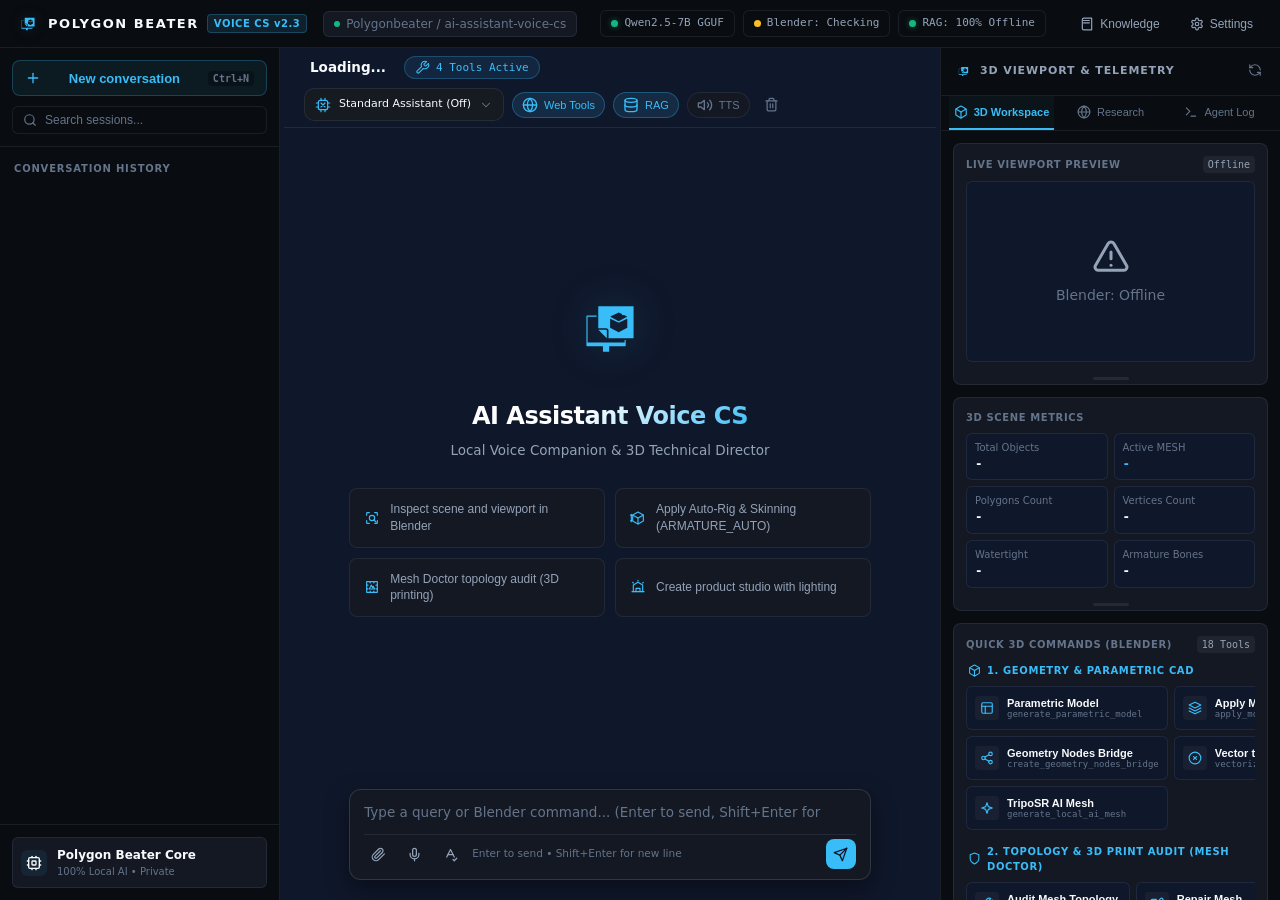
==== commit dab29a83: "Agent Host changes for agents/custom-dropdown-svg-emoji-removal" ====
--- a/web_ui/index.html
+++ b/web_ui/index.html
@@ -136,10 +136,15 @@
 
           <div class="chat-controls-group">
             <div class="select-wrapper">
-              <label for="select-preset" class="sr-only" data-i18n="select_preset_label">Methodology</label>
-              <div class="preset-select-wrapper">
-                <span class="preset-icon" id="preset-icon" aria-hidden="true"><svg viewBox="0 0 24 24" fill="none" stroke="currentColor" stroke-width="1.75" stroke-linecap="round" stroke-linejoin="round"><rect x="5" y="5" width="14" height="14" rx="3"></rect><path d="M9 9h.01M15 9h.01M9 15h.01M15 15h.01M9 9l6 6M15 9l-6 6"></path><path d="M9 2v3M15 2v3M9 19v3M15 19v3M2 9h3M2 15h3M19 9h3M19 15h3"></path></svg></span>
-                <select id="select-preset" class="polygon-select" data-i18n-title="select_preset_title" title="Select expert analytical framework">
+              <label id="select-preset-label" for="preset-dropdown-trigger" class="sr-only" data-i18n="select_preset_label">Methodology</label>
+              <div class="preset-select-wrapper custom-preset-dropdown" id="custom-preset-dropdown">
+                <button id="preset-dropdown-trigger" class="preset-dropdown-trigger" type="button" aria-labelledby="select-preset-label preset-current-label" aria-haspopup="listbox" aria-controls="preset-dropdown-menu" aria-expanded="false" data-i18n-title="select_preset_title" title="Select expert analytical framework">
+                  <span class="preset-icon" id="preset-icon" aria-hidden="true"></span>
+                  <span id="preset-current-label" class="preset-current-label">Standard Assistant (Off)</span>
+                  <svg class="preset-dropdown-caret" viewBox="0 0 24 24" fill="none" stroke="currentColor" stroke-width="1.75" stroke-linecap="round" stroke-linejoin="round" aria-hidden="true"><path d="m6 9 6 6 6-6"></path></svg>
+                </button>
+                <div class="preset-dropdown-menu" id="preset-dropdown-menu" role="listbox" aria-labelledby="select-preset-label" hidden></div>
+                <select id="select-preset" class="polygon-select preset-native-select" tabindex="-1" aria-hidden="true" data-i18n-title="select_preset_title" title="Select expert analytical framework">
                   <option value="standard" data-i18n="preset_standard">Standard Assistant (Off)</option>
                   <option value="auto" data-i18n="preset_auto">Auto-Select Methodology</option>
                   <option value="auteur" data-i18n="preset_auteur">Auteur & Visual Style</option>
--- a/web_ui/style.css
+++ b/web_ui/style.css
@@ -633,17 +633,43 @@
 }
 
 .preset-select-wrapper {
+  position: relative;
   display: inline-flex;
   align-items: center;
-  gap: 6px;
   max-width: 100%;
-  padding: 4px 9px;
-  background: var(--bg-surface);
+  background-color: var(--bg-surface-elevated, #161b22);
   border: 1px solid var(--border-subtle);
-  border-radius: 14px;
+  border-radius: 10px;
 }
 .preset-select-wrapper:focus-within {
   border-color: var(--cyan-primary);
+  box-shadow: 0 0 0 1px var(--cyan-primary);
+}
+
+.preset-dropdown-trigger {
+  display: inline-flex;
+  align-items: center;
+  gap: 8px;
+  min-width: 0;
+  max-width: 290px;
+  padding: 7px 10px;
+  border: 0;
+  border-radius: inherit;
+  background: transparent;
+  color: var(--text-primary, #e6edf3);
+  cursor: pointer;
+  font: inherit;
+  font-size: 11px;
+  text-align: left;
+}
+.preset-dropdown-trigger:hover,
+.preset-dropdown-trigger[aria-expanded="true"] {
+  color: var(--cyan-primary);
+}
+.preset-dropdown-trigger:focus-visible,
+.preset-dropdown-option:focus-visible {
+  outline: 2px solid var(--cyan-primary);
+  outline-offset: 2px;
 }
 
 .preset-icon {
@@ -661,22 +687,108 @@
   height: 16px;
 }
 
-.preset-select-wrapper .polygon-select {
+.preset-current-label {
   min-width: 0;
-  max-width: 260px;
-  padding: 0;
+  max-width: 240px;
+  flex: 1 1 auto;
+  overflow: hidden;
+  text-overflow: ellipsis;
+  white-space: nowrap;
+}
+.preset-dropdown-caret {
+  width: 14px;
+  height: 14px;
+  flex: 0 0 14px;
+  color: var(--text-muted);
+  transition: transform 120ms ease;
+}
+.preset-dropdown-trigger[aria-expanded="true"] .preset-dropdown-caret {
+  transform: rotate(180deg);
+}
+
+.preset-dropdown-menu {
+  position: absolute;
+  z-index: 100;
+  top: calc(100% + 6px);
+  right: 0;
+  width: max-content;
+  min-width: 100%;
+  max-width: min(360px, calc(100vw - 24px));
+  max-height: min(420px, 65vh);
+  overflow-y: auto;
+  padding: 5px;
+  border: 1px solid var(--border-muted);
+  border-radius: 10px;
+  background: var(--bg-surface-elevated, #161b22);
+  box-shadow: 0 12px 32px rgba(0, 0, 0, 0.42);
+}
+.preset-dropdown-menu[hidden] {
+  display: none;
+}
+.preset-dropdown-option {
+  display: flex;
+  align-items: center;
+  gap: 10px;
+  width: 100%;
+  min-height: 34px;
+  padding: 7px 9px;
+  border: 0;
+  border-radius: 6px;
   background: transparent;
-  border: 0;
-  font-size: 11px;
-}
-.preset-select-wrapper .polygon-select:focus {
-  border-color: transparent;
+  color: var(--text-secondary);
+  cursor: pointer;
+  font: inherit;
+  font-size: 12px;
+  text-align: left;
+  white-space: nowrap;
+}
+.preset-dropdown-option:hover,
+.preset-dropdown-option[aria-selected="true"] {
+  background: var(--cyan-glow);
+  color: var(--cyan-primary);
+}
+.preset-dropdown-option .preset-icon {
+  width: 18px;
+  height: 18px;
+  flex-basis: 18px;
+}
+.preset-dropdown-option .preset-icon svg {
+  width: 18px;
+  height: 18px;
+}
+.preset-dropdown-option span:last-child {
+  min-width: 0;
+  overflow: hidden;
+  text-overflow: ellipsis;
+}
+
+.preset-native-select {
+  display: none;
+}
+
+select {
+  color-scheme: dark;
+  background-color: var(--bg-surface-elevated, #161b22);
+  color: var(--text-primary, #e6edf3);
+  outline: none;
+}
+select option {
+  background-color: var(--bg-surface-elevated, #161b22);
+  color: var(--text-primary, #e6edf3);
+}
+select option:hover {
+  background-color: var(--bg-surface-hover, #1e2638);
+  color: var(--text-primary, #e6edf3);
+}
+select option:checked {
+  background-color: var(--cyan-primary, #38bdf8);
+  color: var(--bg-canvas, #0f172a);
 }
 
 .polygon-select,
 .antigravity-select {
-  background: var(--bg-surface);
-  color: var(--text-secondary);
+  background-color: var(--bg-surface-elevated, #161b22);
+  color: var(--text-primary, #e6edf3);
   border: 1px solid var(--border-subtle);
   font-size: 11.5px;
   padding: 5px 8px;
@@ -687,6 +799,7 @@
 .polygon-select:focus,
 .antigravity-select:focus {
   border-color: var(--cyan-primary);
+  box-shadow: 0 0 0 1px var(--cyan-primary);
 }
 
 .toggle-pill {
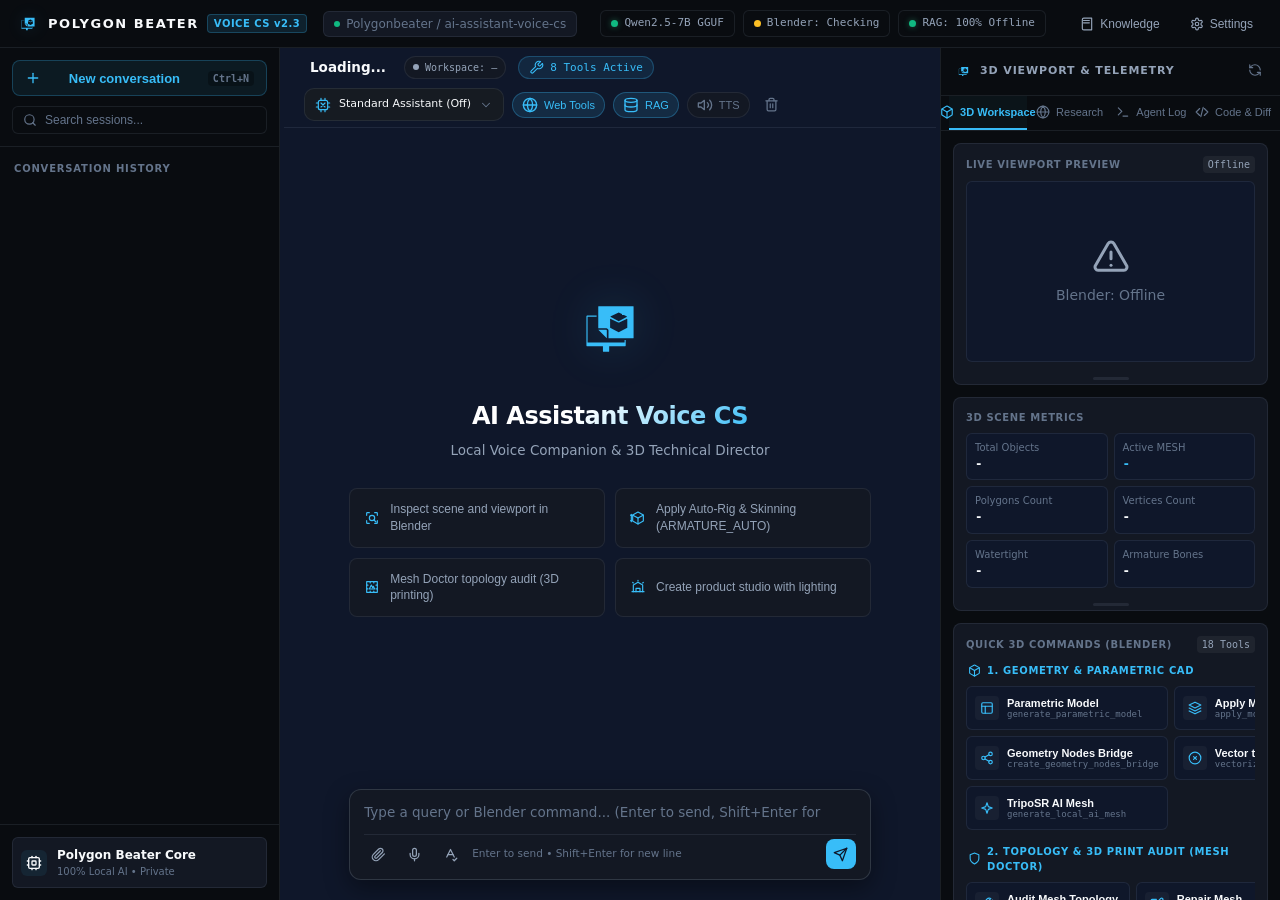
==== commit ad0fd56c: "Agent Host changes for agents/project-file-tools-enhancements" ====
--- a/web_ui/index.html
+++ b/web_ui/index.html
@@ -128,6 +128,7 @@
         <div class="chat-header">
           <div class="chat-header-title-group">
             <span class="chat-title-editable" id="active-session-title" contenteditable="true" data-i18n-title="click_to_rename" title="Click to rename session" data-i18n="chat_loading">Loading...</span>
+            <span class="workspace-header-badge" id="workspace-header-badge" title="">Workspace: —</span>
             <button class="chat-tools-btn" id="btn-tools" type="button" data-i18n-title="btn_tools_title" title="Open Tools Inspector & Registered Tools">
               <svg class="tools-btn-icon" viewBox="0 0 24 24" fill="none" stroke="currentColor" stroke-width="1.75" stroke-linecap="round" stroke-linejoin="round"><path d="M14.7 6.3a1 1 0 0 0 0 1.4l1.6 1.6a1 1 0 0 0 1.4 0l3.77-3.77a6 6 0 0 1-7.94 7.94l-6.91 6.91a2.12 2.12 0 0 1-3-3l6.91-6.91a6 6 0 0 1 7.94-7.94l-3.76 3.76z"></path></svg>
               <span id="tools-count-text" class="chat-tools-count-text" data-i18n="chat_tools_count">22 Tools Active</span>
@@ -321,6 +322,10 @@
             <svg viewBox="0 0 24 24" fill="none" stroke="currentColor" stroke-width="2" stroke-linecap="round" stroke-linejoin="round"><polyline points="4 17 10 11 4 5"></polyline><line x1="12" y1="19" x2="20" y2="19"></line></svg>
             <span data-i18n="tab_agent">Agent Log</span>
           </button>
+          <button class="inspector-tab-btn" id="tab-btn-code" data-tab="code" data-i18n-title="tab_code_title" title="Review and approve project code changes">
+            <svg viewBox="0 0 24 24" fill="none" stroke="currentColor" stroke-width="2" stroke-linecap="round" stroke-linejoin="round"><path d="m16 18 6-6-6-6M8 6l-6 6 6 6M14 4l-4 16"></path></svg>
+            <span data-i18n="tab_code">Kód & Diff</span>
+          </button>
         </div>
 
         <!-- TAB CONTENT CONTAINER -->
@@ -654,6 +659,22 @@
                 <div class="console-line">[Socket] Waiting for Blender TCP events...</div>
               </div>
               <div class="card-v-resizer" data-target="card-console" data-i18n-title="card_v_resizer_title" title="Drag to resize height"></div>
+            </div>
+          </div>
+
+          <div class="inspector-tab-pane" id="pane-code" style="display: none;">
+            <div class="inspector-card workspace-diff-card">
+              <div class="card-header">
+                <span class="card-title" data-i18n="workspace_diff_title">NÁVRH ZMĚN SOUBORU</span>
+                <span class="card-badge" id="workspace-diff-file">Žádný návrh</span>
+              </div>
+              <div class="workspace-diff-empty" id="workspace-diff-empty" data-i18n="workspace_diff_empty">Zatím není k dispozici žádný návrh změn.</div>
+              <pre class="workspace-diff-content" id="workspace-diff-content" hidden></pre>
+              <div class="workspace-diff-actions" id="workspace-diff-actions" hidden>
+                <button type="button" class="primary-btn btn-sm" id="btn-apply-workspace-diff" data-i18n="workspace_diff_apply">Aplikovat změny do souboru</button>
+                <button type="button" class="secondary-btn btn-sm" id="btn-discard-workspace-diff" data-i18n="workspace_diff_discard">Zahodit návrh</button>
+              </div>
+              <div class="workspace-diff-status" id="workspace-diff-status" role="status" aria-live="polite"></div>
             </div>
           </div>
 
@@ -700,6 +721,7 @@
           <!-- Dynamically populated categories -->
         </div>
       </div>
+
     </div>
   </div>
 
@@ -975,6 +997,19 @@
         <!-- PANE 2: GENERAL PREFERENCES -->
         <div class="settings-tab-pane" id="pane-cfg-general" style="display: none;">
           <div class="settings-form">
+            <section class="workspace-settings-section" aria-labelledby="workspace-settings-title">
+              <div class="workspace-settings-heading">
+                <h4 id="workspace-settings-title" data-i18n="workspace_settings_title">Project Workspace</h4>
+                <p class="settings-section-desc" data-i18n="workspace_settings_desc">Choose the project directory used by project file tools.</p>
+              </div>
+              <label class="workspace-path-label" for="workspace-path-input" data-i18n="workspace_path_label">Workspace directory:</label>
+              <div class="workspace-path-row">
+                <input type="text" id="workspace-path-input" class="workspace-path-input" autocomplete="off" spellcheck="false">
+                <button type="button" class="secondary-btn btn-sm" id="btn-set-workspace" data-i18n="workspace_set_button">Set Folder</button>
+                <button type="button" class="secondary-btn btn-sm" id="btn-reset-workspace" data-i18n="workspace_reset_button">Default Folder</button>
+              </div>
+              <div class="workspace-status" id="workspace-status" role="status" aria-live="polite"></div>
+            </section>
             <div class="form-row">
               <label for="cfg-language" data-i18n="cfg_language">Interface Language:</label>
               <select id="cfg-language" class="polygon-select">
--- a/web_ui/style.css
+++ b/web_ui/style.css
@@ -580,6 +580,36 @@
 .chat-title-editable:focus {
   background: var(--bg-surface);
   box-shadow: 0 0 0 1px var(--cyan-primary);
+}
+
+.workspace-header-badge {
+  display: inline-flex;
+  align-items: center;
+  gap: 6px;
+  max-width: 220px;
+  padding: 3px 8px;
+  border: 1px solid rgba(16, 185, 129, 0.25);
+  border-radius: 12px;
+  background: rgba(16, 185, 129, 0.08);
+  color: var(--emerald-accent);
+  font-size: 10px;
+  font-family: var(--font-mono);
+  overflow: hidden;
+  text-overflow: ellipsis;
+  white-space: nowrap;
+}
+.workspace-header-badge::before {
+  width: 6px;
+  height: 6px;
+  border-radius: 50%;
+  background: currentColor;
+  content: '';
+  flex: 0 0 auto;
+}
+.workspace-header-badge.workspace-header-default {
+  border-color: var(--border-subtle);
+  background: var(--bg-surface);
+  color: var(--text-secondary);
 }
 
 .chat-tools-btn,
@@ -1040,6 +1070,32 @@
   border-top-left-radius: 2px;
   width: 100%;
   max-width: 100%;
+}
+
+a {
+  cursor: pointer;
+}
+
+a:hover {
+  text-decoration: underline;
+}
+
+.message-content a,
+.research-source-link {
+  max-width: 100%;
+  text-overflow: ellipsis;
+  overflow: hidden;
+  word-break: break-all;
+  cursor: pointer;
+}
+
+.message-content a {
+  display: inline-block;
+}
+
+.message-content a:hover,
+.research-source-link:hover {
+  text-decoration: underline;
 }
 
 .message-avatar {
@@ -1632,7 +1688,8 @@
 }
 
 .inspector-tab-btn {
-  flex: 1;
+  flex: 1 1 0;
+  min-width: 0;
   display: inline-flex;
   align-items: center;
   justify-content: center;
@@ -1717,6 +1774,65 @@
   overflow-y: auto;
 }
 
+.workspace-diff-card {
+  flex: 1;
+  min-height: 0;
+}
+.workspace-diff-empty {
+  display: grid;
+  min-height: 120px;
+  place-items: center;
+  color: var(--text-muted);
+  font-size: 12px;
+  text-align: center;
+}
+.workspace-diff-content {
+  flex: 1;
+  min-height: 0;
+  margin: 0;
+  overflow: auto;
+  border: 1px solid var(--border-subtle);
+  border-radius: 6px;
+  background: #0d1117;
+  color: #c9d1d9;
+  font-family: var(--font-mono);
+  font-size: 11px;
+  line-height: 1.55;
+  tab-size: 4;
+}
+.workspace-diff-line {
+  display: block;
+  min-height: 1.55em;
+  padding: 0 8px;
+  white-space: pre;
+}
+.workspace-diff-line.diff-added-line {
+  background: rgba(46, 160, 67, 0.2);
+  color: #7ee787;
+}
+.workspace-diff-line.diff-removed-line {
+  background: rgba(248, 81, 73, 0.2);
+  color: #ff7b72;
+}
+.workspace-diff-line.diff-hunk-line {
+  background: rgba(56, 189, 248, 0.12);
+  color: var(--cyan-primary);
+}
+.workspace-diff-line.diff-file-line {
+  color: var(--text-secondary);
+  font-weight: 600;
+}
+.workspace-diff-actions {
+  display: flex;
+  flex-wrap: wrap;
+  gap: 8px;
+}
+.workspace-diff-status {
+  color: var(--rose-accent);
+  font-size: 11px;
+  overflow-wrap: anywhere;
+}
+
 .research-sources-feed svg,
 .rag-snippets-feed svg,
 .agent-steps-feed svg {
@@ -1772,12 +1888,18 @@
   display: inline-flex;
   align-items: center;
   gap: 5px;
+  white-space: nowrap;
+}
+
+.research-source-entry,
+.research-source-link span {
+  min-width: 0;
+}
+
+.research-source-link span {
   overflow: hidden;
   text-overflow: ellipsis;
-  white-space: nowrap;
-}
-.research-source-link:hover {
-  text-decoration: underline;
+  word-break: break-all;
 }
 .research-source-link svg {
   width: 12px;
@@ -1923,6 +2045,17 @@
   background: rgba(56, 189, 248, 0.12);
   color: var(--cyan-primary);
   flex-shrink: 0;
+}
+.agent-step-icon {
+  display: inline-flex;
+  width: 14px;
+  height: 14px;
+  color: var(--cyan-primary);
+  flex-shrink: 0;
+}
+.agent-step-icon svg {
+  width: 100%;
+  height: 100%;
 }
 .agent-step-badge.tool {
   background: rgba(129, 140, 248, 0.15);
@@ -3047,6 +3180,69 @@
   margin-bottom: 2px;
 }
 
+.workspace-settings-section {
+  display: flex;
+  flex-direction: column;
+  gap: 9px;
+  padding: 14px;
+  border: 1px solid var(--border-subtle);
+  border-radius: 8px;
+  background: var(--bg-canvas);
+}
+.workspace-settings-heading h4 {
+  margin: 0 0 4px;
+  color: var(--text-primary);
+  font-size: 13px;
+}
+.workspace-settings-heading .settings-section-desc {
+  margin: 0;
+}
+.workspace-path-label {
+  color: var(--text-secondary);
+  font-size: 11px;
+}
+.workspace-path-row {
+  display: flex;
+  flex-wrap: wrap;
+  align-items: center;
+  gap: 8px;
+}
+.workspace-path-input {
+  min-width: 180px;
+  flex: 1 1 260px;
+  padding: 8px 10px;
+  border: 1px solid var(--border-subtle);
+  border-radius: 6px;
+  outline: none;
+  background: var(--bg-surface);
+  color: var(--text-primary);
+  font-family: var(--font-mono);
+  font-size: 11px;
+}
+.workspace-path-input:focus {
+  border-color: var(--cyan-primary);
+}
+.workspace-status {
+  display: flex;
+  align-items: flex-start;
+  gap: 7px;
+  color: var(--emerald-accent);
+  font-size: 11px;
+  overflow-wrap: anywhere;
+}
+.workspace-status::before {
+  width: 7px;
+  height: 7px;
+  margin-top: 3px;
+  border-radius: 50%;
+  background: currentColor;
+  content: '';
+  flex: 0 0 auto;
+}
+.workspace-status.error {
+  color: var(--rose-accent);
+}
+
 /* Provider Selector Cards Grid */
 .provider-cards-grid {
   display: grid;
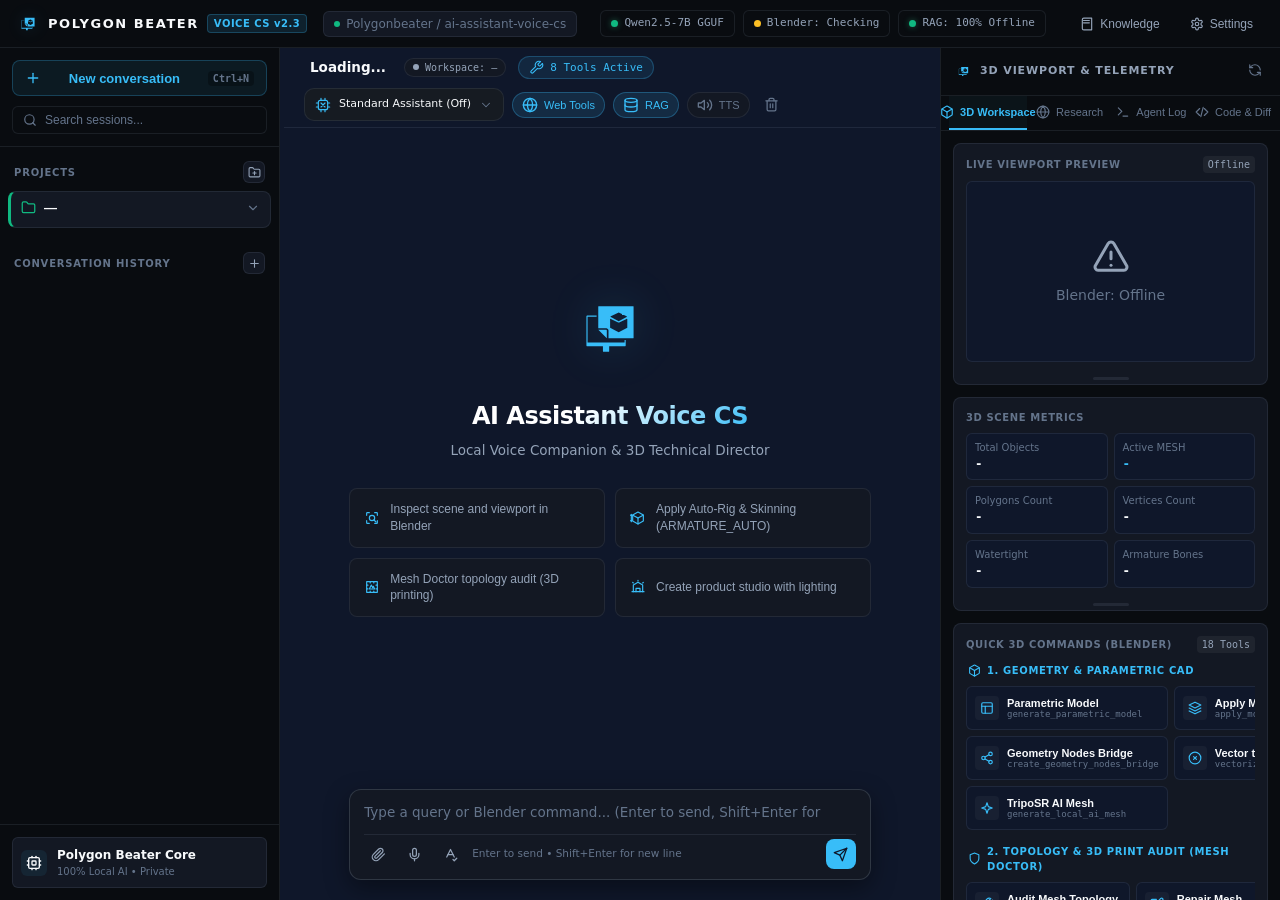
==== commit 57df432d: "Feat: správa projektů, nativní dialog výběru složky a izolace testů" ====
--- a/web_ui/index.html
+++ b/web_ui/index.html
@@ -97,12 +97,37 @@
           </div>
         </div>
 
-        <div class="sidebar-section-title">
+        <!-- PROJECTS: NEW / OPEN + ACTIVE PROJECT -->
+        <div class="sidebar-section-title projects-section-title">
+          <span data-i18n="section_projects">PROJECTS</span>
+          <button type="button" class="projects-new-btn" id="btn-new-project" data-i18n-title="project_new_title" title="New / Open project">
+            <svg viewBox="0 0 24 24" fill="none" stroke="currentColor" stroke-width="2" stroke-linecap="round" stroke-linejoin="round"><path d="M20 20a2 2 0 0 0 2-2V8a2 2 0 0 0-2-2h-7.9a2 2 0 0 1-1.69-.9L9.6 3.9A2 2 0 0 0 7.93 3H4a2 2 0 0 0-2 2v13a2 2 0 0 0 2 2Z"></path><line x1="12" x2="12" y1="10" y2="16"></line><line x1="9" x2="15" y1="13" y2="13"></line></svg>
+          </button>
+        </div>
+
+        <div class="active-project-card" id="active-project-card">
+          <button type="button" class="active-project-header" id="btn-active-project" data-i18n-title="project_change_title" title="Change project">
+            <svg class="active-project-icon" viewBox="0 0 24 24" fill="none" stroke="currentColor" stroke-width="2" stroke-linecap="round" stroke-linejoin="round"><path d="M20 20a2 2 0 0 0 2-2V8a2 2 0 0 0-2-2h-7.9a2 2 0 0 1-1.69-.9L9.6 3.9A2 2 0 0 0 7.93 3H4a2 2 0 0 0-2 2v13a2 2 0 0 0 2 2Z"></path></svg>
+            <span class="active-project-name" id="active-project-name">—</span>
+            <svg class="active-project-chevron" viewBox="0 0 24 24" fill="none" stroke="currentColor" stroke-width="2" stroke-linecap="round" stroke-linejoin="round"><path d="m6 9 6 6 6-6"></path></svg>
+          </button>
+          <div class="active-project-path" id="active-project-path"></div>
+        </div>
+
+        <div class="projects-list" id="projects-container">
+          <!-- Nedávné projekty pro rychlé přepnutí -->
+        </div>
+
+        <!-- CONVERSATIONS OF THE ACTIVE PROJECT -->
+        <div class="sidebar-section-title project-conversations-title">
           <span data-i18n="section_history">CONVERSATION HISTORY</span>
+          <button type="button" class="projects-new-btn" id="btn-new-project-chat" data-i18n-title="project_new_chat_title" title="New conversation in project">
+            <svg viewBox="0 0 24 24" fill="none" stroke="currentColor" stroke-width="2" stroke-linecap="round" stroke-linejoin="round"><path d="M5 12h14"></path><path d="M12 5v14"></path></svg>
+          </button>
         </div>
 
         <div class="sessions-list" id="sessions-container">
-          <!-- Dynamicky vkládané relace -->
+          <!-- Dynamicky vkládané relace aktivního projektu -->
         </div>
 
         <div class="sidebar-footer">
@@ -128,7 +153,7 @@
         <div class="chat-header">
           <div class="chat-header-title-group">
             <span class="chat-title-editable" id="active-session-title" contenteditable="true" data-i18n-title="click_to_rename" title="Click to rename session" data-i18n="chat_loading">Loading...</span>
-            <span class="workspace-header-badge" id="workspace-header-badge" title="">Workspace: —</span>
+            <button type="button" class="workspace-header-badge" id="workspace-header-badge" data-i18n-title="project_change_title" title="Change project">Workspace: —</button>
             <button class="chat-tools-btn" id="btn-tools" type="button" data-i18n-title="btn_tools_title" title="Open Tools Inspector & Registered Tools">
               <svg class="tools-btn-icon" viewBox="0 0 24 24" fill="none" stroke="currentColor" stroke-width="1.75" stroke-linecap="round" stroke-linejoin="round"><path d="M14.7 6.3a1 1 0 0 0 0 1.4l1.6 1.6a1 1 0 0 0 1.4 0l3.77-3.77a6 6 0 0 1-7.94 7.94l-6.91 6.91a2.12 2.12 0 0 1-3-3l6.91-6.91a6 6 0 0 1 7.94-7.94l-3.76 3.76z"></path></svg>
               <span id="tools-count-text" class="chat-tools-count-text" data-i18n="chat_tools_count">22 Tools Active</span>
@@ -1070,6 +1095,52 @@
     </div>
   </div>
 
+  <!-- MODAL: NEW / OPEN PROJECT -->
+  <div class="modal-backdrop" id="modal-project" style="display: none;">
+    <div class="modal-dialog">
+      <div class="modal-header">
+        <div class="modal-title-group">
+          <svg viewBox="0 0 24 24" fill="none" stroke="currentColor" stroke-width="2" stroke-linecap="round" stroke-linejoin="round"><path d="M20 20a2 2 0 0 0 2-2V8a2 2 0 0 0-2-2h-7.9a2 2 0 0 1-1.69-.9L9.6 3.9A2 2 0 0 0 7.93 3H4a2 2 0 0 0-2 2v13a2 2 0 0 0 2 2Z"></path><line x1="12" x2="12" y1="10" y2="16"></line><line x1="9" x2="15" y1="13" y2="13"></line></svg>
+          <h3 data-i18n="project_modal_title">New / Open project</h3>
+        </div>
+        <button class="modal-close-btn" id="btn-close-project-modal" data-i18n-title="close" title="Close"><svg viewBox="0 0 24 24" fill="none" stroke="currentColor" stroke-width="2" stroke-linecap="round" stroke-linejoin="round"><line x1="18" y1="6" x2="6" y2="18"></line><line x1="6" y1="6" x2="18" y2="18"></line></svg></button>
+      </div>
+      <div class="modal-body">
+        <label class="project-field-label" for="project-path-input" data-i18n="project_path_label">Project directory</label>
+        <div class="project-path-row">
+          <input type="text" id="project-path-input" class="project-path-input" autocomplete="off" spellcheck="false" data-i18n-placeholder="project_path_placeholder" placeholder="/home/user/my-project">
+          <button type="button" class="project-browse-btn" id="btn-browse-folder" data-i18n-title="project_browse_title" title="Browse…">
+            <svg viewBox="0 0 24 24" fill="none" stroke="currentColor" stroke-width="2" stroke-linecap="round" stroke-linejoin="round"><path d="M20 20a2 2 0 0 0 2-2V8a2 2 0 0 0-2-2h-7.9a2 2 0 0 1-1.69-.9L9.6 3.9A2 2 0 0 0 7.93 3H4a2 2 0 0 0-2 2v13a2 2 0 0 0 2 2Z"></path><line x1="12" x2="12" y1="10" y2="16"></line><line x1="9" x2="15" y1="13" y2="13"></line></svg>
+            <span class="project-browse-btn-label" data-i18n="project_browse">Browse…</span>
+          </button>
+        </div>
+        <div class="project-path-hint" id="project-path-hint"></div>
+
+        <div class="project-quick-dirs">
+          <div class="project-quick-dirs-title" data-i18n="project_quick_dirs">QUICK FOLDERS</div>
+          <div class="project-quick-dirs-list" id="project-quick-dirs-list"></div>
+        </div>
+
+        <label class="project-field-label" for="project-name-input" data-i18n="project_name_label">Project name (optional)</label>
+        <input type="text" id="project-name-input" class="project-path-input" autocomplete="off" spellcheck="false" data-i18n-placeholder="project_name_placeholder" placeholder="My project">
+
+        <label class="project-checkbox-row" for="project-create-checkbox">
+          <input type="checkbox" id="project-create-checkbox" checked>
+          <span data-i18n="project_create_checkbox">Create folder if it does not exist</span>
+        </label>
+
+        <div class="project-status" id="project-status" role="status" aria-live="polite"></div>
+
+        <div class="project-recent-title" data-i18n="project_recent_title">Recent projects</div>
+        <div class="project-recent-list" id="project-recent-list"></div>
+      </div>
+      <div class="modal-footer-actions modal-footer-split">
+        <button type="button" class="secondary-btn" id="btn-cancel-project" data-i18n="btn_close">Close</button>
+        <button type="button" class="primary-btn" id="btn-submit-project" data-i18n="project_submit">Open project</button>
+      </div>
+    </div>
+  </div>
+
   <!-- LIGHTBOX PRO OBRÁZKY -->
   <div class="lightbox" id="image-lightbox" style="display: none;">
     <div class="lightbox-close" id="btn-close-lightbox"><svg viewBox="0 0 24 24" fill="none" stroke="currentColor" stroke-width="2" stroke-linecap="round" stroke-linejoin="round"><line x1="18" y1="6" x2="6" y2="18"></line><line x1="6" y1="6" x2="18" y2="18"></line></svg></div>
--- a/web_ui/style.css
+++ b/web_ui/style.css
@@ -3661,3 +3661,339 @@
   background-color: #090c10 !important;
   border-color: #30363d !important;
 }
+
+/* ------------------------------------------------------------------------------
+   PROJECTS (left sidebar + new/open project modal)
+   ------------------------------------------------------------------------------ */
+
+button.workspace-header-badge {
+  cursor: pointer;
+}
+button.workspace-header-badge:hover {
+  border-color: var(--emerald-accent);
+  background: rgba(16, 185, 129, 0.16);
+}
+
+.projects-section-title,
+.project-conversations-title {
+  display: flex;
+  align-items: center;
+  justify-content: space-between;
+  gap: 6px;
+}
+
+.projects-new-btn {
+  display: inline-flex;
+  align-items: center;
+  justify-content: center;
+  width: 22px;
+  height: 22px;
+  padding: 0;
+  border: 1px solid var(--border-subtle);
+  border-radius: 6px;
+  background: var(--bg-surface);
+  color: var(--text-secondary);
+  cursor: pointer;
+  transition: all 0.15s ease;
+}
+.projects-new-btn:hover {
+  color: var(--cyan-primary);
+  border-color: var(--cyan-primary);
+  background: rgba(56, 189, 248, 0.12);
+}
+.projects-new-btn svg {
+  width: 13px;
+  height: 13px;
+}
+
+.active-project-card {
+  margin: 2px 8px 6px;
+  border: 1px solid var(--border-subtle);
+  border-left: 3px solid var(--emerald-accent);
+  border-radius: 8px;
+  background: var(--bg-surface);
+  overflow: hidden;
+}
+
+.active-project-header {
+  display: flex;
+  align-items: center;
+  gap: 8px;
+  width: 100%;
+  padding: 8px 10px 4px;
+  background: transparent;
+  border: none;
+  color: var(--text-primary);
+  cursor: pointer;
+  font-size: 13px;
+  font-weight: 600;
+  text-align: left;
+}
+.active-project-header:hover {
+  color: var(--emerald-accent);
+}
+.active-project-icon {
+  width: 15px;
+  height: 15px;
+  flex: 0 0 auto;
+  color: var(--emerald-accent);
+}
+.active-project-name {
+  flex: 1;
+  overflow: hidden;
+  text-overflow: ellipsis;
+  white-space: nowrap;
+}
+.active-project-chevron {
+  width: 14px;
+  height: 14px;
+  flex: 0 0 auto;
+  color: var(--text-muted);
+}
+.active-project-path {
+  padding: 0 10px 8px 33px;
+  font-size: 10px;
+  font-family: var(--font-mono);
+  color: var(--text-muted);
+  overflow: hidden;
+  text-overflow: ellipsis;
+  white-space: nowrap;
+}
+
+.projects-list {
+  max-height: 168px;
+  overflow-y: auto;
+  padding: 0 8px 4px;
+  display: flex;
+  flex-direction: column;
+  gap: 3px;
+}
+.projects-list:empty {
+  display: none;
+}
+
+.project-item {
+  display: flex;
+  align-items: center;
+  gap: 8px;
+  padding: 6px 9px;
+  border-radius: 6px;
+  border: 1px solid transparent;
+  color: var(--text-secondary);
+  cursor: pointer;
+  font-size: 12px;
+  transition: all 0.15s ease;
+}
+.project-item:hover {
+  background: var(--bg-surface);
+  color: var(--text-primary);
+}
+.project-item.active {
+  color: var(--text-primary);
+  border-color: rgba(16, 185, 129, 0.3);
+  background: rgba(16, 185, 129, 0.08);
+}
+.project-item svg {
+  width: 13px;
+  height: 13px;
+  flex: 0 0 auto;
+}
+.project-item-main {
+  flex: 1;
+  min-width: 0;
+  overflow: hidden;
+}
+.project-item-name {
+  overflow: hidden;
+  text-overflow: ellipsis;
+  white-space: nowrap;
+}
+.project-item-meta {
+  font-size: 10px;
+  color: var(--text-muted);
+  margin-top: 1px;
+  overflow: hidden;
+  text-overflow: ellipsis;
+  white-space: nowrap;
+}
+.project-item-count {
+  flex: 0 0 auto;
+  font-size: 10px;
+  font-family: var(--font-mono);
+  color: var(--text-muted);
+  background: rgba(0, 0, 0, 0.3);
+  border-radius: 8px;
+  padding: 1px 6px;
+}
+
+.project-field-label {
+  display: block;
+  font-size: 11px;
+  font-weight: 600;
+  color: var(--text-secondary);
+  margin: 14px 0 5px;
+}
+.project-field-label:first-child {
+  margin-top: 0;
+}
+.project-path-row {
+  display: flex;
+  gap: 8px;
+}
+.project-path-input {
+  flex: 1;
+  width: 100%;
+  padding: 9px 11px;
+  background: var(--bg-input);
+  border: 1px solid var(--border-subtle);
+  border-radius: 6px;
+  color: var(--text-primary);
+  font-size: 12px;
+  font-family: var(--font-mono);
+  outline: none;
+}
+.project-path-input:focus {
+  border-color: var(--cyan-primary);
+}
+.project-path-hint {
+  margin-top: 5px;
+  font-size: 10.5px;
+  color: var(--text-muted);
+  font-family: var(--font-mono);
+  word-break: break-all;
+}
+.project-checkbox-row {
+  display: flex;
+  align-items: center;
+  gap: 8px;
+  margin-top: 14px;
+  font-size: 12px;
+  color: var(--text-secondary);
+  cursor: pointer;
+  user-select: none;
+}
+.project-checkbox-row input {
+  width: 15px;
+  height: 15px;
+  accent-color: var(--cyan-primary);
+  cursor: pointer;
+}
+.project-status {
+  margin-top: 10px;
+  font-size: 11.5px;
+  color: var(--text-muted);
+  min-height: 14px;
+}
+.project-status.error {
+  color: #f85149;
+}
+.project-status.success {
+  color: var(--emerald-accent);
+}
+.project-recent-title {
+  margin-top: 16px;
+  font-size: 10px;
+  font-weight: 700;
+  letter-spacing: 0.08em;
+  color: var(--text-muted);
+}
+.project-recent-list {
+  margin-top: 6px;
+  display: flex;
+  flex-direction: column;
+  gap: 4px;
+  max-height: 210px;
+  overflow-y: auto;
+}
+.project-recent-empty {
+  font-size: 11.5px;
+  color: var(--text-muted);
+  padding: 4px 2px;
+}
+
+/* Folder picker: "Procházet…" button + rychlé složky v dialogu projektu */
+.project-browse-btn {
+  display: inline-flex;
+  align-items: center;
+  gap: 6px;
+  flex: 0 0 auto;
+  padding: 0 12px;
+  height: 34px;
+  background: var(--bg-input);
+  border: 1px solid var(--border-subtle);
+  border-radius: 6px;
+  color: var(--text-secondary);
+  font-size: 11.5px;
+  white-space: nowrap;
+  cursor: pointer;
+  transition: border-color 0.15s ease, color 0.15s ease;
+}
+.project-browse-btn:hover:not(:disabled) {
+  border-color: var(--cyan-primary);
+  color: var(--cyan-primary);
+}
+.project-browse-btn:disabled {
+  opacity: 0.6;
+  cursor: wait;
+}
+.project-browse-btn svg {
+  width: 14px;
+  height: 14px;
+  flex: 0 0 auto;
+}
+.project-browse-btn.loading::before {
+  content: "";
+  width: 12px;
+  height: 12px;
+  border: 2px solid var(--border-subtle);
+  border-top-color: var(--cyan-primary);
+  border-radius: 50%;
+  animation: projectBrowseSpin 0.8s linear infinite;
+  flex: 0 0 auto;
+}
+@keyframes projectBrowseSpin {
+  to { transform: rotate(360deg); }
+}
+.project-quick-dirs {
+  margin-top: 12px;
+}
+.project-quick-dirs-title {
+  font-size: 10px;
+  font-weight: 700;
+  letter-spacing: 0.08em;
+  color: var(--text-muted);
+}
+.project-quick-dirs-list {
+  margin-top: 6px;
+  display: flex;
+  flex-wrap: wrap;
+  gap: 6px;
+}
+.project-quick-dir-chip {
+  display: inline-flex;
+  align-items: center;
+  gap: 5px;
+  max-width: 100%;
+  padding: 4px 9px;
+  background: var(--bg-input);
+  border: 1px solid var(--border-subtle);
+  border-radius: 999px;
+  color: var(--text-secondary);
+  font-size: 11px;
+  font-family: var(--font-mono);
+  cursor: pointer;
+  overflow: hidden;
+  text-overflow: ellipsis;
+  white-space: nowrap;
+  transition: border-color 0.15s ease, color 0.15s ease;
+}
+.project-quick-dir-chip:hover {
+  border-color: var(--cyan-primary);
+  color: var(--cyan-primary);
+}
+.project-quick-dir-chip svg {
+  width: 12px;
+  height: 12px;
+  flex: 0 0 auto;
+}
+
